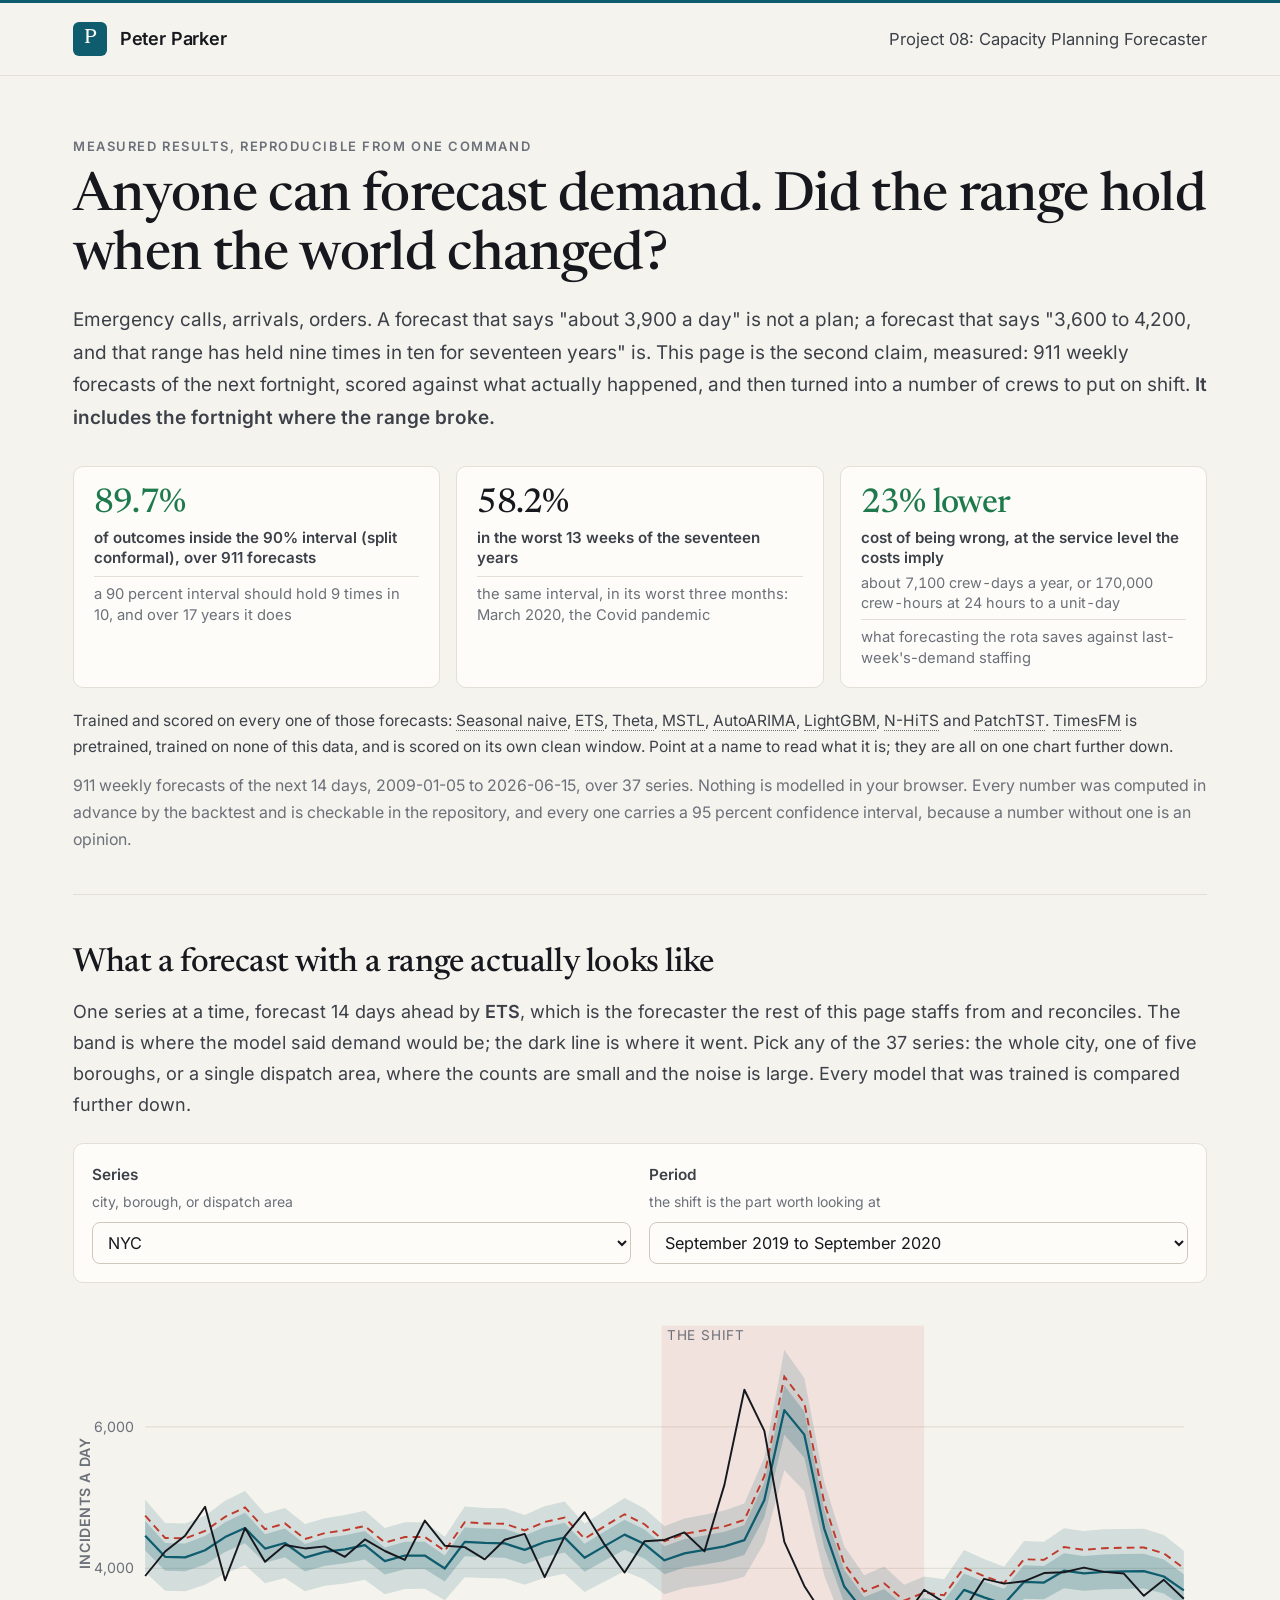
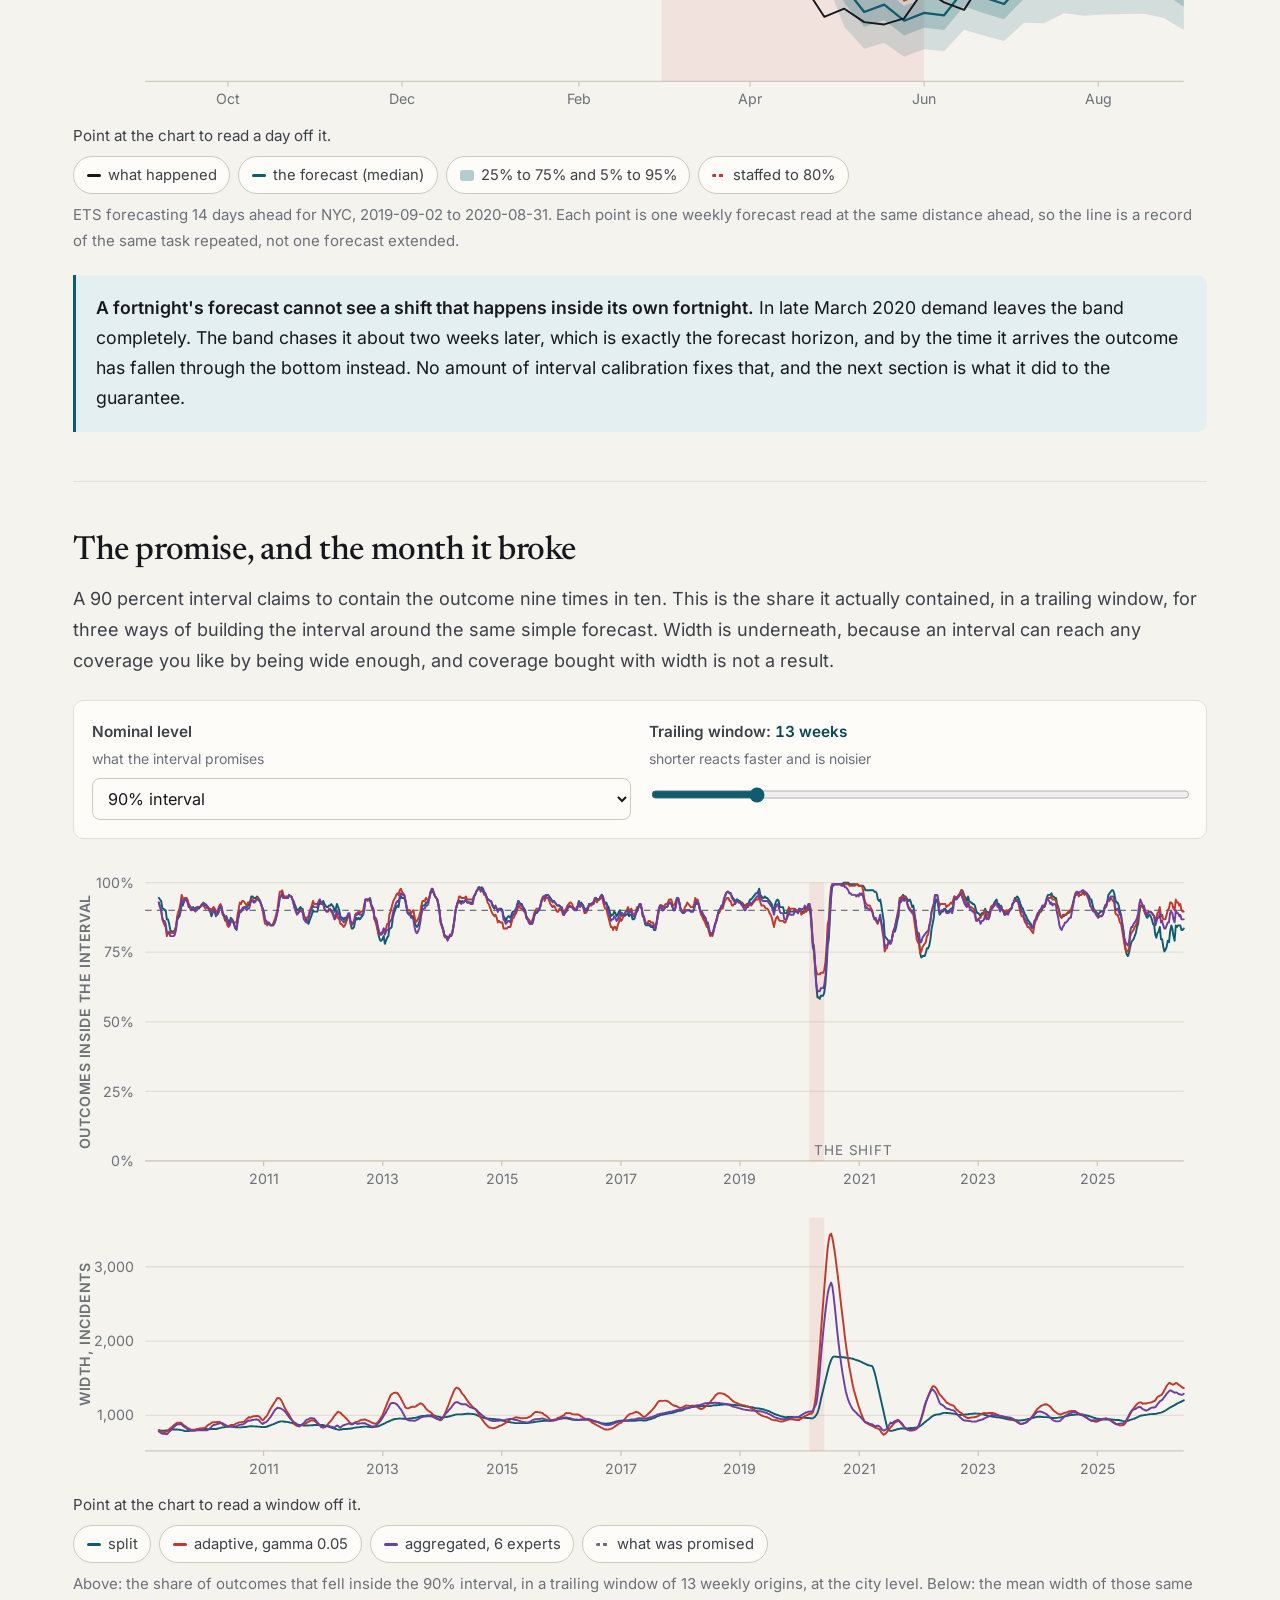
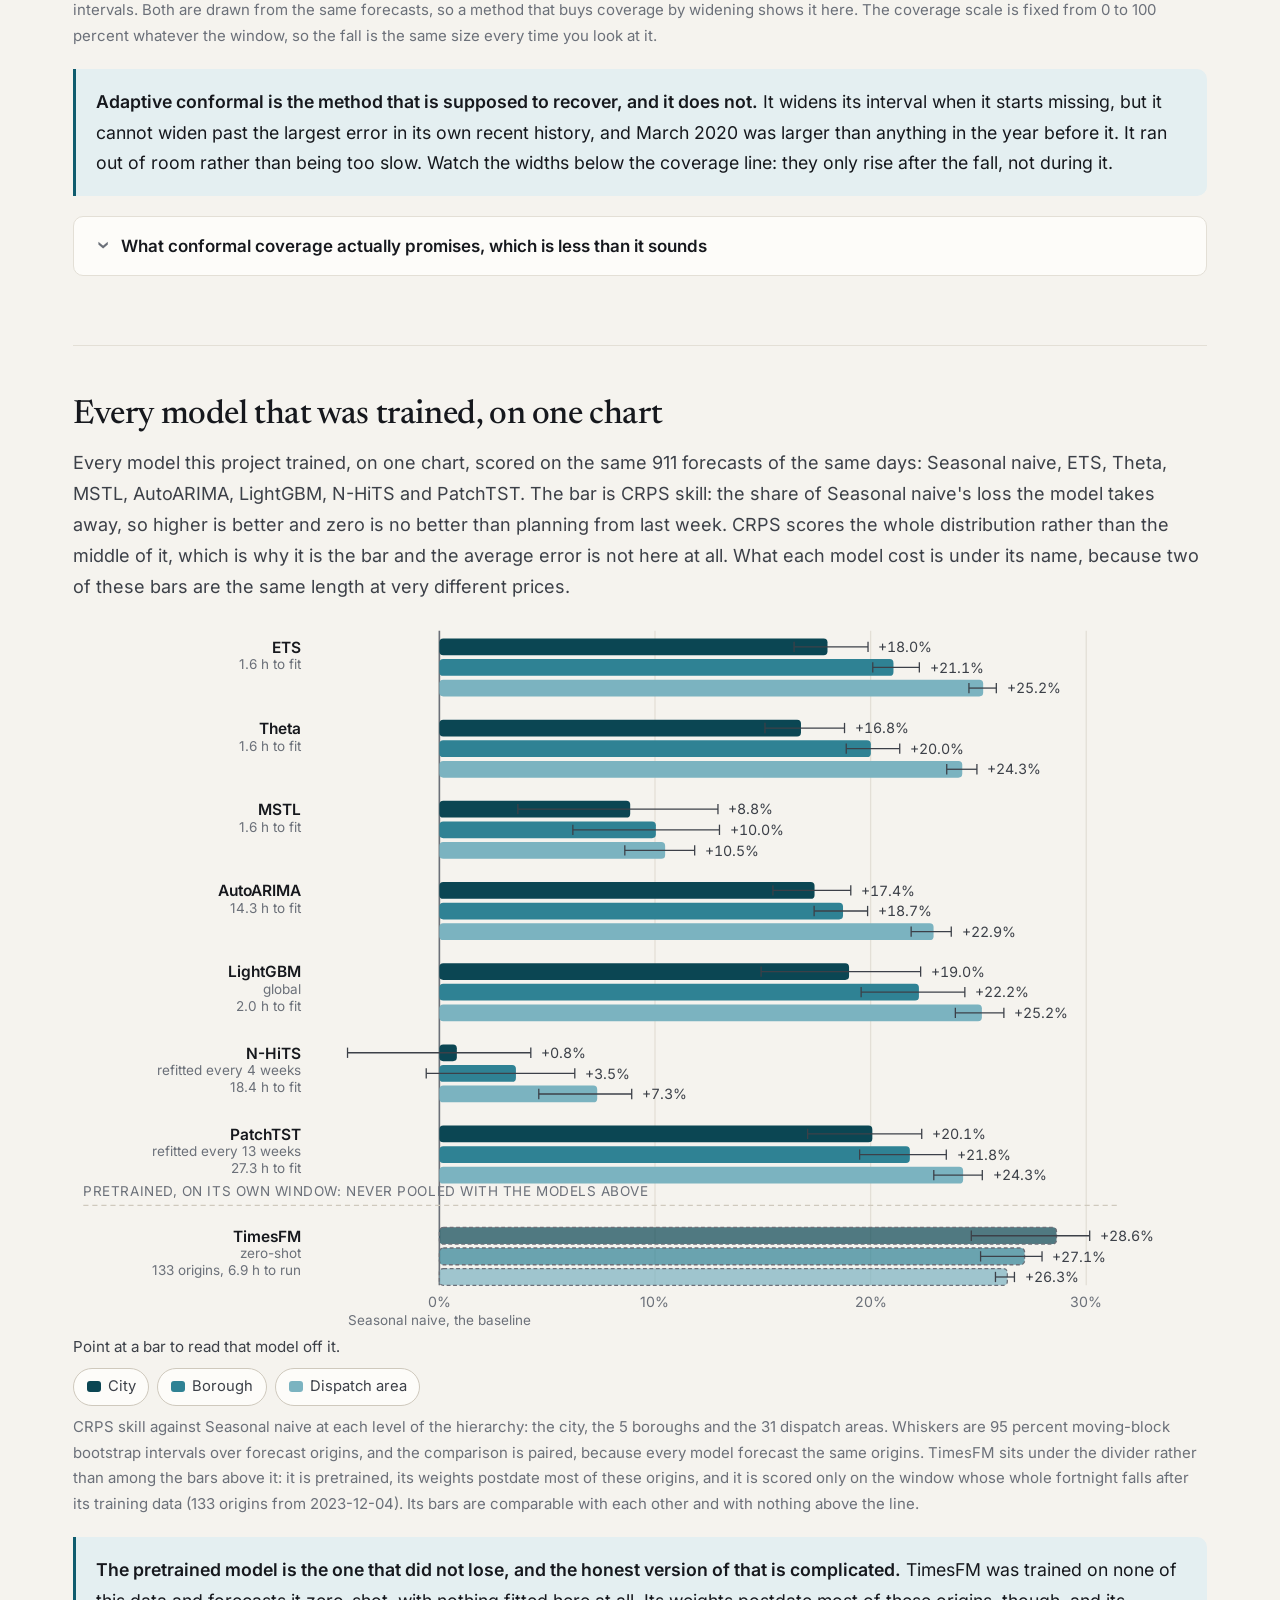
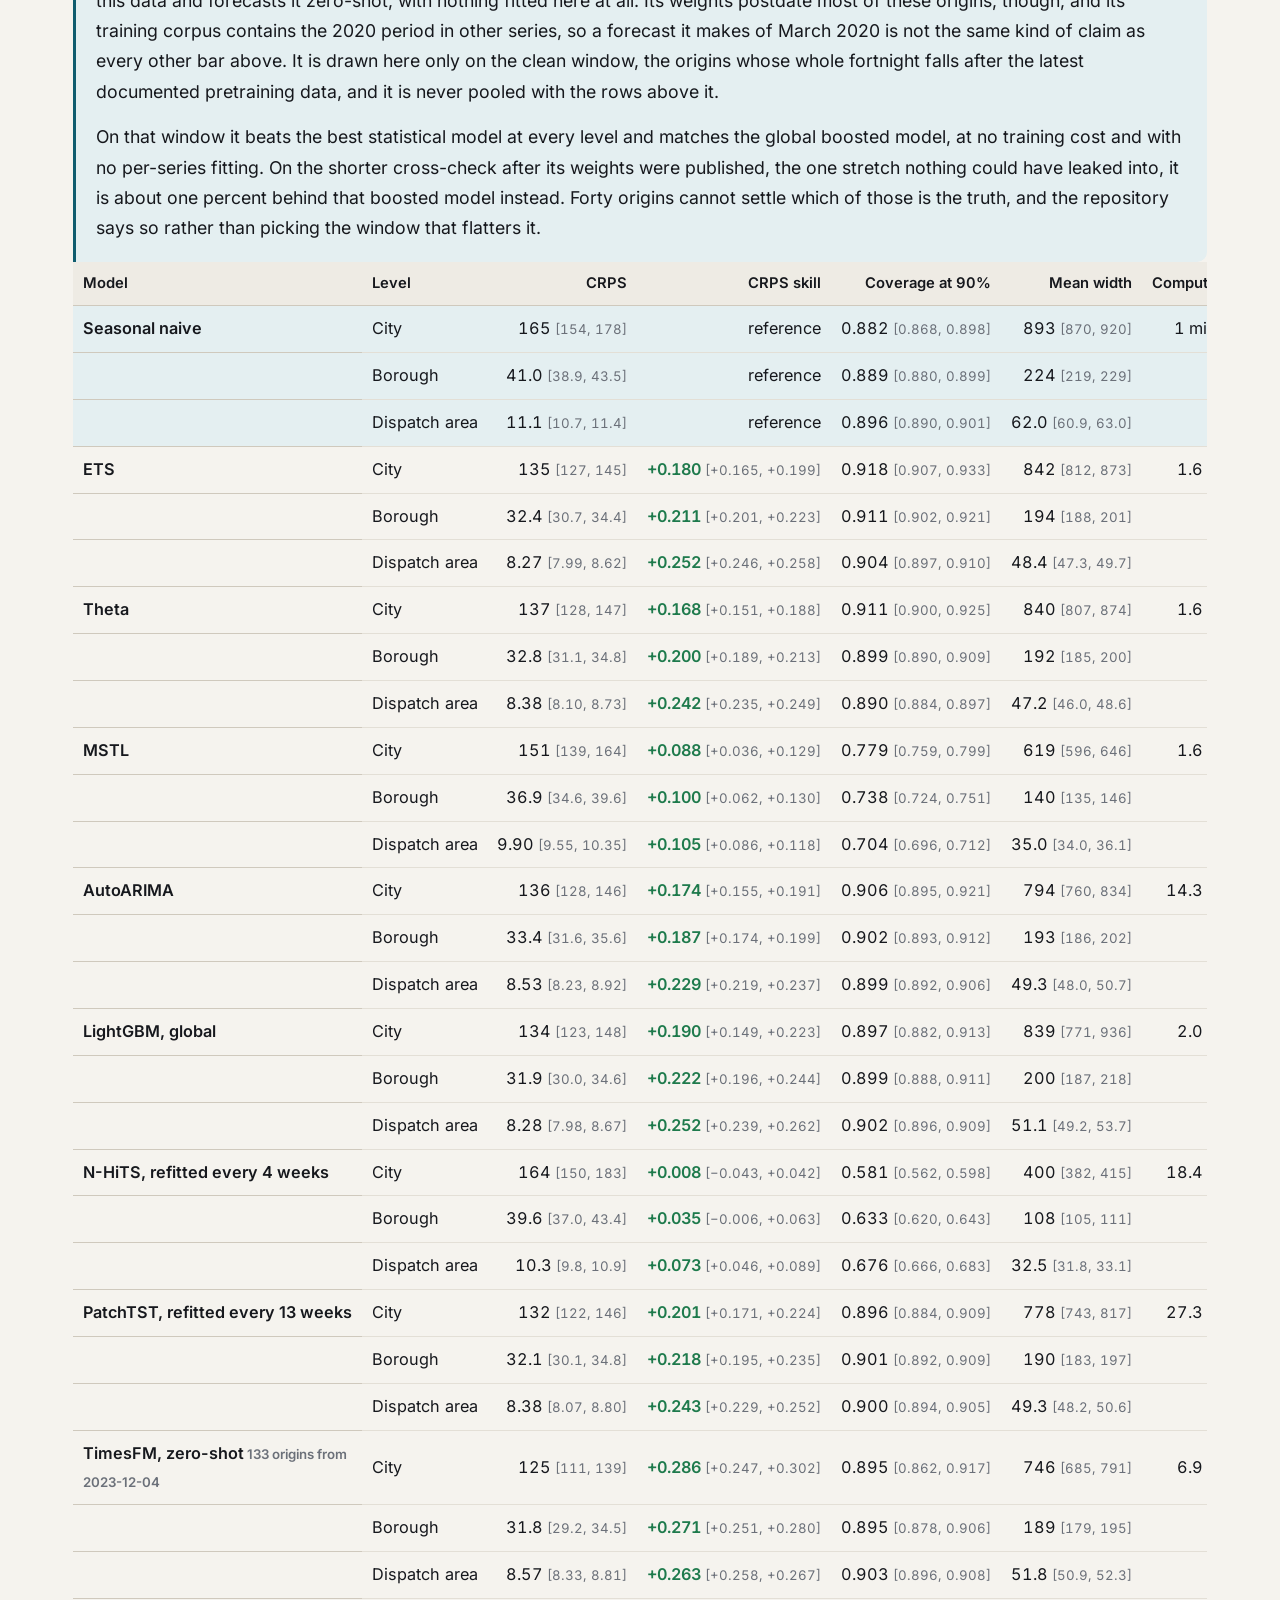
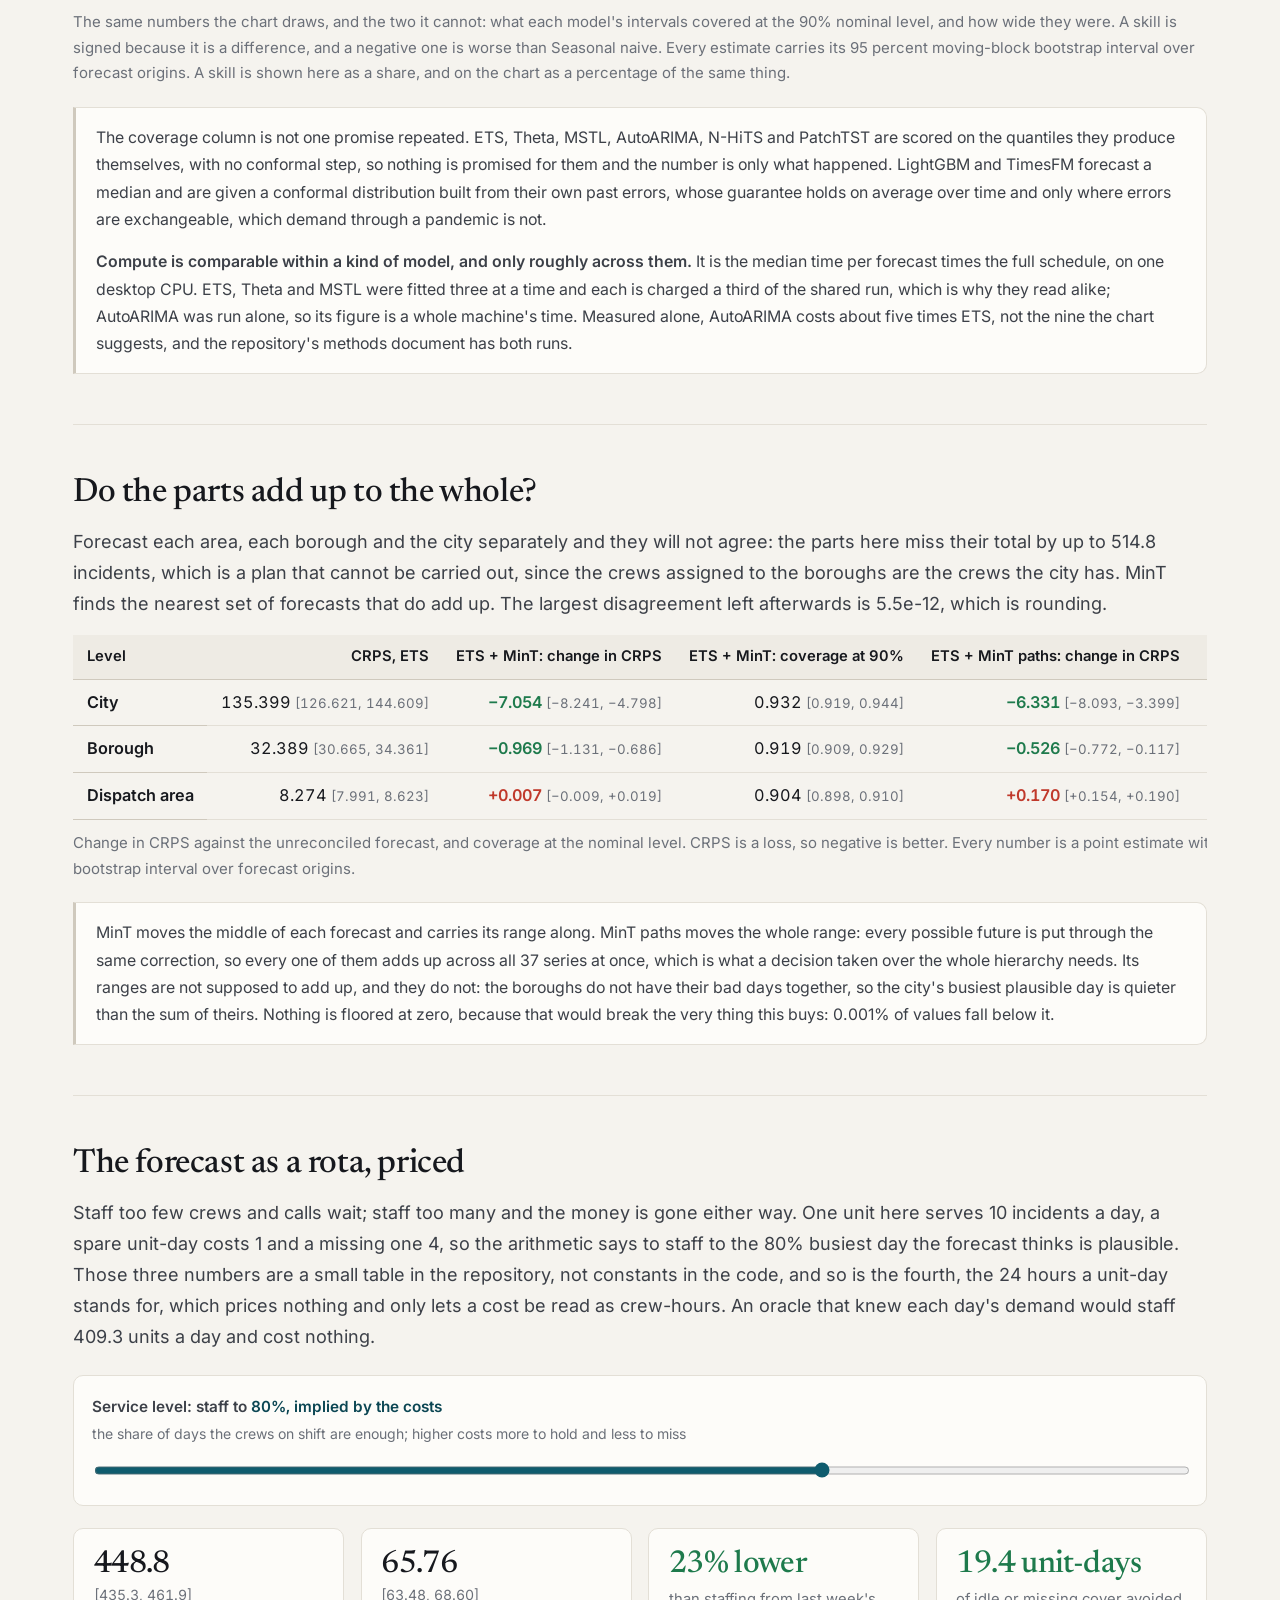
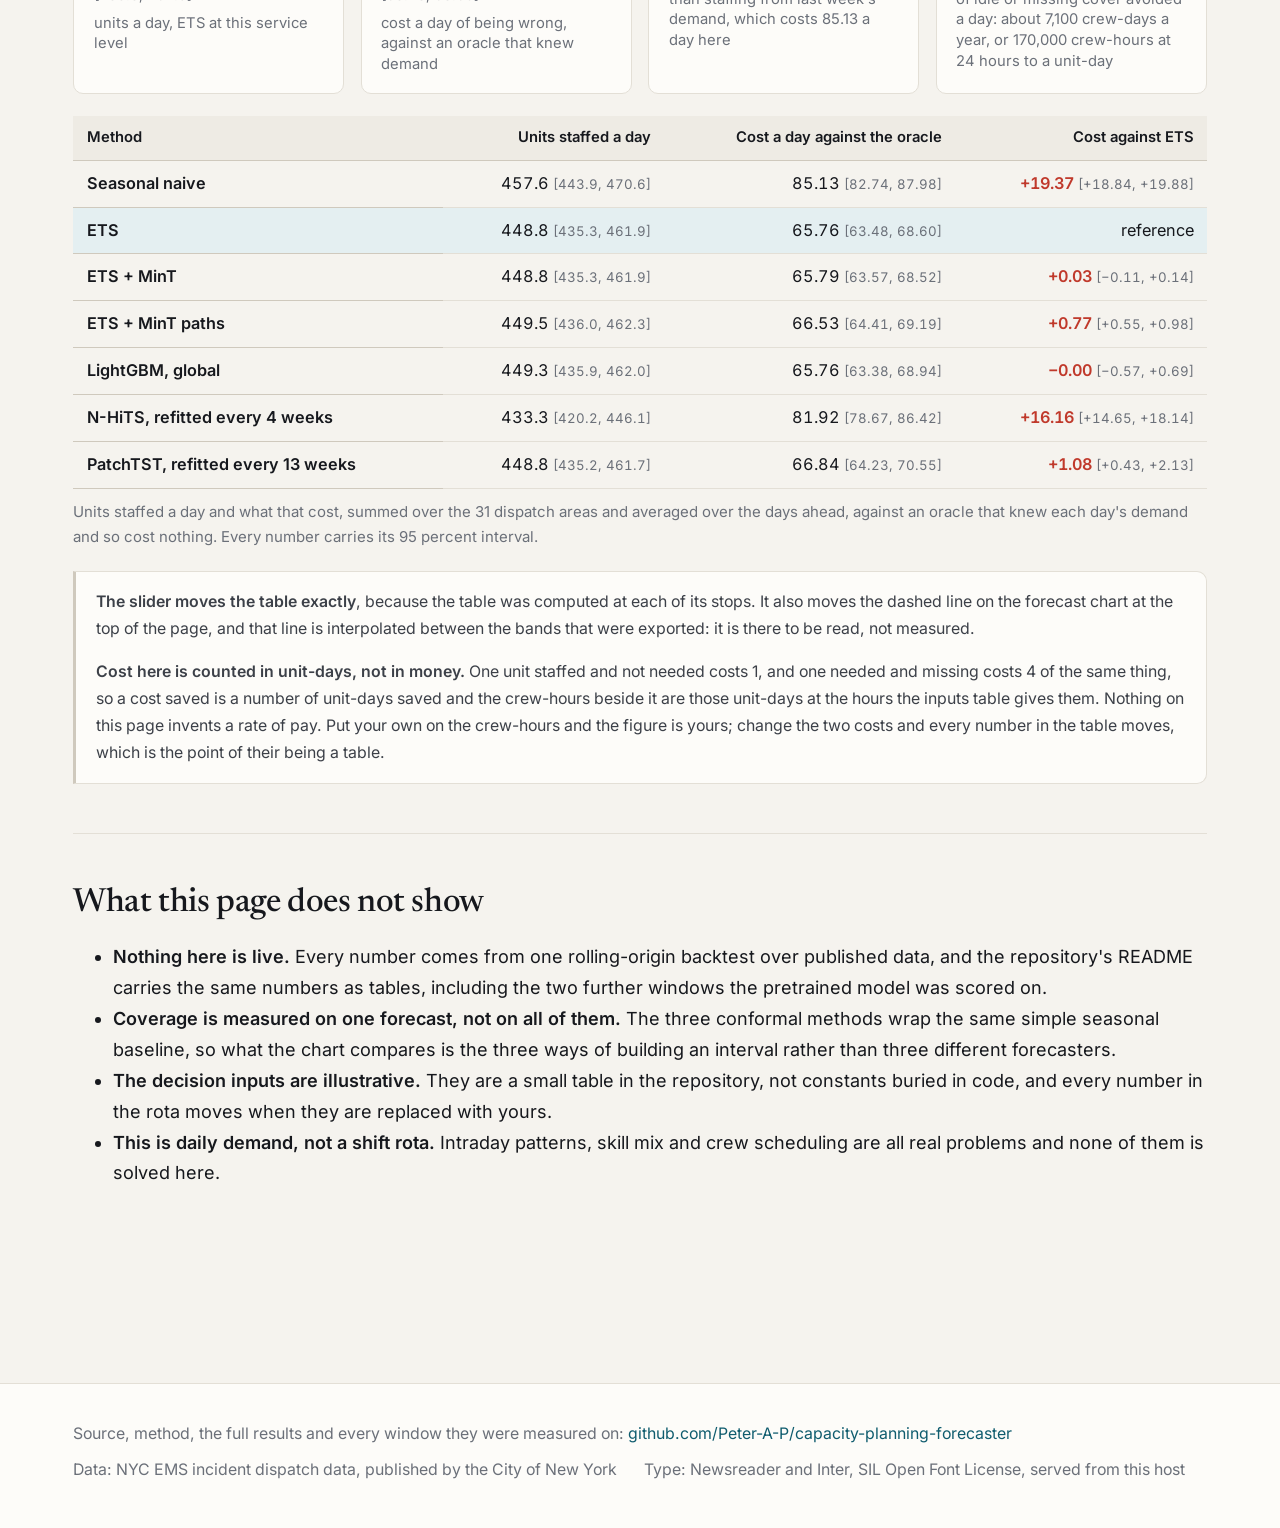
==== dashboard/index.html @ c682c012 "Every statistical model on the chart, and a name you can ask about The models chart drew ETS alone o" ====
<!doctype html>
<html lang="en">
<head>
<meta charset="utf-8">
<meta name="viewport" content="width=device-width, initial-scale=1">
<title>Capacity Planning Forecaster: did the forecast's range hold, and what should the rota be?</title>
<meta name="description" content="Interactive results from a rolling-origin backtest of emergency medical demand in New York City. Watch the prediction intervals fail through March 2020, and turn the forecast into a staffing number at a service level you choose. Every number is precomputed and reproducible.">
<link rel="stylesheet" href="style.css">
</head>
<body>
<header class="top">
  <div class="top-inner">
    <a class="brand" href="https://peterparker.ca"><span class="mono-mark" aria-hidden="true">P</span>Peter Parker</a>
    <p class="top-nav"><a href="https://peterparker.ca/projects/capacity-planning-forecaster/">Project 08: Capacity Planning Forecaster</a></p>
  </div>
</header>
<main>

  <header class="hero">
    <p class="eyebrow">Measured results, reproducible from one command</p>
    <h1>Anyone can forecast demand. Did the range hold when the world changed?</h1>
    <p class="lead">
      Emergency calls, arrivals, orders. A forecast that says "about 3,900 a day" is not a plan;
      a forecast that says "3,600 to 4,200, and that range has held nine times in ten for
      seventeen years" is. This page is the second claim, measured: 911 weekly forecasts of the
      next fortnight, scored against what actually happened, and then turned into a number of
      crews to put on shift. <strong>It includes the fortnight where the range broke.</strong>
    </p>
    <div class="hero-points">
      <div class="point">
        <span class="point-figure up" id="hero-coverage">&mdash;</span>
        <span class="point-unit" id="hero-coverage-unit"></span>
        <span class="point-label">a 90 percent interval should hold 9 times in 10, and over 17 years it does</span>
      </div>
      <div class="point">
        <span class="point-figure" id="hero-worst">&mdash;</span>
        <span class="point-unit" id="hero-worst-unit"></span>
        <span class="point-label">the same interval, in its worst three months: March 2020, the Covid pandemic</span>
      </div>
      <div class="point">
        <span class="point-figure up" id="hero-saving">&mdash;</span>
        <span class="point-unit" id="hero-saving-unit"></span>
        <span class="point-extra" id="hero-saving-worth"></span>
        <span class="point-label">what forecasting the rota saves against last-week's-demand staffing</span>
      </div>
    </div>
    <p class="hero-models" id="hero-models"></p>
    <div class="visually-hidden" id="model-notes"></div>
    <p class="hero-note">
      <span id="hero-context">Nothing is modelled in your browser.</span> Every number was computed
      in advance by the backtest and is checkable in the repository, and every one carries a 95
      percent confidence interval, because a number without one is an opinion.
    </p>
  </header>

  <noscript>
    <p class="warning">
      This page draws its charts from two data files in the browser, so it needs JavaScript. The
      same numbers are in the repository's README, as tables.
    </p>
  </noscript>

  <p class="warning" id="failure" hidden></p>

  <section class="section" id="fan-panel">
    <h2>What a forecast with a range actually looks like</h2>
    <p class="section-lead">
      One series at a time, forecast <span id="fan-step">14</span> days ahead by
      <strong id="fan-model">the statistical model</strong>, which is the forecaster the rest of
      this page staffs from and reconciles. The band is where the model said demand would be;
      the dark line is where it went. Pick any of the 37 series: the whole city, one of five
      boroughs, or a single dispatch area, where the counts are small and the noise is large.
      Every model that was trained is compared further down.
    </p>

    <div class="controls">
      <div class="control">
        <label for="fan-node">Series
          <span class="hint">city, borough, or dispatch area</span>
        </label>
        <select id="fan-node"></select>
      </div>
      <div class="control">
        <label for="fan-range">Period
          <span class="hint">the shift is the part worth looking at</span>
        </label>
        <select id="fan-range">
          <option value="shift">September 2019 to September 2020</option>
          <option value="recent">The last year</option>
          <option value="all">Every origin, 2009 to 2026</option>
        </select>
      </div>
    </div>

    <figure class="chart-figure">
      <div id="fan-chart" class="chart"></div>
      <p class="readout" id="fan-readout"></p>
      <div class="legend" id="fan-legend"></div>
      <figcaption id="fan-caption"></figcaption>
    </figure>

    <div class="verdict">
      <p>
        <strong>A fortnight's forecast cannot see a shift that happens inside its own fortnight.</strong>
        In late March 2020 demand leaves the band completely. The band chases it about two weeks
        later, which is exactly the forecast horizon, and by the time it arrives the outcome has
        fallen through the bottom instead. No amount of interval calibration fixes that, and the
        next section is what it did to the guarantee.
      </p>
    </div>
  </section>

  <section class="section" id="coverage-panel">
    <h2>The promise, and the month it broke</h2>
    <p class="section-lead">
      A 90 percent interval claims to contain the outcome nine times in ten. This is the share it
      actually contained, in a trailing window, for three ways of building the interval around the
      same simple forecast. Width is underneath, because an interval can reach any coverage you
      like by being wide enough, and coverage bought with width is not a result.
    </p>

    <div class="controls">
      <div class="control">
        <label for="coverage-nominal">Nominal level
          <span class="hint">what the interval promises</span>
        </label>
        <select id="coverage-nominal"></select>
      </div>
      <div class="control">
        <label for="coverage-window">Trailing window: <output id="coverage-window-out"></output>
          <span class="hint">shorter reacts faster and is noisier</span>
        </label>
        <input type="range" id="coverage-window" min="4" max="52" step="1">
      </div>
    </div>

    <figure class="chart-figure">
      <div id="coverage-chart" class="chart"></div>
      <p class="readout" id="coverage-readout"></p>
      <div class="legend" id="coverage-legend"></div>
      <figcaption id="coverage-caption"></figcaption>
    </figure>

    <div class="verdict">
      <p>
        <strong>Adaptive conformal is the method that is supposed to recover, and it does not.</strong>
        It widens its interval when it starts missing, but it cannot widen past the largest error
        in its own recent history, and March 2020 was larger than anything in the year before it.
        It ran out of room rather than being too slow. Watch the widths below the coverage line:
        they only rise after the fall, not during it.
      </p>
    </div>

    <details class="disclose">
      <summary>What conformal coverage actually promises, which is less than it sounds</summary>
      <p>
        Split, adaptive and aggregated conformal all calibrate an interval on past errors, and
        their guarantee holds <strong>on average over time</strong>, and only if the errors are
        exchangeable: loosely, that tomorrow's mistakes look like a shuffled version of last
        year's. Demand through a pandemic is not exchangeable, so no coverage is promised in any
        one window, and none was delivered.
      </p>
      <p>
        That is not a failure of the implementation, and the chart is the honest way to show it.
        A whole-period average would report 0.90 and say nothing at all about the month that
        mattered. The remedy this project does not attempt is named in the repository's methods
        document rather than quietly tried.
      </p>
    </details>
  </section>

  <section class="section" id="models-panel">
    <h2>Every model that was trained, on one chart</h2>
    <p class="section-lead" id="models-lede"></p>

    <figure class="chart-figure">
      <div id="models-chart" class="chart wide-chart"></div>
      <p class="readout" id="models-readout"></p>
      <div class="legend" id="models-legend"></div>
      <figcaption id="models-caption"></figcaption>
    </figure>

    <div class="verdict">
      <p>
        <strong>The pretrained model is the one that did not lose, and the honest version of
        that is complicated.</strong> TimesFM was trained on none of this data and forecasts it
        zero-shot, with nothing fitted here at all. Its weights postdate most of these origins,
        though, and its training corpus contains the 2020 period in other series, so a forecast
        it makes of March 2020 is not the same kind of claim as every other bar above. It is
        drawn here only on the clean window, the origins whose whole fortnight falls after the
        latest documented pretraining data, and it is never pooled with the rows above it.
      </p>
      <p>
        On that window it beats the best statistical model at every level and matches the global
        boosted model, at no training cost and with no per-series fitting. On the shorter
        cross-check after its weights were published, the one stretch nothing could have leaked
        into, it is about one percent behind that boosted model instead. Forty origins cannot
        settle which of those is the truth, and the repository says so rather than picking the
        window that flatters it.
      </p>
    </div>

    <div class="table-wrap">
      <table id="models-table" class="tight">
        <caption id="models-table-caption"></caption>
      </table>
    </div>

    <div class="assumption">
      <p id="models-note"></p>
      <p>
        <strong>Compute is comparable within a kind of model, and only roughly across them.</strong>
        It is the median time per forecast times the full schedule, on one desktop CPU. ETS,
        Theta and MSTL were fitted three at a time and each is charged a third of the shared
        run, which is why they read alike; AutoARIMA was run alone, so its figure is a whole
        machine's time. Measured alone, AutoARIMA costs about five times ETS, not the nine the
        chart suggests, and the repository's methods document has both runs.
      </p>
    </div>
  </section>

  <section class="section" id="reconciliation-panel">
    <h2>Do the parts add up to the whole?</h2>
    <p class="section-lead" id="reconciliation-lede"></p>

    <div class="table-wrap">
      <table id="reconciliation-table">
        <caption>
          Change in CRPS against the unreconciled forecast, and coverage at the nominal level.
          CRPS is a loss, so negative is better. Every number is a point estimate with a 95
          percent moving-block bootstrap interval over forecast origins.
        </caption>
      </table>
    </div>

    <div class="assumption" id="reconciliation-note"></div>
  </section>

  <section class="section" id="staffing-panel">
    <h2>The forecast as a rota, priced</h2>
    <p class="section-lead" id="staffing-lede"></p>

    <div class="controls">
      <div class="control wide">
        <label for="service-level">Service level: staff to <output id="service-level-out"></output>
          <span class="hint">the share of days the crews on shift are enough; higher costs more to hold and less to miss</span>
        </label>
        <input type="range" id="service-level" min="0" max="1" step="1">
      </div>
    </div>

    <section class="headline" id="staffing-headline" aria-live="polite"></section>

    <div class="table-wrap">
      <table id="staffing-table">
        <caption>
          Units staffed a day and what that cost, summed over the 31 dispatch areas and averaged
          over the days ahead, against an oracle that knew each day's demand and so cost nothing.
          Every number carries its 95 percent interval.
        </caption>
      </table>
    </div>

    <div class="assumption">
      <p>
        <strong>The slider moves the table exactly</strong>, because the table was computed at each
        of its stops. It also moves the dashed line on the forecast chart at the top of the page,
        and that line is interpolated between the bands that were exported: it is there to be
        read, not measured.
      </p>
      <p>
        <strong>Cost here is counted in unit-days, not in money.</strong> One unit staffed and not
        needed costs 1, and one needed and missing costs 4 of the same thing, so a cost saved is a
        number of unit-days saved and the crew-hours beside it are those unit-days at the hours
        the inputs table gives them. Nothing on this page invents a rate of pay. Put your own on
        the crew-hours and the figure is yours; change the two costs and every number in the table
        moves, which is the point of their being a table.
      </p>
    </div>
  </section>

  <section class="section" id="honesty">
    <h2>What this page does not show</h2>
    <ul>
      <li>
        <strong>Nothing here is live.</strong> Every number comes from one rolling-origin backtest
        over published data, and the repository's README carries the same numbers as tables,
        including the two further windows the pretrained model was scored on.
      </li>
      <li>
        <strong>Coverage is measured on one forecast, not on all of them.</strong> The three
        conformal methods wrap the same simple seasonal baseline, so what the chart compares is
        the three ways of building an interval rather than three different forecasters.
      </li>
      <li>
        <strong>The decision inputs are illustrative.</strong> They are a small table in the
        repository, not constants buried in code, and every number in the rota moves when they are
        replaced with yours.
      </li>
      <li>
        <strong>This is daily demand, not a shift rota.</strong> Intraday patterns, skill mix and
        crew scheduling are all real problems and none of them is solved here.
      </li>
    </ul>
  </section>

</main>

<footer class="foot">
  <div class="foot-inner">
    <p>
      Source, method, the full results and every window they were measured on:
      <a href="https://github.com/Peter-A-P/capacity-planning-forecaster">github.com/Peter-A-P/capacity-planning-forecaster</a>
    </p>
    <ul>
      <li>Data: NYC EMS incident dispatch data, published by the City of New York</li>
      <li>Type: Newsreader and Inter, SIL Open Font License, served from this host</li>
    </ul>
  </div>
</footer>
<script src="app.js"></script>
</body>
</html>
---- dashboard/style.css ----
/* One stylesheet, no framework, no build step. The page is a static file a stranger can read,
   and its stylesheet should be too.

   The palette, the type and the 3px rule over the page are peterparker.ca's, because this page
   is part of that site even though a separate host serves it. The two fonts are copied into
   this folder rather than linked from there: the page makes no off-origin request, and a font
   is a request. Both are SIL Open Font License; fonts/LICENSE.txt says where they came from.

   The chart colours are the ones src/headroom/report/charts.py draws the PNGs with, so the
   figures in the README and the figures here are the same figures. */

@font-face {
  font-family: "Newsreader";
  font-style: normal;
  font-weight: 200 800;
  font-display: swap;
  src: url(fonts/newsreader-latin.woff2) format("woff2");
}

@font-face {
  font-family: "Inter";
  font-style: normal;
  font-weight: 400 600;
  font-display: swap;
  src: url(fonts/inter-latin.woff2) format("woff2");
}

:root {
  color-scheme: light dark;
  --paper: #f5f3ee;
  --paper-soft: #fdfcf9;
  --ink: #16181d;
  --ink-soft: #3c4048;
  --ink-faint: #6b7079;
  --line: #e3dfd6;
  --line-2: #cfc9bd;
  --line-soft: #eeebe4;
  --accent: #0f5c6e;
  --accent-ink: #0b4653;
  --accent-soft: #e4eff1;
  --warn: #c0392b;
  --good: #1e7a4c;
  --alt: #6d3f9e;
  --shift: rgba(192, 57, 43, 0.09);
  /* The three levels of the hierarchy are an ordered set, so they are one hue in three
     steps rather than three colours: darkest is the city, lightest the dispatch areas. */
  --lv0: #0b4653;
  --lv1: #2f8294;
  --lv2: #7bb3c0;
  --serif: "Newsreader", Georgia, "Times New Roman", serif;
  --sans: "Inter", ui-sans-serif, system-ui, -apple-system, "Segoe UI", Roboto, sans-serif;
  --mono: ui-monospace, "Cascadia Mono", Consolas, "SF Mono", Menlo, monospace;
  --radius: 10px;
  --shadow: 0 6px 24px -18px rgba(0, 0, 0, 0.35);
  --column: 66rem;
}

@media (prefers-color-scheme: dark) {
  :root {
    --paper: #0e1013;
    --paper-soft: #15181d;
    --ink: #ece9e2;
    --ink-soft: #c9c6bf;
    --ink-faint: #969ba5;
    --line: #262a31;
    --line-2: #363b44;
    --line-soft: #1c2026;
    --accent: #7cc7d6;
    --accent-ink: #a9dde7;
    --accent-soft: #14262b;
    --warn: #f0736a;
    --good: #58c286;
    --alt: #b191e0;
    --shift: rgba(240, 115, 106, 0.13);
    --lv0: #cbeaf2;
    --lv1: #7cc7d6;
    --lv2: #3d8ea1;
    --shadow: 0 6px 24px -14px rgba(0, 0, 0, 0.6);
  }
}

* { box-sizing: border-box; }

html { font-size: 18px; -webkit-text-size-adjust: 100%; }

body {
  margin: 0;
  background: var(--paper);
  color: var(--ink);
  font-family: var(--sans);
  font-size: 1rem;
  line-height: 1.72;
  border-top: 3px solid var(--accent);
  font-feature-settings: "cv11", "ss01";
}

main {
  max-width: var(--column);
  margin: 0 auto;
  padding: 0 1.5rem 5rem;
}

h1, h2, h3 {
  font-family: var(--serif);
  font-weight: 500;
  letter-spacing: -0.012em;
}

h1 { font-size: clamp(2.1rem, 4.6vw, 3rem); line-height: 1.1; margin: 0 0 1rem; }
h2 { font-size: clamp(1.55rem, 2.6vw, 2rem); line-height: 1.2; margin: 0 0 0.7rem; }
h3 { font-size: 1.2rem; line-height: 1.25; margin: 0 0 0.45rem; }
p { margin: 0 0 0.85rem; }

a { color: var(--accent); text-decoration: none; text-underline-offset: 0.15em; }
a:hover, a:focus-visible { text-decoration: underline; }
:focus-visible { outline: 2px solid var(--accent); outline-offset: 2px; }

code { font-family: var(--mono); font-size: 0.9em; }

strong { font-weight: 600; }

/* ---------------------------------------------------------------- the way back */

.top { border-bottom: 1px solid var(--line); background: var(--paper); }

.top-inner {
  max-width: var(--column);
  margin: 0 auto;
  padding: 0 1.5rem;
  height: 4rem;
  display: flex;
  align-items: center;
  justify-content: space-between;
  gap: 1rem;
}

.brand {
  display: inline-flex;
  align-items: center;
  gap: 0.7rem;
  color: var(--ink);
  font-weight: 600;
  letter-spacing: -0.01em;
}

.brand:hover { text-decoration: none; color: var(--accent-ink); }

.mono-mark {
  width: 1.9rem;
  height: 1.9rem;
  border-radius: 6px;
  background: var(--accent);
  color: #fdfcf9;
  font-family: var(--serif);
  font-weight: 500;
  font-size: 1.15rem;
  display: inline-flex;
  align-items: center;
  justify-content: center;
}

@media (prefers-color-scheme: dark) { .mono-mark { color: #0e1013; } }

.top-nav { font-size: 0.92rem; color: var(--ink-soft); text-align: right; margin: 0; }
.top-nav a { color: var(--ink-soft); }
.top-nav a:hover { color: var(--accent-ink); }

/* ---------------------------------------------------------------- hero */

.hero { padding: 3.25rem 0 2.25rem; border-bottom: 1px solid var(--line); }

.eyebrow {
  text-transform: uppercase;
  letter-spacing: 0.12em;
  font-size: 0.72rem;
  font-weight: 600;
  color: var(--ink-faint);
  margin: 0 0 0.6rem;
}

.lead { font-size: 1.05rem; color: var(--ink-soft); }

.hero-points {
  display: grid;
  grid-template-columns: repeat(auto-fit, minmax(12rem, 1fr));
  gap: 0.9rem;
  margin: 1.75rem 0 1.1rem;
}

.point {
  background: var(--paper-soft);
  border: 1px solid var(--line);
  border-radius: var(--radius);
  padding: 1rem 1.1rem;
}

.point-figure {
  display: block;
  font-family: var(--serif);
  font-size: 1.9rem;
  font-weight: 500;
  font-variant-numeric: tabular-nums;
  letter-spacing: -0.02em;
  line-height: 1.15;
  color: var(--ink);
}

.point-figure.up { color: var(--good); }
.point-figure.down { color: var(--warn); }

.point-unit {
  display: block;
  margin-top: 0.2rem;
  font-size: 0.84rem;
  font-weight: 600;
  color: var(--ink-soft);
  line-height: 1.35;
}

.point-label {
  display: block;
  margin-top: 0.4rem;
  padding-top: 0.4rem;
  border-top: 1px solid var(--line);
  font-size: 0.82rem;
  color: var(--ink-faint);
  line-height: 1.4;
}

.point-extra {
  display: block;
  margin-top: 0.25rem;
  font-size: 0.8rem;
  color: var(--ink-faint);
  line-height: 1.35;
  font-variant-numeric: tabular-nums;
}

.hero-models {
  position: relative;
  font-size: 0.86rem;
  color: var(--ink-soft);
  margin: 0 0 0.6rem;
}

/* A model's name that explains itself. The bubble hangs from the paragraph rather than
   from the word, because the paragraph is the one box that is always inside the page: a
   bubble anchored to a name at the end of a line would run off the right edge. It opens on
   focus as well as hover, so a keyboard reaches it and a tap on a phone opens it. */
.term {
  border-bottom: 1px dotted var(--ink-faint);
  cursor: help;
}

.term:hover, .term:focus { color: var(--accent-ink); border-bottom-color: var(--accent); }

.term::after {
  content: attr(data-note);
  position: absolute;
  left: 0;
  top: calc(100% + 0.4rem);
  width: min(32rem, 100%);
  padding: 0.7rem 0.85rem;
  background: var(--paper-soft);
  color: var(--ink-soft);
  border: 1px solid var(--line-2);
  border-radius: var(--radius);
  box-shadow: var(--shadow);
  font-size: 0.84rem;
  font-weight: 400;
  line-height: 1.5;
  z-index: 10;
  pointer-events: none;
  opacity: 0;
  visibility: hidden;
  transition: opacity 0.12s ease;
}

.term:hover::after, .term:focus::after { opacity: 1; visibility: visible; }

/* Read by a screen reader, drawn for nobody: the notes the bubbles show, as descriptions. */
.visually-hidden {
  position: absolute;
  width: 1px;
  height: 1px;
  overflow: hidden;
  clip-path: inset(50%);
  white-space: nowrap;
}

.hero-note { font-size: 0.88rem; color: var(--ink-faint); margin: 0; }

/* ---------------------------------------------------------------- sections */

.section { padding: 2.75rem 0; border-bottom: 1px solid var(--line); }
.section:last-of-type { border-bottom: 0; }
.section-lead { color: var(--ink-soft); }
.note { font-size: 0.86rem; color: var(--ink-faint); }

.warning {
  max-width: var(--column);
  margin: 1.25rem auto;
  padding: 0.9rem 1.1rem;
  border-left: 3px solid var(--warn);
  border-radius: 0 var(--radius) var(--radius) 0;
  background: color-mix(in srgb, var(--warn) 9%, transparent);
}

/* The callout a section's finding goes in, and the one an assumption goes in. Same shape,
   different weight: a finding is the point of the section, an assumption is the fine print
   that stops the finding being overread. */
.verdict {
  margin: 1.1rem 0 0;
  padding: 1rem 1.1rem;
  border-radius: 0 var(--radius) var(--radius) 0;
  background: var(--accent-soft);
  border-left: 3px solid var(--accent);
  font-size: 0.98rem;
}

.verdict p:last-child { margin-bottom: 0; }

.assumption {
  margin: 1.1rem 0 0;
  padding: 0.9rem 1.1rem;
  border: 1px solid var(--line);
  border-left: 3px solid var(--line-2);
  border-radius: 0 var(--radius) var(--radius) 0;
  background: var(--paper-soft);
  font-size: 0.88rem;
  color: var(--ink-soft);
}

.assumption p:last-child { margin-bottom: 0; }

/* ---------------------------------------------------------------- controls */

.controls {
  display: grid;
  grid-template-columns: repeat(auto-fit, minmax(13rem, 1fr));
  gap: 1rem;
  margin: 1.25rem 0;
  padding: 1rem;
  background: var(--paper-soft);
  border: 1px solid var(--line);
  border-radius: var(--radius);
}

.control { display: flex; flex-direction: column; gap: 0.4rem; min-width: 0; }
.control.wide { grid-column: 1 / -1; }

label { font-size: 0.85rem; font-weight: 600; color: var(--ink-soft); }

.hint {
  display: block;
  font-weight: 400;
  font-size: 0.78rem;
  color: var(--ink-faint);
  margin-top: 0.1rem;
}

select, input[type="range"] { width: 100%; font: inherit; accent-color: var(--accent); }

select {
  padding: 0.5rem 0.6rem;
  border: 1px solid var(--line-2);
  border-radius: 8px;
  background: var(--paper-soft);
  color: var(--ink);
  font-size: 0.9rem;
}

input[type="range"] { height: 1.6rem; }

output { font-variant-numeric: tabular-nums; color: var(--accent-ink); font-weight: 600; }

/* ---------------------------------------------------------------- charts */

.chart-figure { margin: 1.1rem 0; }
.chart { width: 100%; }
.chart svg { width: 100%; height: auto; display: block; touch-action: pan-y; }

/* A chart whose labels are words rather than ticks cannot be shrunk to a phone's width and
   still be read, so it keeps its size and scrolls sideways instead. */
.wide-chart { overflow-x: auto; -webkit-overflow-scrolling: touch; }
.wide-chart svg { min-width: 40rem; }

figcaption { font-size: 0.83rem; color: var(--ink-faint); margin-top: 0.5rem; }

.gridline { stroke: var(--line); stroke-width: 1; }
.axis-line { stroke: var(--line-2); stroke-width: 1; }
.tick { fill: var(--ink-faint); font-size: 11px; }
.axis-title { fill: var(--ink-faint); font-size: 11px; font-weight: 600; letter-spacing: 0.04em; text-transform: uppercase; }
.series { fill: none; stroke-linejoin: round; stroke-linecap: round; stroke-width: 1.5; }
.band { fill: var(--accent); stroke: none; }

/* The three conformal methods, and the swatch that names each one. Set here rather than on
   the element so that both follow the palette into dark mode. */
.m0 { stroke: var(--accent); }
.m1 { stroke: var(--warn); }
.m2 { stroke: var(--alt); }
.sw0 { background: var(--accent); }
.sw1 { background: var(--warn); }
.sw2 { background: var(--alt); }
.sw-ink { background: var(--ink); }
.sw-accent { background: var(--accent); }
.sw-band { background: var(--accent); }
.sw-warn { background: var(--warn); color: var(--warn); }
.sw-faint { background: var(--ink-faint); color: var(--ink-faint); }
.nominal { stroke: var(--ink-faint); stroke-width: 1; stroke-dasharray: 5 4; fill: none; }
.actual-line { fill: none; stroke: var(--ink); stroke-width: 1.5; stroke-linejoin: round; }
.median { fill: none; stroke: var(--accent); stroke-width: 1.75; stroke-linejoin: round; }
/* Over 911 origins a 1.5px line is a solid block; these are the same lines, drawn for a
   view that has ten times as many points in the same width. */
.actual-line.thin, .median.thin { stroke-width: 0.8; }

.service { fill: none; stroke: var(--warn); stroke-width: 1.5; stroke-dasharray: 6 4; }
.shift-span { fill: var(--shift); }
.shift-label { fill: var(--ink-faint); font-size: 10.5px; letter-spacing: 0.06em; text-transform: uppercase; }
.cursor { stroke: var(--ink-faint); stroke-width: 1; stroke-dasharray: 3 3; }
.dot { stroke: var(--paper-soft); stroke-width: 1.5; fill: var(--ink); }
.dot.median { fill: var(--accent); }
.dot.m0 { fill: var(--accent); }
.dot.m1 { fill: var(--warn); }
.dot.m2 { fill: var(--alt); }
.catcher { cursor: crosshair; }

/* The models panel. A bar is a length, so it gets a fill and no outline; the interval is
   a hairline through it, in ink rather than in the series colour, because it is not a
   fourth series. */
.bar { stroke: none; }
.bar.lv0 { fill: var(--lv0); }
.bar.lv1 { fill: var(--lv1); }
.bar.lv2 { fill: var(--lv2); }
.bar.own { fill-opacity: 0.7; stroke: var(--ink-faint); stroke-width: 1; stroke-dasharray: 3 2; }
.sw-lv0 { background: var(--lv0); }
.sw-lv1 { background: var(--lv1); }
.sw-lv2 { background: var(--lv2); }
.whisker { stroke: var(--ink-soft); stroke-width: 1; }
.zero { stroke: var(--ink-faint); stroke-width: 1.25; }
.zero-label { fill: var(--ink-faint); font-size: 10.5px; }
.bar-value { fill: var(--ink-soft); font-size: 11px; font-variant-numeric: tabular-nums; }
.row-label { fill: var(--ink); font-size: 12px; font-weight: 600; }
.row-note { fill: var(--ink-faint); font-size: 10.5px; }
.divider { stroke: var(--line-2); stroke-width: 1; stroke-dasharray: 4 3; }
.divider-label { fill: var(--ink-faint); font-size: 10.5px; letter-spacing: 0.04em; text-transform: uppercase; }

.legend { display: flex; flex-wrap: wrap; gap: 0.45rem; margin: 0.25rem 0 0.5rem; }

.legend-item {
  display: inline-flex;
  align-items: center;
  gap: 0.4rem;
  font-size: 0.82rem;
  padding: 0.3rem 0.7rem;
  border: 1px solid var(--line-2);
  border-radius: 999px;
  background: var(--paper-soft);
  color: var(--ink-soft);
}

.swatch { width: 14px; height: 3px; border-radius: 2px; display: inline-block; flex: none; }
.swatch.dashed { background: repeating-linear-gradient(90deg, currentColor 0 4px, transparent 4px 7px); }
.swatch.block { height: 11px; border-radius: 3px; opacity: 0.3; }
/* A bar's swatch is the bar's colour at full strength: it names a series, not a band. */
.swatch.solid { height: 11px; border-radius: 3px; }

/* The hover readout. One row per series, values right-aligned so they line up as a column. */
.readout {
  min-height: 1.6rem;
  margin: 0.3rem 0 0;
  font-size: 0.84rem;
  color: var(--ink-soft);
  font-variant-numeric: tabular-nums;
}

.readout .when { font-weight: 600; color: var(--ink); margin-right: 0.6rem; }
.readout .pair { margin-right: 0.9rem; white-space: nowrap; }
.readout .key { color: var(--ink-faint); }

/* ---------------------------------------------------------------- tables */

.table-wrap { overflow-x: auto; -webkit-overflow-scrolling: touch; }

table { width: 100%; border-collapse: collapse; font-size: 0.9rem; }

th, td {
  text-align: left;
  padding: 0.5rem 0.75rem;
  border-bottom: 1px solid var(--line);
  white-space: nowrap;
}

th {
  font-weight: 600;
  color: var(--ink);
  font-size: 0.82rem;
  background: var(--line-soft);
  border-bottom-color: var(--line-2);
  vertical-align: bottom;
}

tbody th { background: transparent; font-size: 0.9rem; }
/* A row label that carries its window as well as its name is the one cell allowed to wrap,
   so that one long label does not push the whole table out of its column. */
tbody th.wrap { white-space: normal; max-width: 14rem; }

td.num, th.num { text-align: right; font-variant-numeric: tabular-nums; }

/* Seven columns of estimate and interval is a table that only just fits the column this
   page is set in, so it is given narrower gutters rather than a scrollbar it does not
   need. It still scrolls on a narrow screen, like every other table here. */
.tight th, .tight td { padding-left: 0.55rem; padding-right: 0.55rem; }

caption { caption-side: bottom; text-align: left; color: var(--ink-faint); font-size: 0.83rem; padding-top: 0.6rem; }

tbody tr.reference { background: var(--accent-soft); }

.interval { color: var(--ink-faint); font-size: 0.82em; }

.better { color: var(--good); font-weight: 600; }
.worse { color: var(--warn); font-weight: 600; }

/* ---------------------------------------------------------------- headline stats */

.headline {
  display: grid;
  grid-template-columns: repeat(auto-fit, minmax(11rem, 1fr));
  gap: 0.9rem;
  margin: 1.25rem 0;
}

.stat {
  background: var(--paper-soft);
  border: 1px solid var(--line);
  border-radius: var(--radius);
  padding: 1rem 1.1rem;
}

.figure {
  display: block;
  font-family: var(--serif);
  font-size: 1.75rem;
  font-weight: 500;
  font-variant-numeric: tabular-nums;
  letter-spacing: -0.02em;
  line-height: 1.15;
}

.stat.up .figure { color: var(--good); }
.stat.down .figure { color: var(--warn); }

.caption { display: block; margin-top: 0.3rem; font-size: 0.82rem; color: var(--ink-faint); line-height: 1.4; }

.range { display: block; font-size: 0.78rem; color: var(--ink-faint); font-variant-numeric: tabular-nums; }

/* ---------------------------------------------------------------- disclosure */

.disclose {
  border: 1px solid var(--line);
  border-radius: var(--radius);
  padding: 0 1.1rem;
  margin: 1.1rem 0;
  background: var(--paper-soft);
}

.disclose summary {
  display: flex;
  align-items: baseline;
  gap: 0.6rem;
  cursor: pointer;
  padding: 0.8rem 0 0.8rem 0.25rem;
  font-weight: 600;
  font-size: 0.94rem;
  list-style: none;
}

.disclose summary::-webkit-details-marker { display: none; }

.disclose summary::before {
  content: "\203A";
  flex: none;
  width: 0.6em;
  text-align: center;
  font-size: 1.2em;
  line-height: 1;
  color: var(--ink-faint);
  transform: rotate(90deg);
  transition: transform 0.12s ease;
}

.disclose[open] summary::before { transform: rotate(270deg); }
.disclose summary:hover { color: var(--accent-ink); }
.disclose[open] summary { border-bottom: 1px solid var(--line); margin-bottom: 0.75rem; }
.disclose > *:last-child { margin-bottom: 0.85rem; }

@media (prefers-reduced-motion: reduce) {
  .disclose summary::before { transition: none; }
  .term::after { transition: none; }
}

/* ---------------------------------------------------------------- footer */

.foot {
  border-top: 1px solid var(--line);
  background: var(--paper-soft);
  margin-top: 2rem;
}

.foot-inner {
  max-width: var(--column);
  margin: 0 auto;
  padding: 2rem 1.5rem 2.5rem;
  font-size: 0.88rem;
  color: var(--ink-faint);
}

.foot-inner p { margin: 0 0 0.5rem; }

.foot-inner ul { list-style: none; margin: 0; padding: 0; display: flex; flex-wrap: wrap; gap: 0.5rem 1.5rem; }

@media (max-width: 34rem) {
  html { font-size: 17px; }
  main { padding: 0 1rem 3rem; }
  .top-inner { padding: 0 1rem; height: auto; min-height: 4rem; flex-wrap: wrap; gap: 0.25rem 1rem; padding-top: 0.6rem; padding-bottom: 0.6rem; }
  .top-nav { text-align: left; }
  .controls { padding: 0.85rem; }
  .foot-inner { padding: 1.5rem 1rem 2rem; }
}
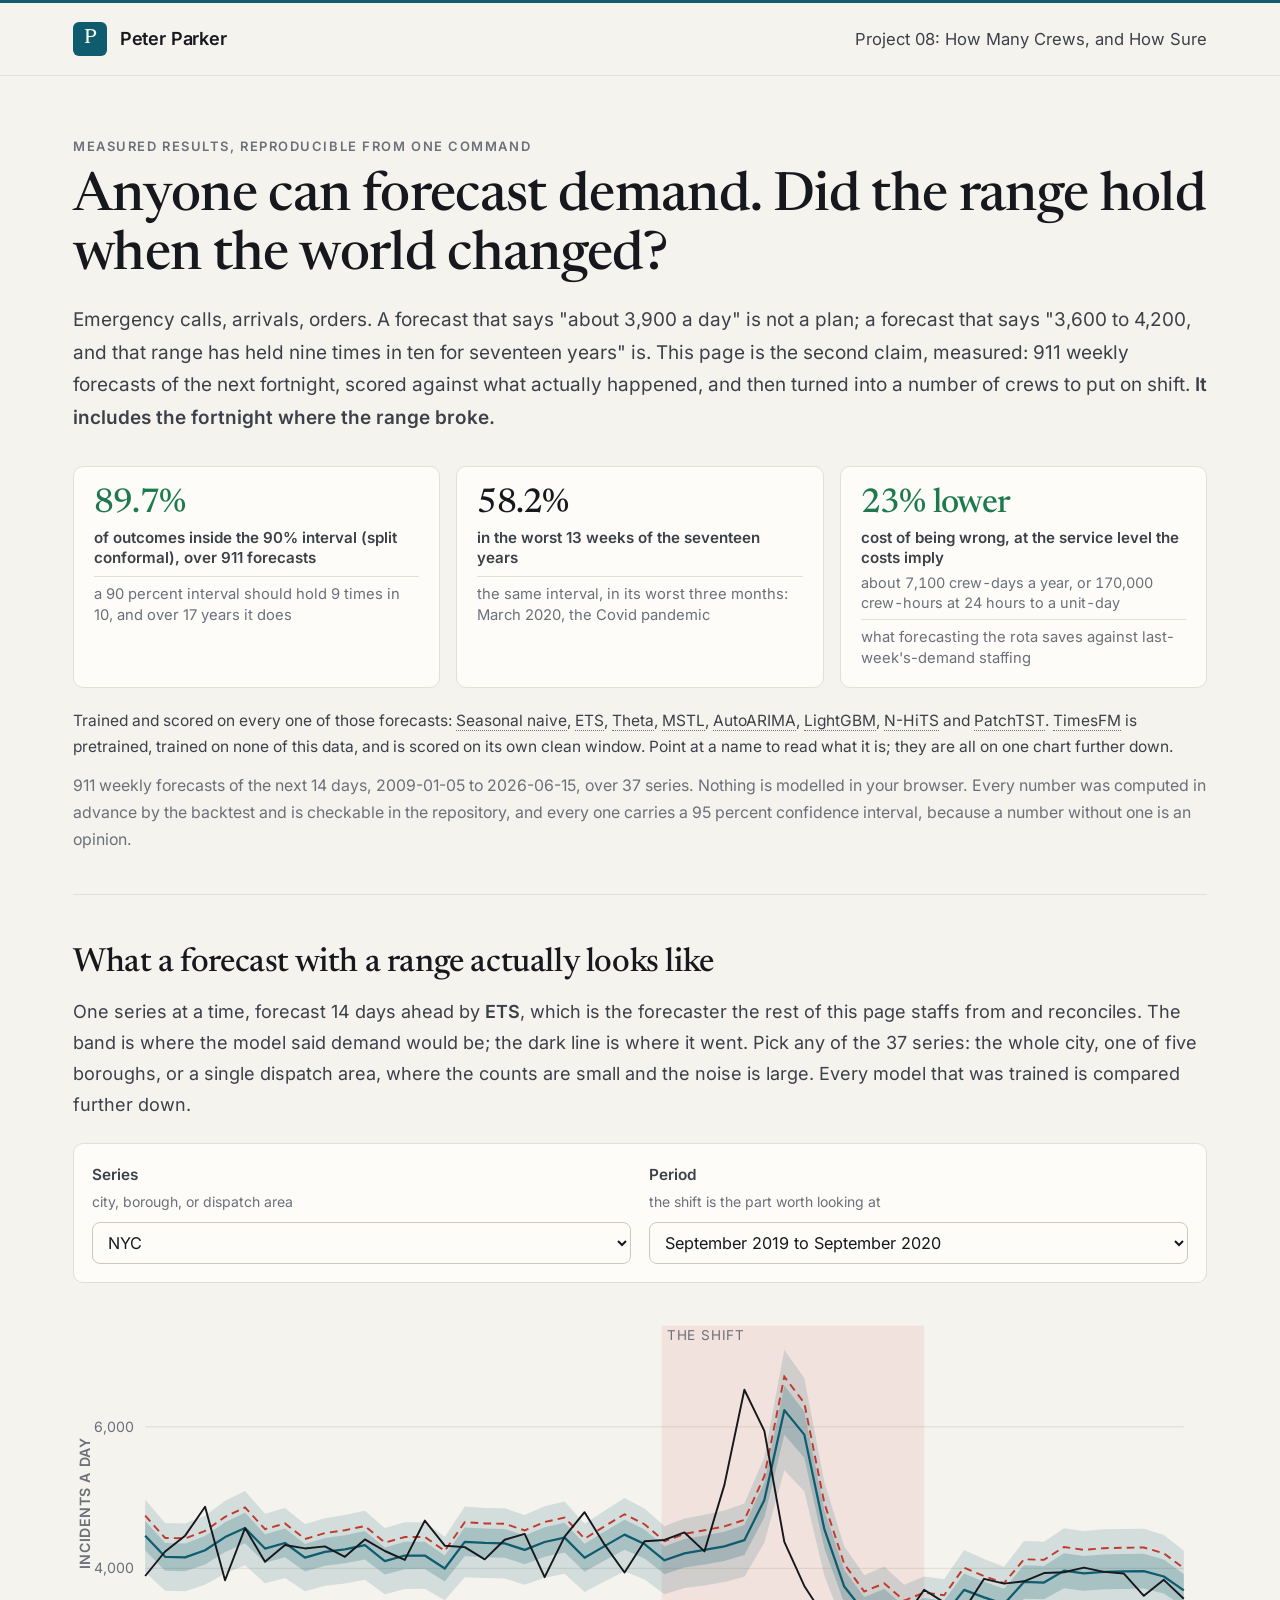
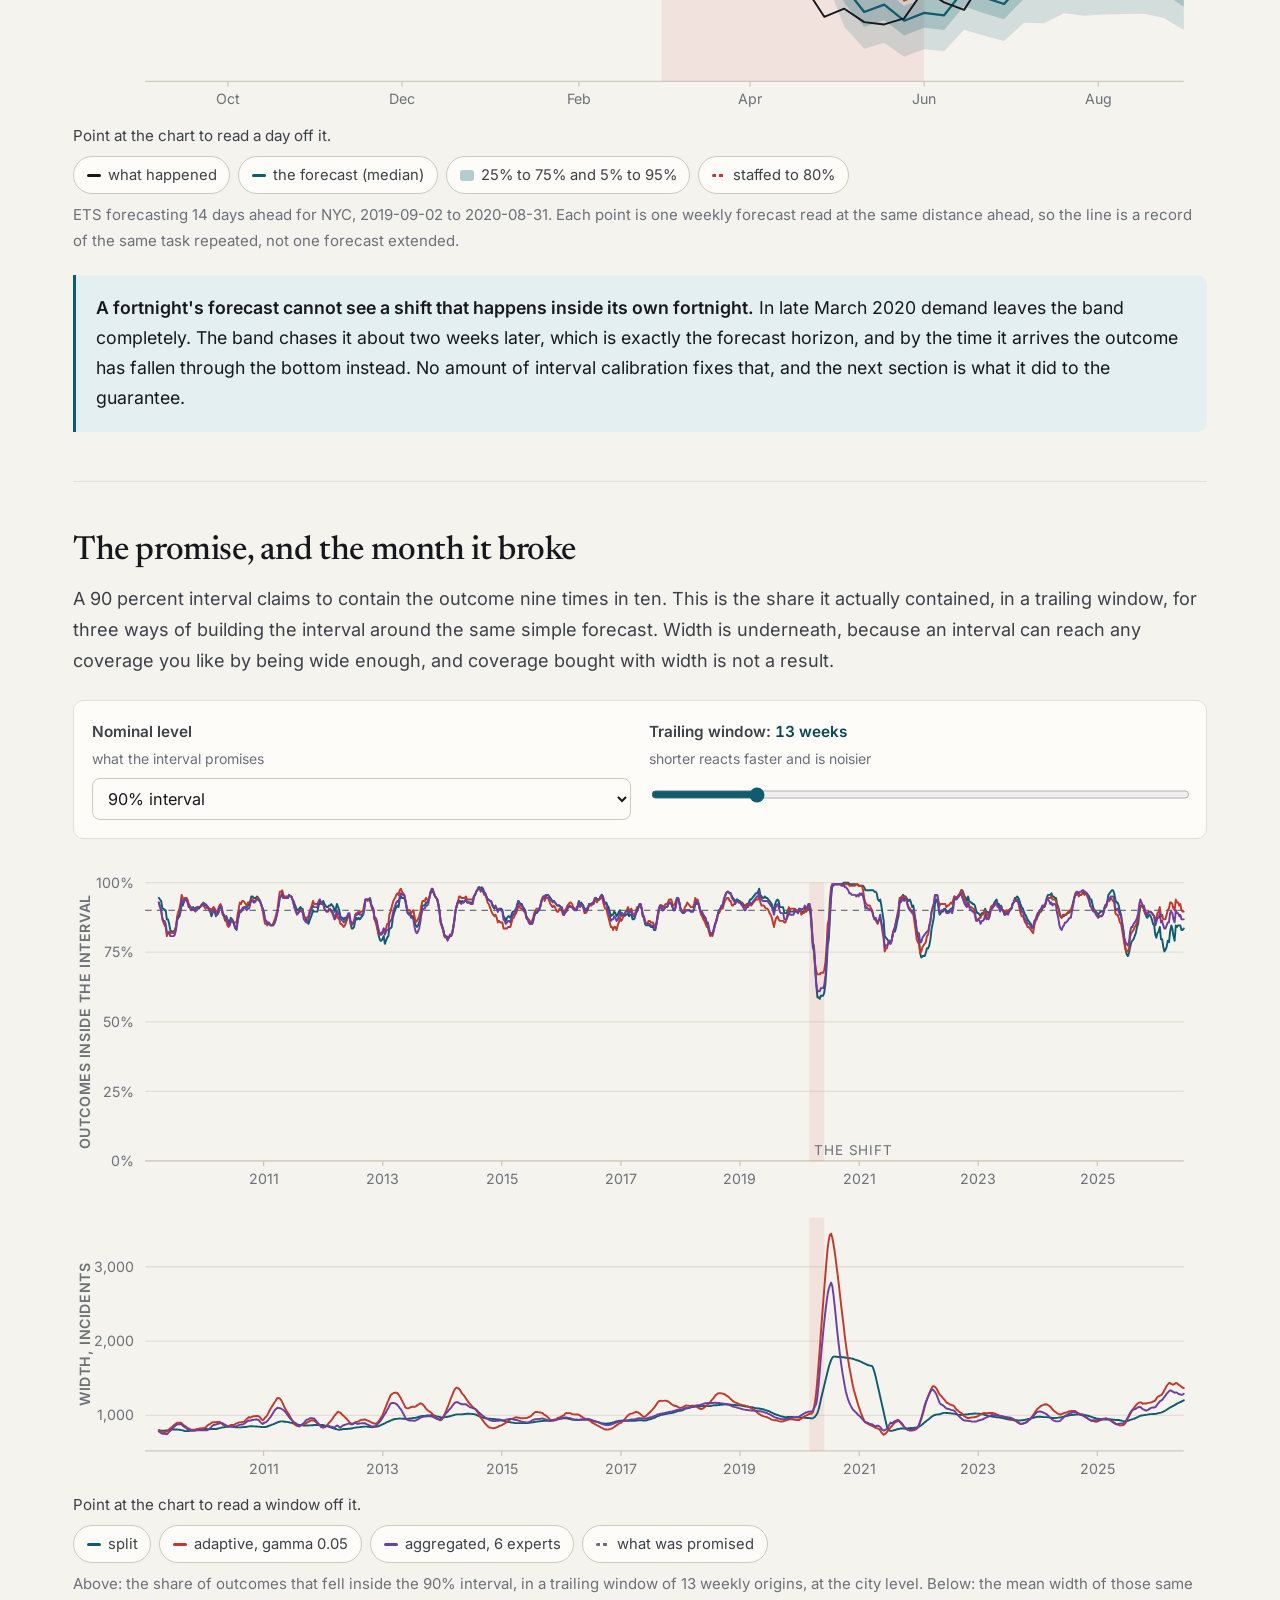
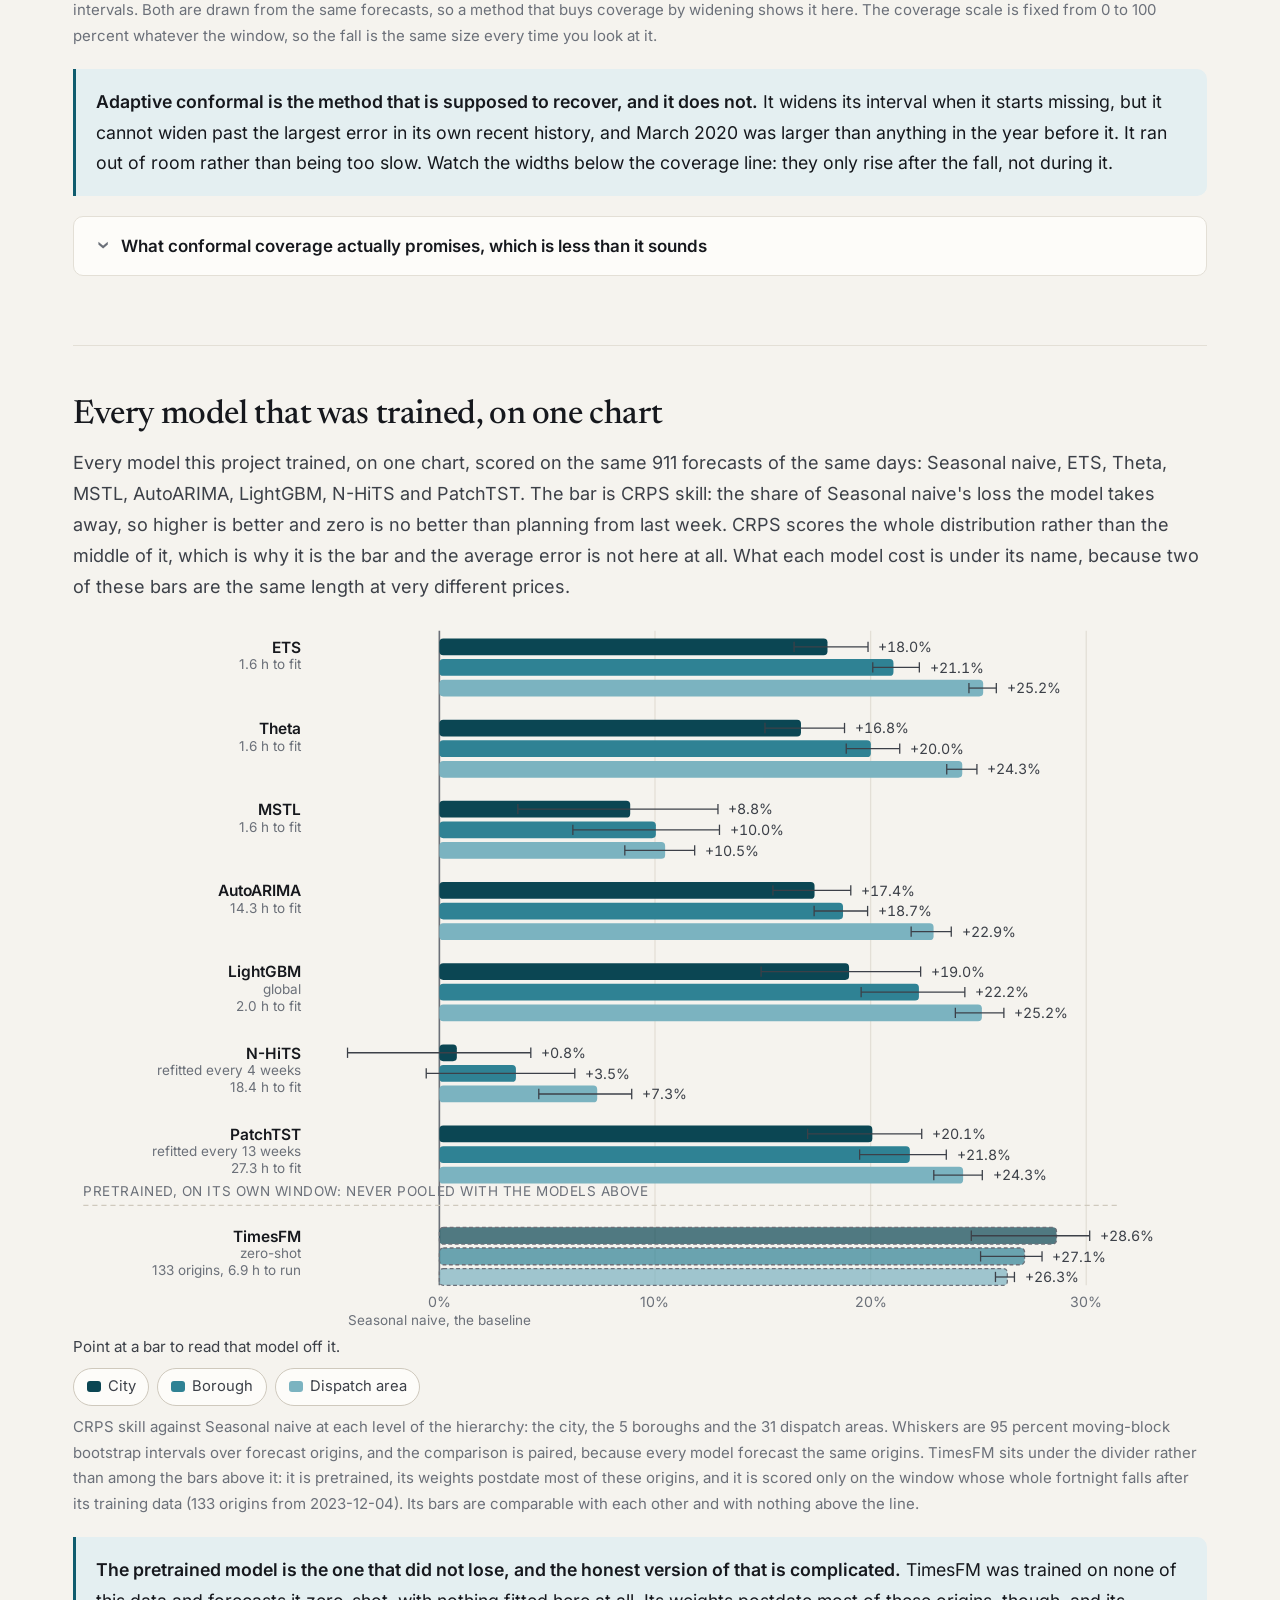
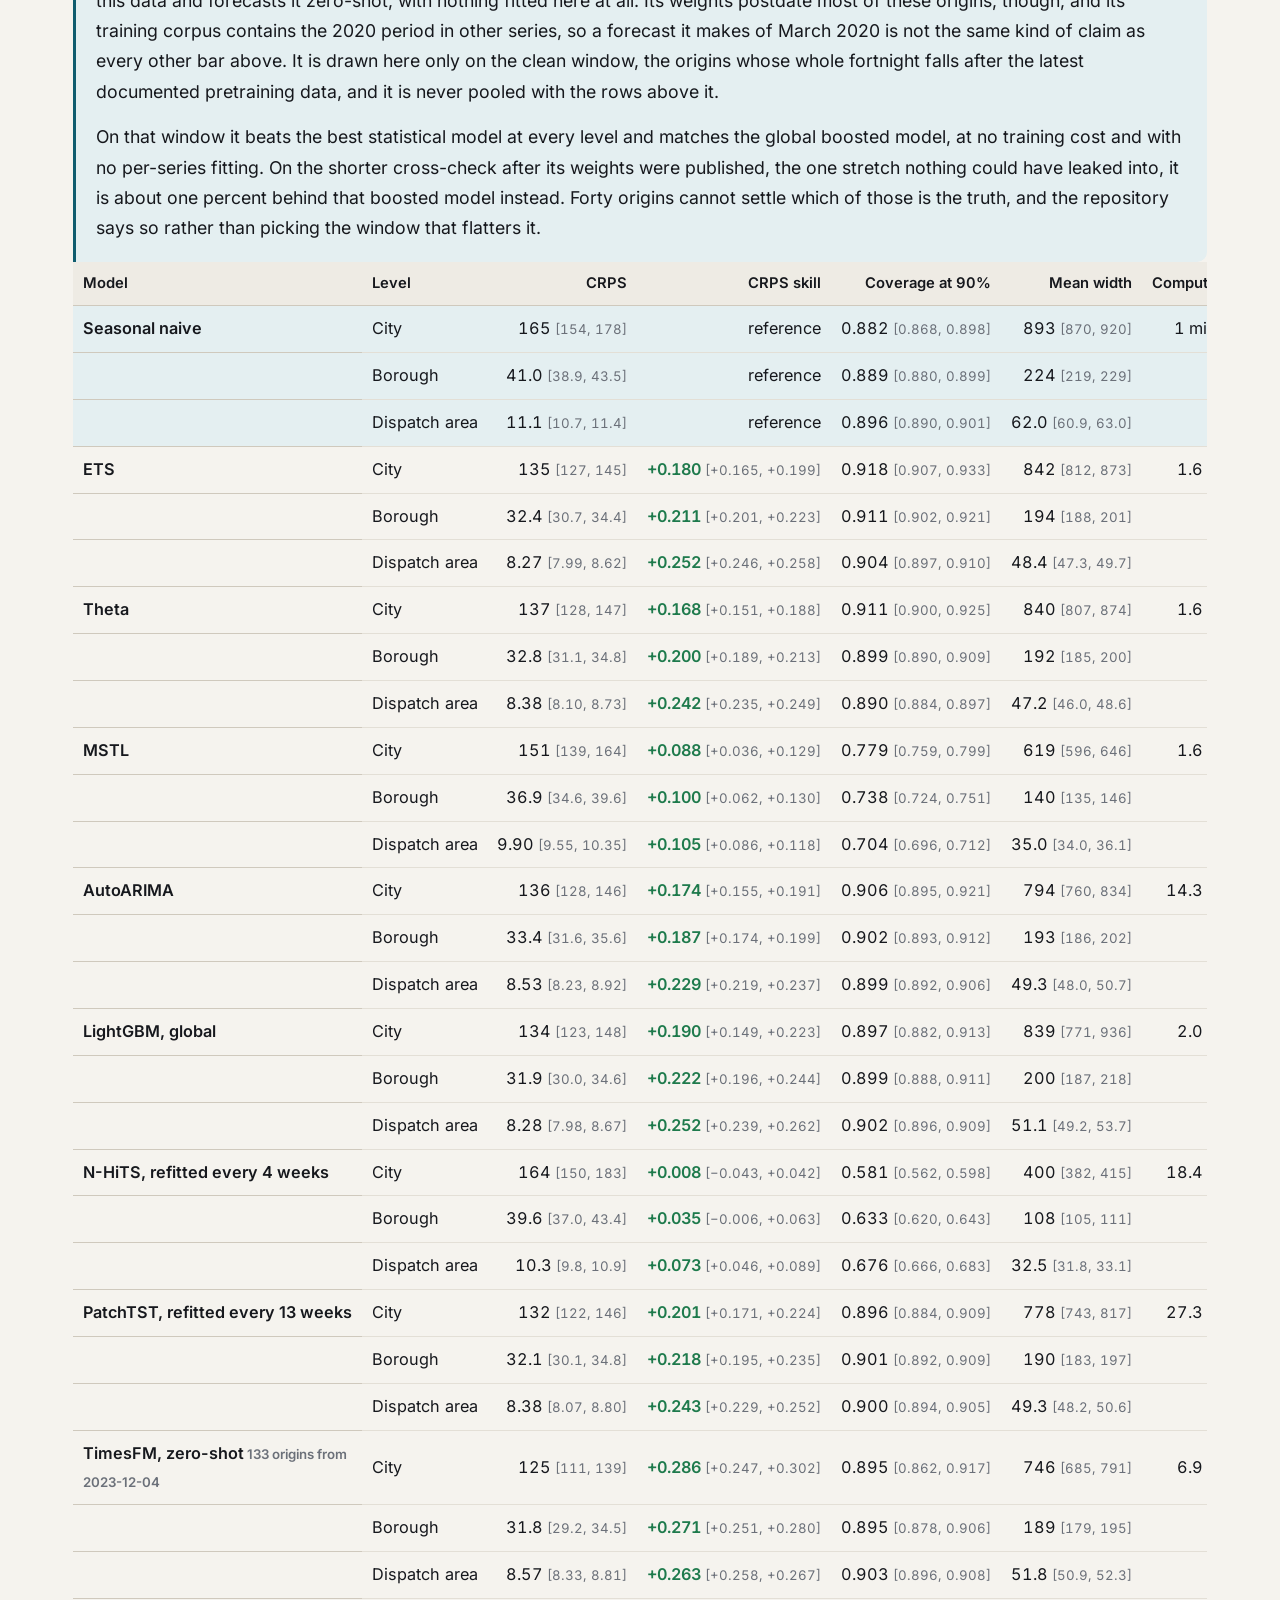
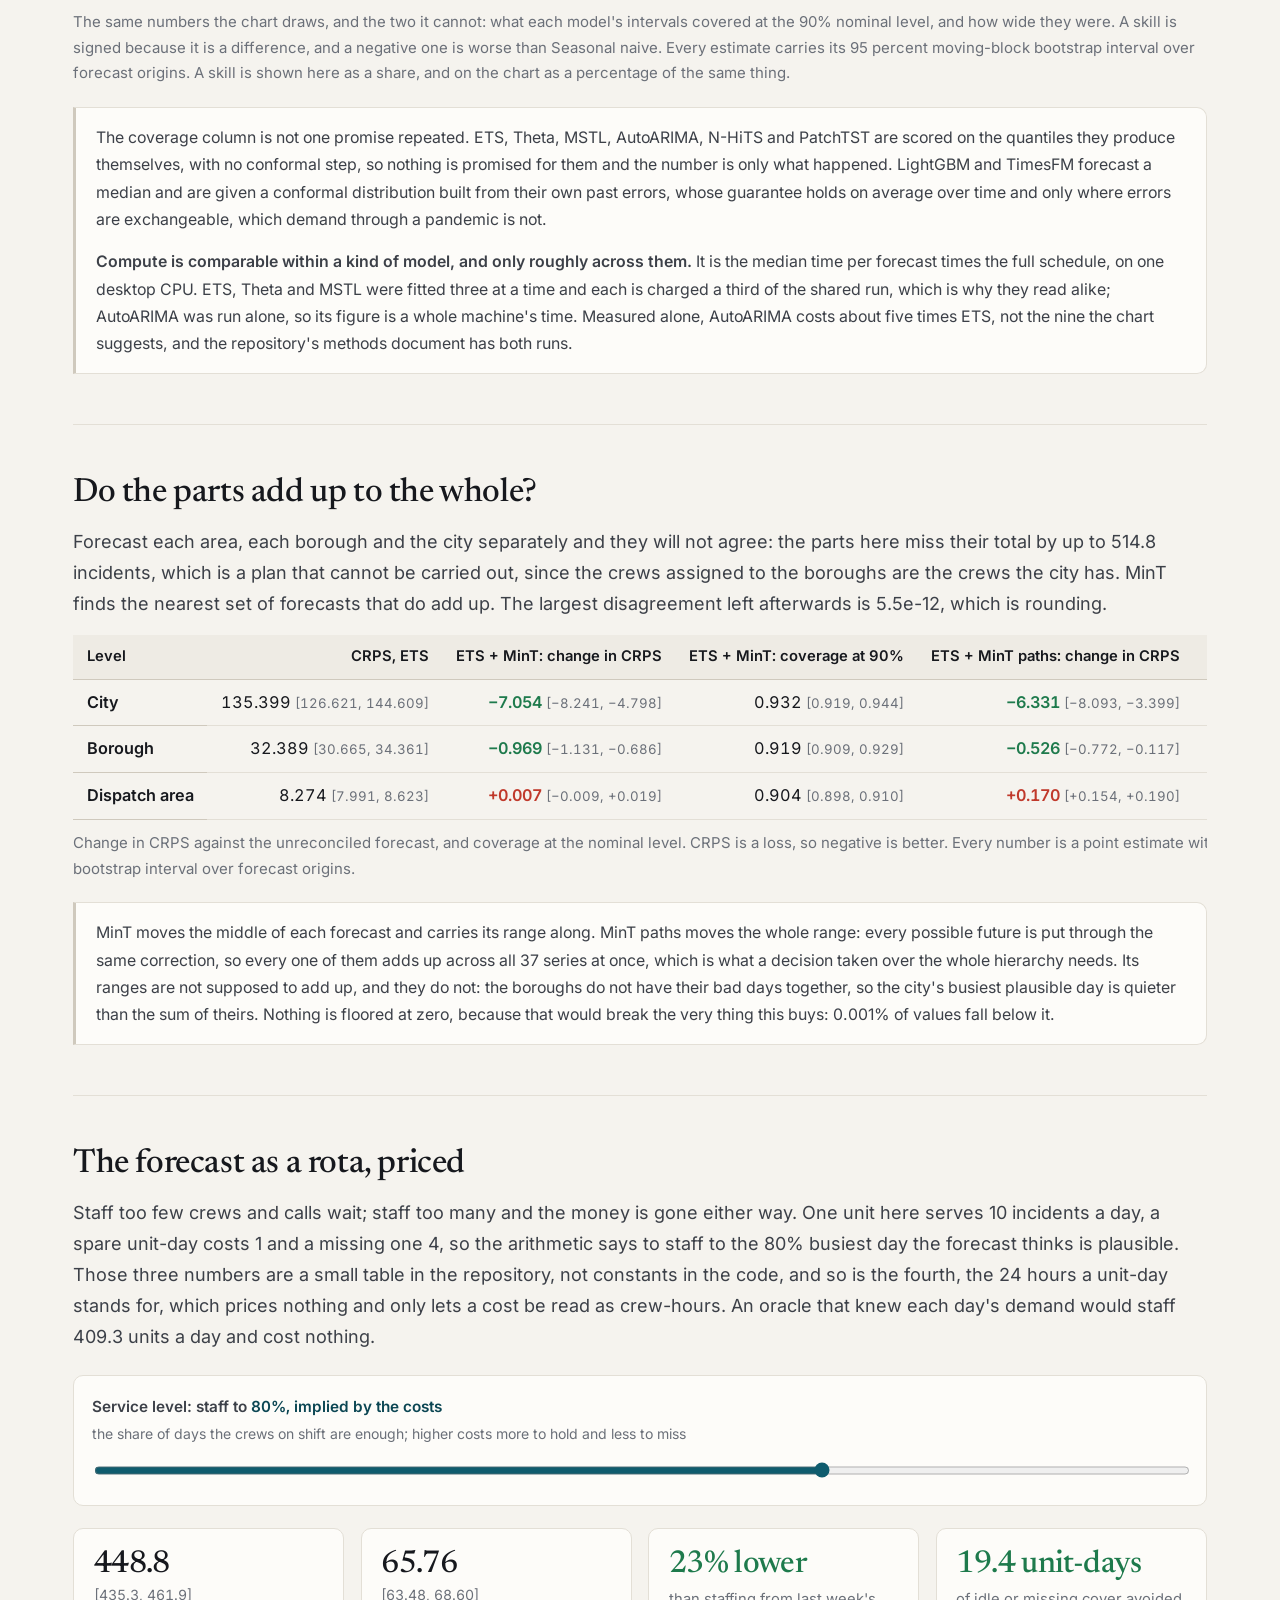
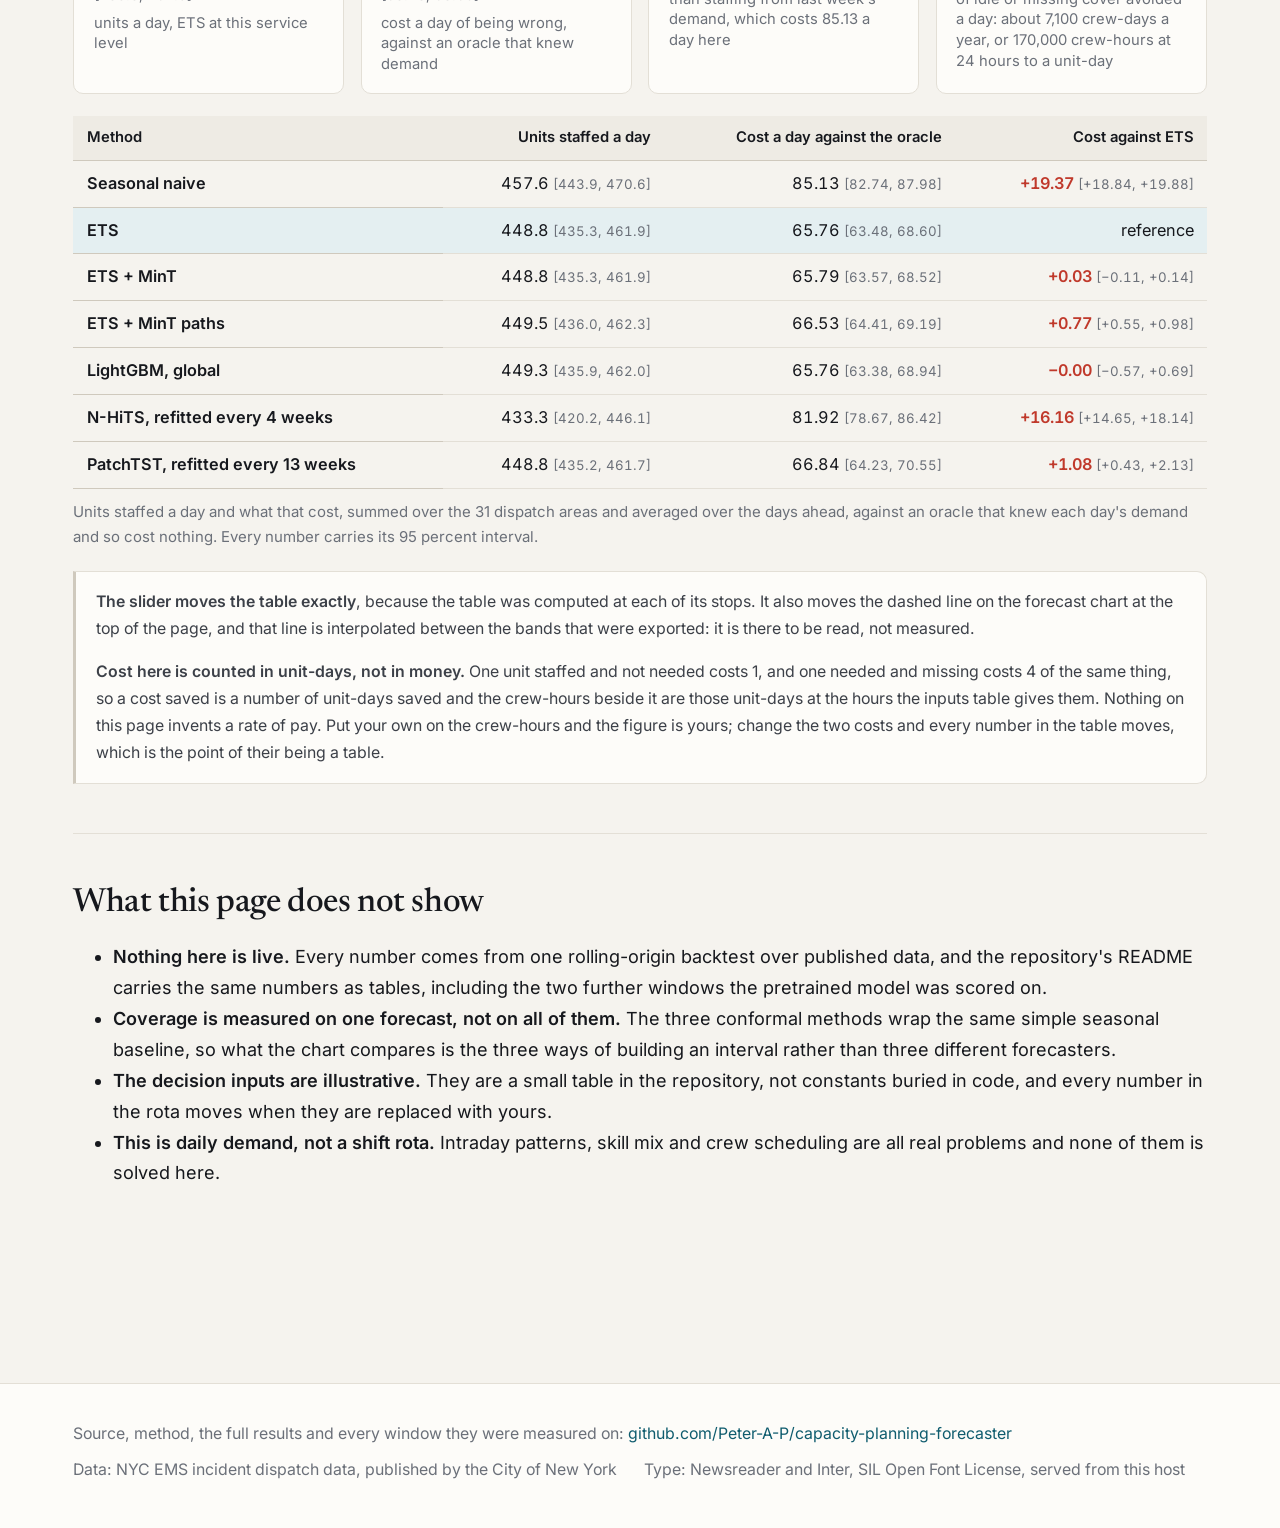
==== commit dd234b0a: "Renamed: How Many Crews, and How Sure A forecaster is an instrument, not an outcome. The earlier ren" ====
--- a/dashboard/index.html
+++ b/dashboard/index.html
@@ -3,7 +3,7 @@
 <head>
 <meta charset="utf-8">
 <meta name="viewport" content="width=device-width, initial-scale=1">
-<title>Capacity Planning Forecaster: did the forecast's range hold, and what should the rota be?</title>
+<title>How Many Crews, and How Sure: did the forecast's range hold, and what should the rota be?</title>
 <meta name="description" content="Interactive results from a rolling-origin backtest of emergency medical demand in New York City. Watch the prediction intervals fail through March 2020, and turn the forecast into a staffing number at a service level you choose. Every number is precomputed and reproducible.">
 <link rel="stylesheet" href="style.css">
 </head>
@@ -11,7 +11,7 @@
 <header class="top">
   <div class="top-inner">
     <a class="brand" href="https://peterparker.ca"><span class="mono-mark" aria-hidden="true">P</span>Peter Parker</a>
-    <p class="top-nav"><a href="https://peterparker.ca/projects/capacity-planning-forecaster/">Project 08: Capacity Planning Forecaster</a></p>
+    <p class="top-nav"><a href="https://peterparker.ca/projects/capacity-planning-forecaster/">Project 08: How Many Crews, and How Sure</a></p>
   </div>
 </header>
 <main>
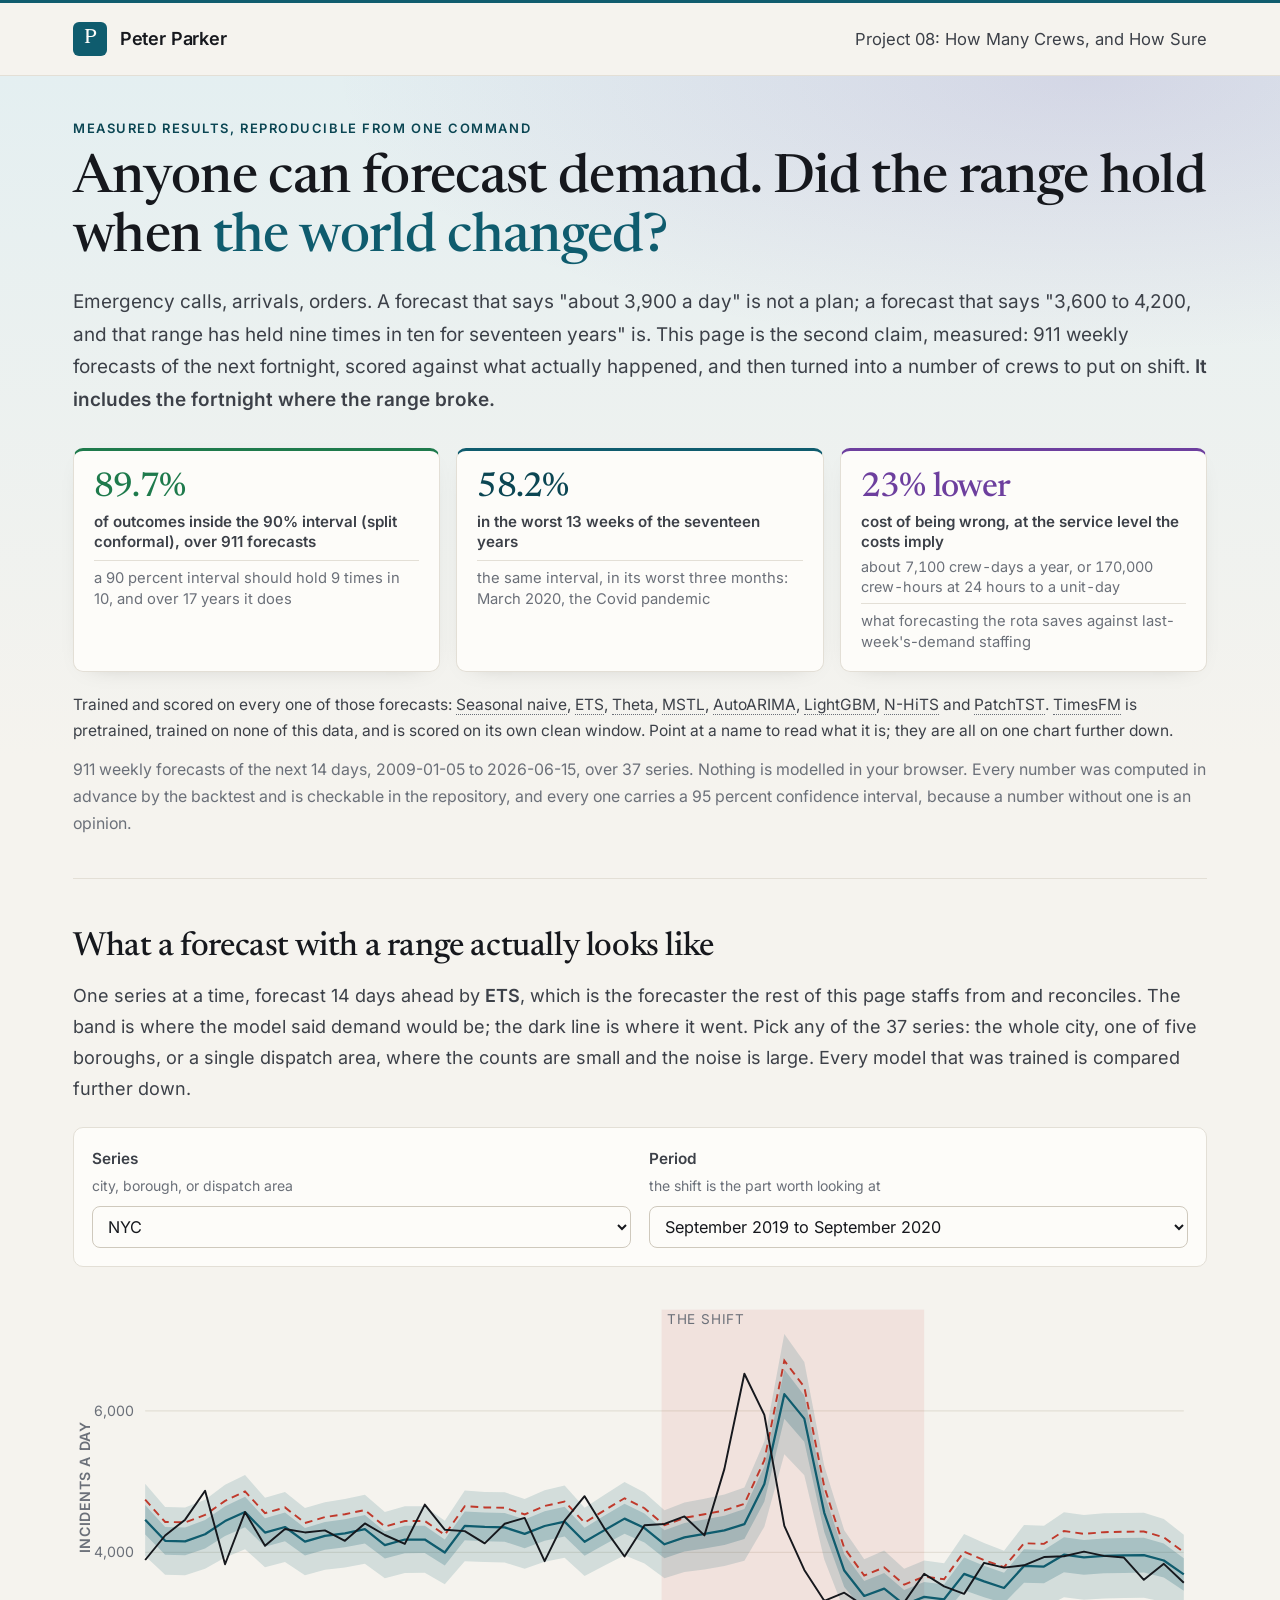
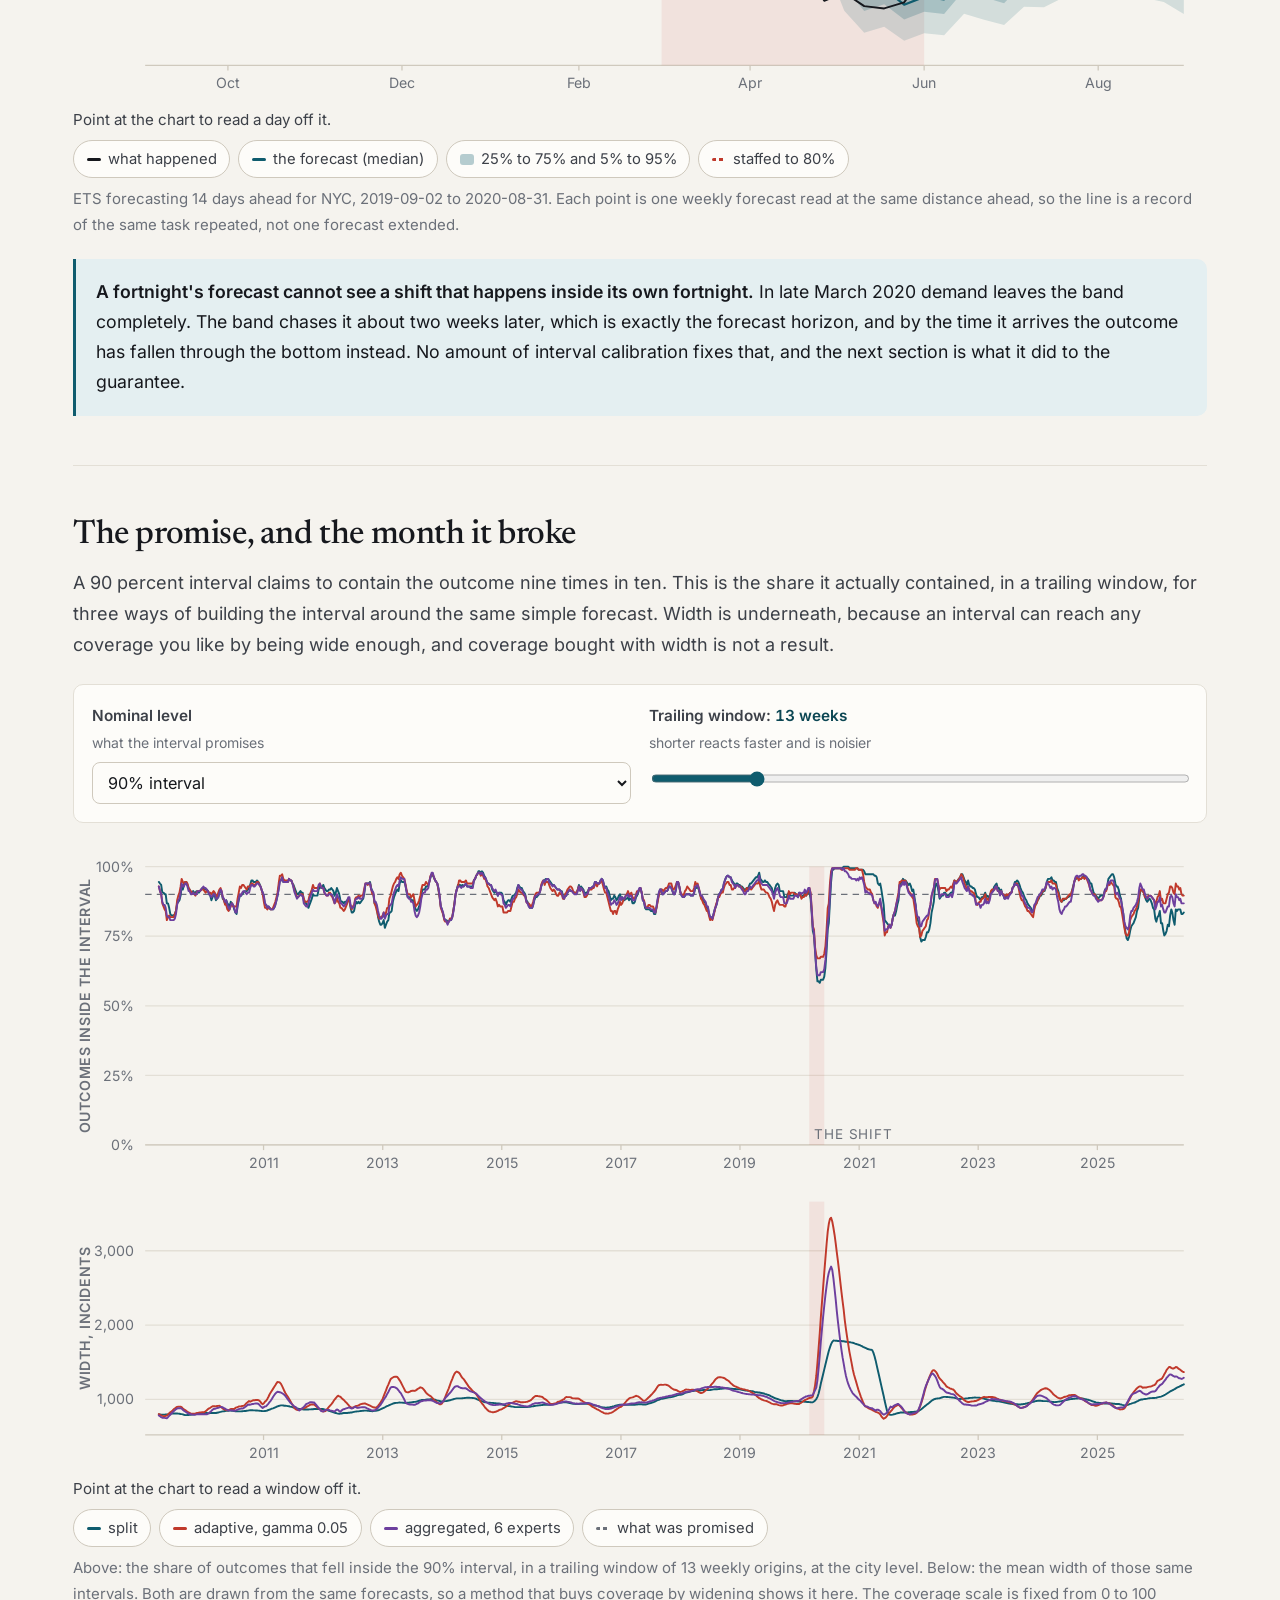
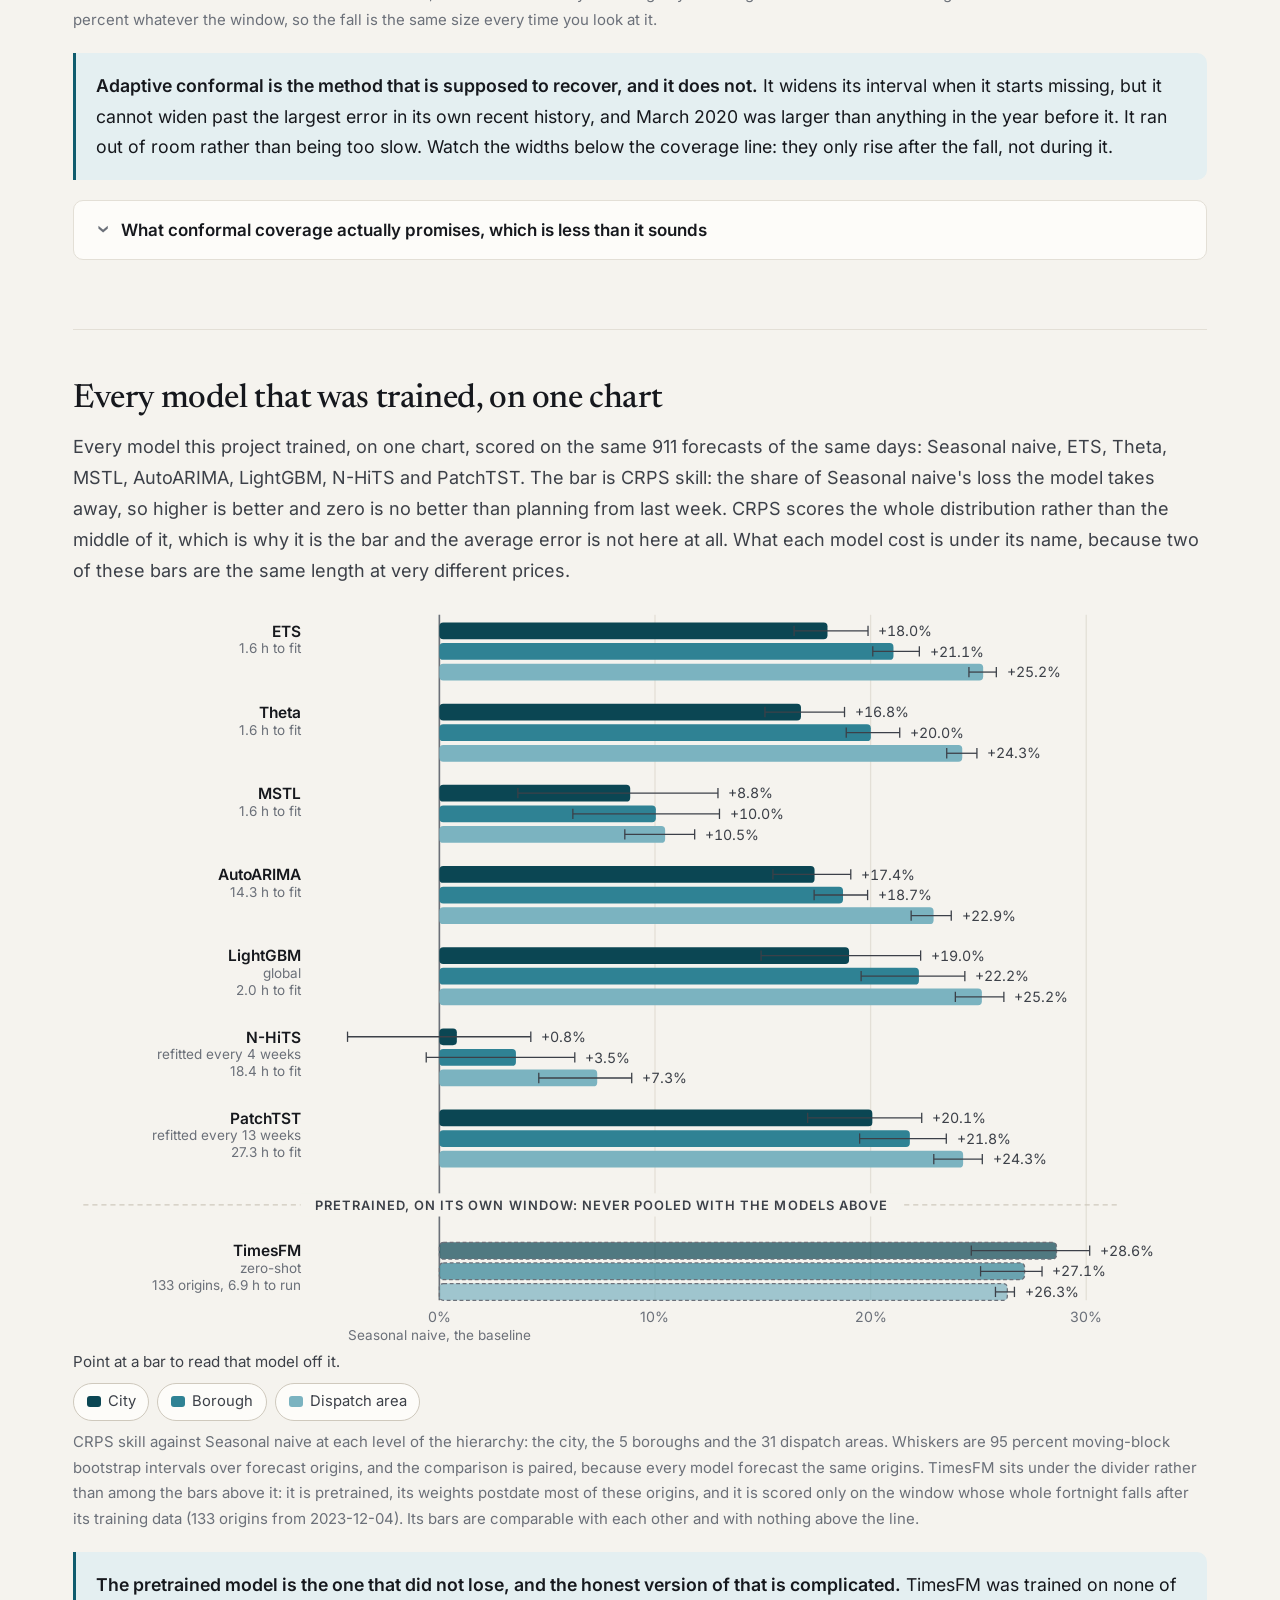
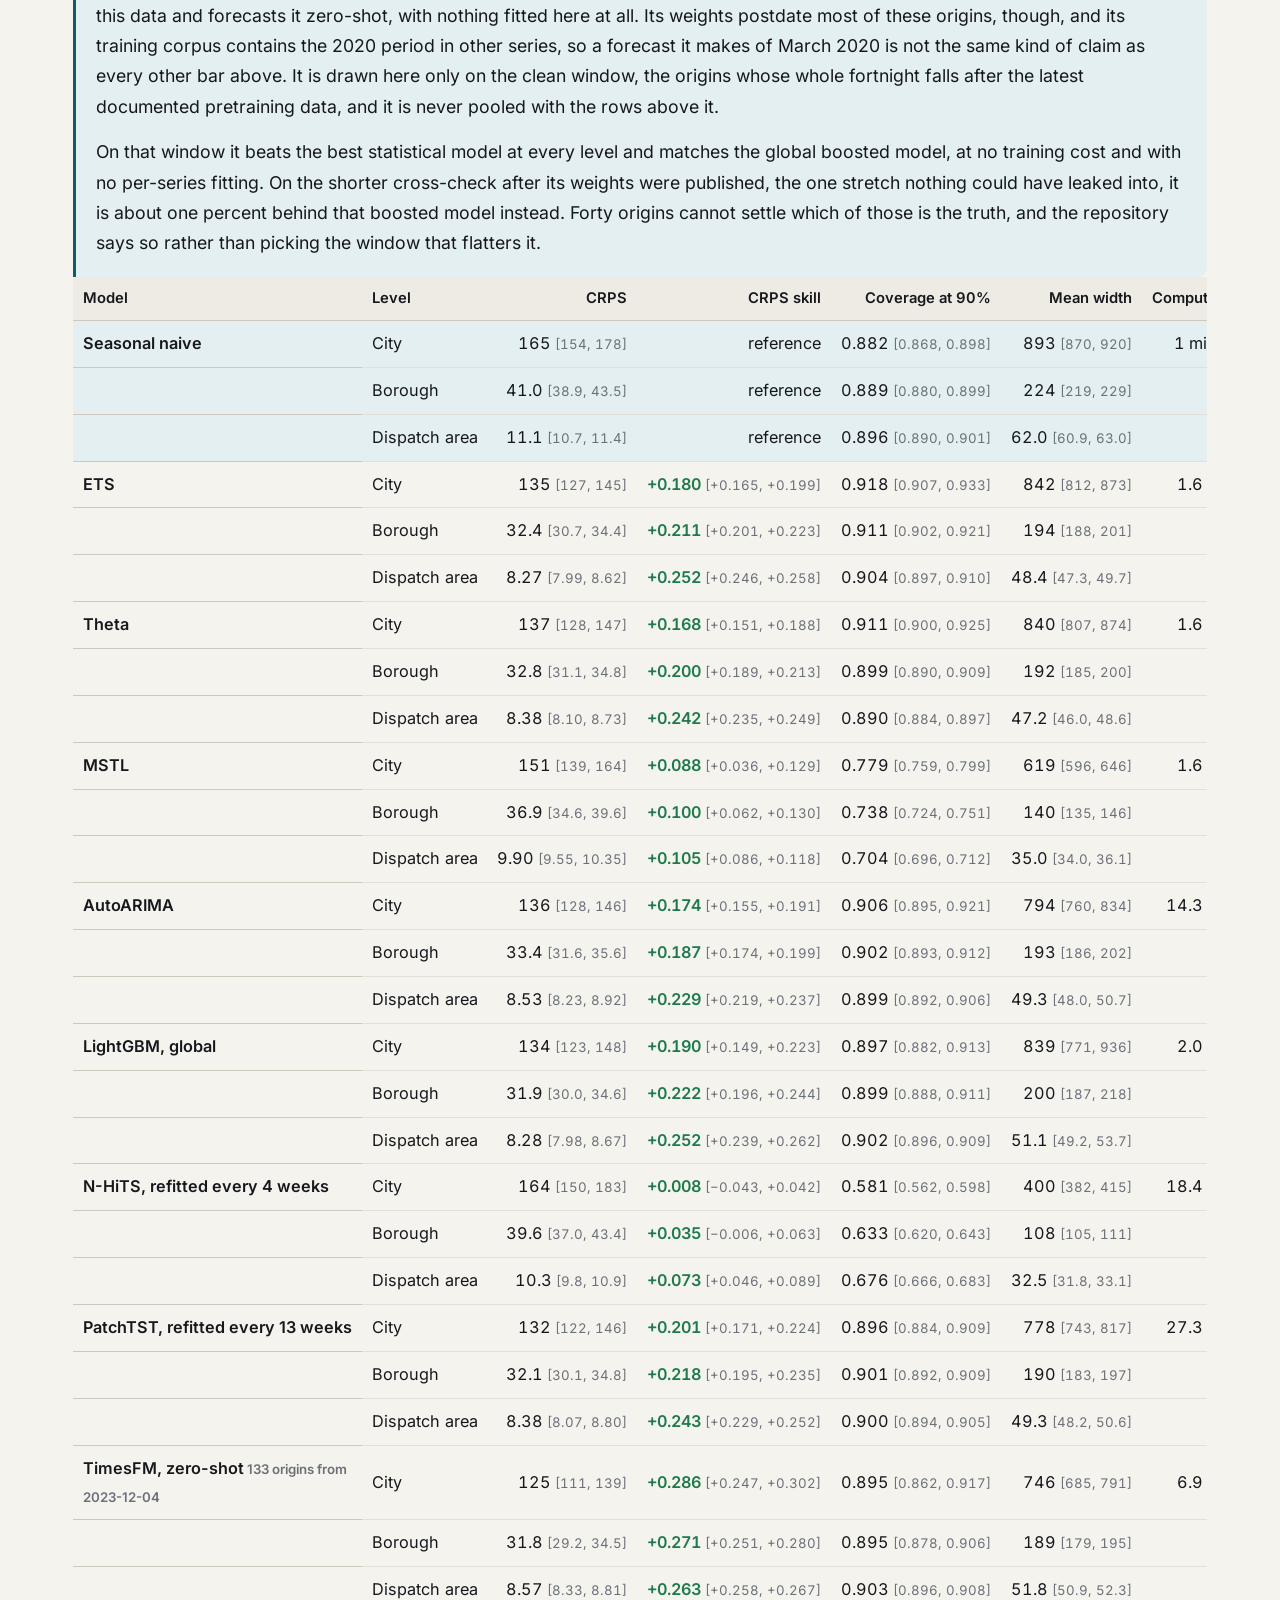
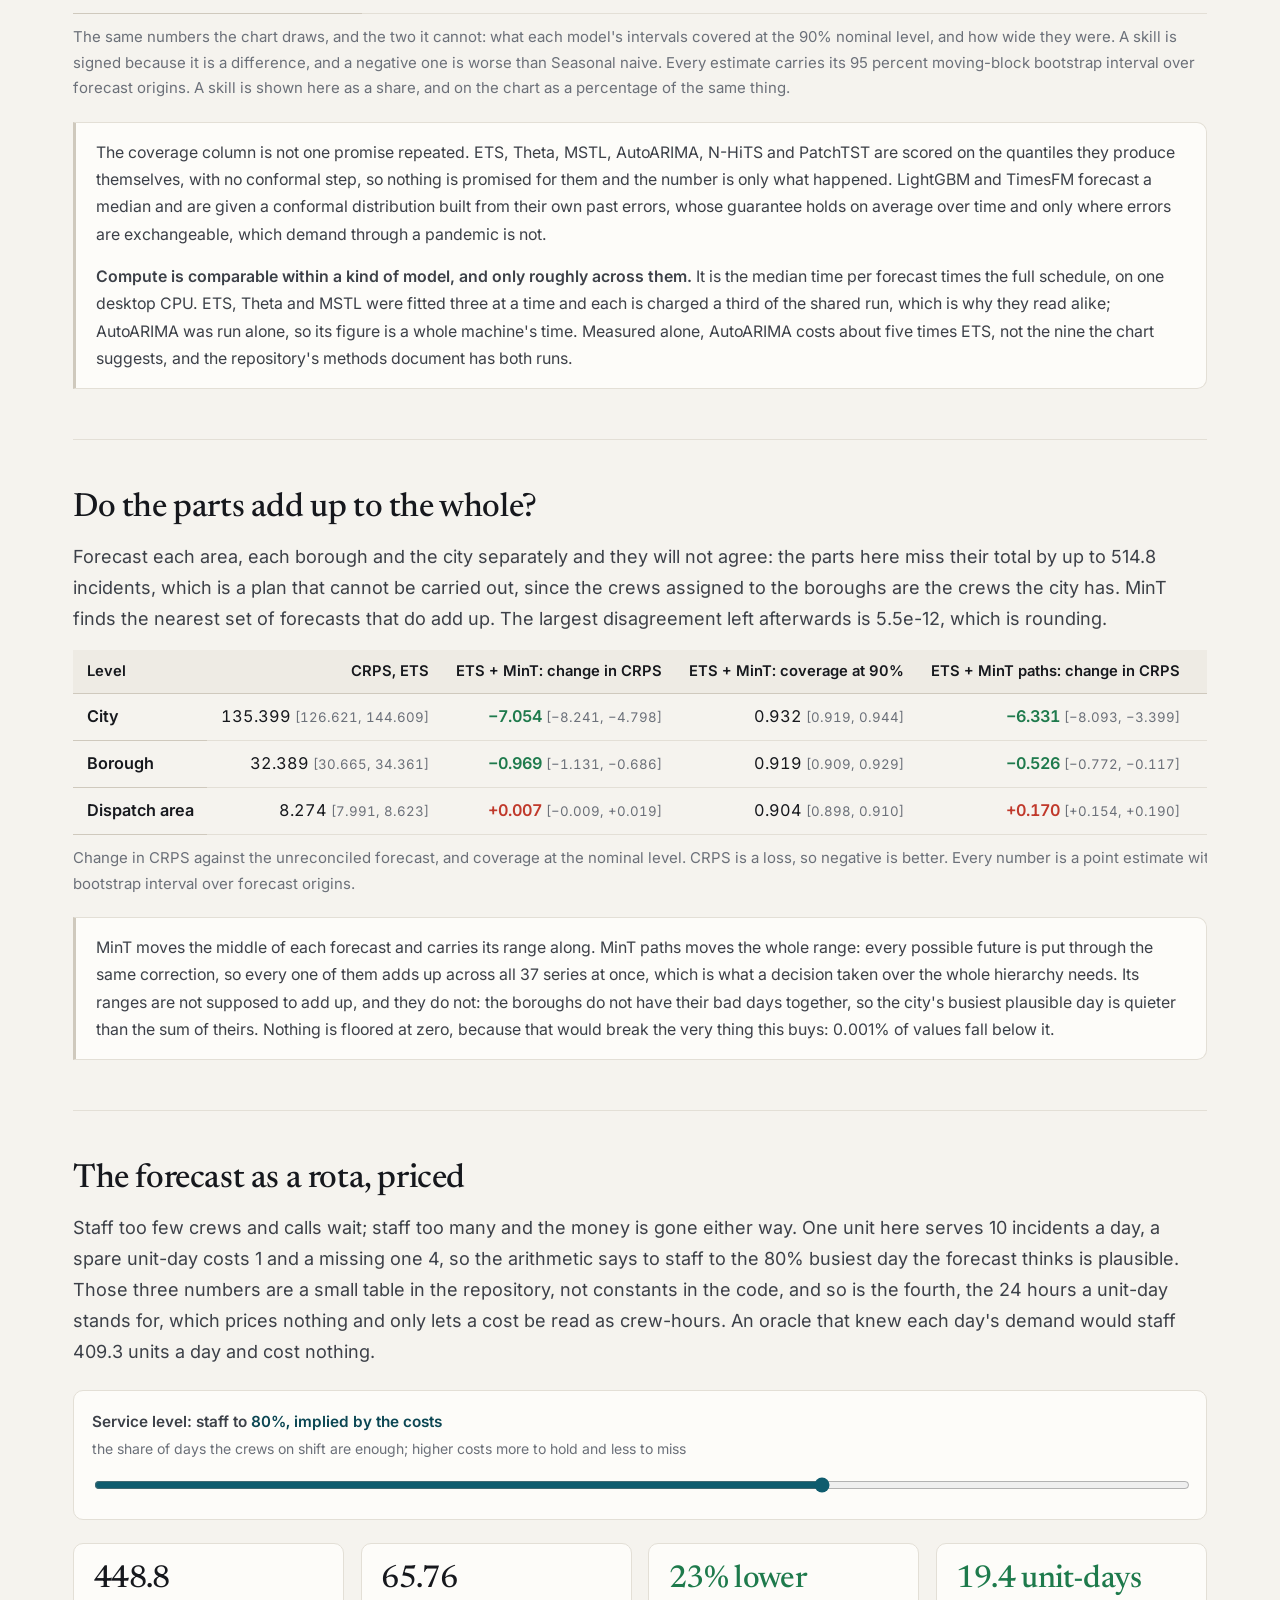
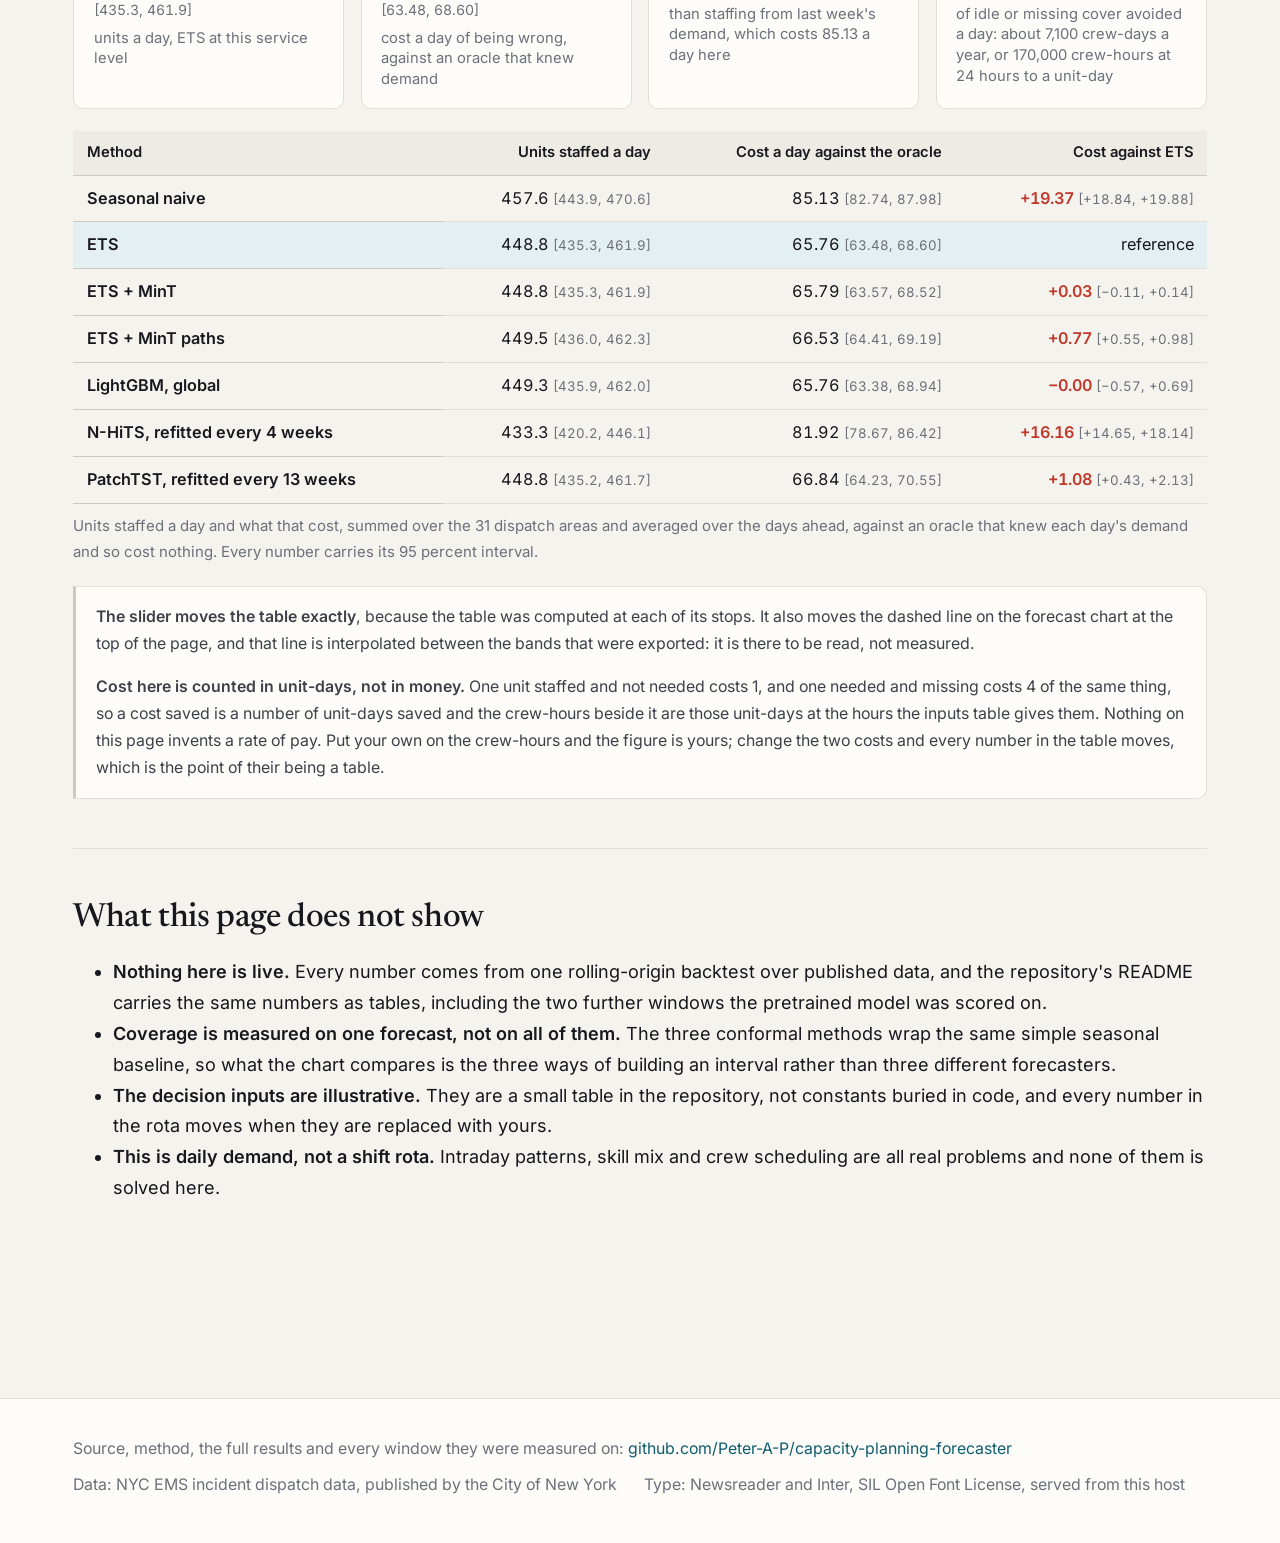
==== commit 9575ec40: "The first screen takes the release gate's look: an accent wash, a highlighted question, and figure c" ====
--- a/dashboard/index.html
+++ b/dashboard/index.html
@@ -18,7 +18,7 @@
 
   <header class="hero">
     <p class="eyebrow">Measured results, reproducible from one command</p>
-    <h1>Anyone can forecast demand. Did the range hold when the world changed?</h1>
+    <h1>Anyone can forecast demand. Did the range hold when <span class="hl">the world changed?</span></h1>
     <p class="lead">
       Emergency calls, arrivals, orders. A forecast that says "about 3,900 a day" is not a plan;
       a forecast that says "3,600 to 4,200, and that range has held nine times in ten for
@@ -27,7 +27,7 @@
       crews to put on shift. <strong>It includes the fortnight where the range broke.</strong>
     </p>
     <div class="hero-points">
-      <div class="point">
+      <div class="point good">
         <span class="point-figure up" id="hero-coverage">&mdash;</span>
         <span class="point-unit" id="hero-coverage-unit"></span>
         <span class="point-label">a 90 percent interval should hold 9 times in 10, and over 17 years it does</span>
@@ -37,7 +37,7 @@
         <span class="point-unit" id="hero-worst-unit"></span>
         <span class="point-label">the same interval, in its worst three months: March 2020, the Covid pandemic</span>
       </div>
-      <div class="point">
+      <div class="point violet">
         <span class="point-figure up" id="hero-saving">&mdash;</span>
         <span class="point-unit" id="hero-saving-unit"></span>
         <span class="point-extra" id="hero-saving-worth"></span>
--- a/dashboard/style.css
+++ b/dashboard/style.css
@@ -90,6 +90,7 @@
   font-family: var(--sans);
   font-size: 1rem;
   line-height: 1.72;
+  overflow-x: clip;
   border-top: 3px solid var(--accent);
   font-feature-settings: "cv11", "ss01";
 }
@@ -167,7 +168,34 @@
 
 /* ---------------------------------------------------------------- hero */
 
-.hero { padding: 3.25rem 0 2.25rem; border-bottom: 1px solid var(--line); }
+.hero { position: relative; padding: 2.25rem 0 2.25rem; border-bottom: 1px solid var(--line); }
+
+
+/* The first screen as on gate.peterparker.ca: a wash of the accent behind it, full width,
+   fading into the page, and figure cards with a coloured rule across the top. */
+.hero::before {
+  content: "";
+  position: absolute;
+  z-index: -1;
+  top: 0;
+  bottom: 0;
+  left: 50%;
+  width: 100vw;
+  margin-left: -50vw;
+  background:
+    radial-gradient(60rem 22rem at 85% 0%, color-mix(in srgb, var(--alt) 14%, transparent), transparent 70%),
+    linear-gradient(180deg, var(--accent-soft), var(--paper) 85%);
+}
+
+.hero h1 .hl { color: var(--accent); }
+.hero .eyebrow { color: var(--accent-ink); }
+.hero .point { border-top: 3px solid var(--accent); box-shadow: var(--shadow); }
+.hero .point.good { border-top-color: var(--good); }
+.hero .point.violet { border-top-color: var(--alt); }
+.hero .point .point-figure { color: var(--accent-ink); }
+.hero .point.good .point-figure { color: var(--good); }
+.hero .point.violet .point-figure { color: var(--alt); }
+.hero .point .point-figure.down { color: var(--warn); }
 
 .eyebrow {
   text-transform: uppercase;
@@ -443,7 +471,19 @@
 .row-label { fill: var(--ink); font-size: 12px; font-weight: 600; }
 .row-note { fill: var(--ink-faint); font-size: 10.5px; }
 .divider { stroke: var(--line-2); stroke-width: 1; stroke-dasharray: 4 3; }
-.divider-label { fill: var(--ink-faint); font-size: 10.5px; letter-spacing: 0.04em; text-transform: uppercase; }
+
+/* The divider's label sits on the line, and the plate is the page's own background painted
+   over the line behind it, so the two never overprint. It is a fill rather than a border:
+   the label is a break in the rule, not a box on top of it. */
+.divider-plate { fill: var(--paper); }
+
+.divider-label {
+  fill: var(--ink-soft);
+  font-size: 10px;
+  font-weight: 600;
+  letter-spacing: 0.08em;
+  text-transform: uppercase;
+}
 
 .legend { display: flex; flex-wrap: wrap; gap: 0.45rem; margin: 0.25rem 0 0.5rem; }
 
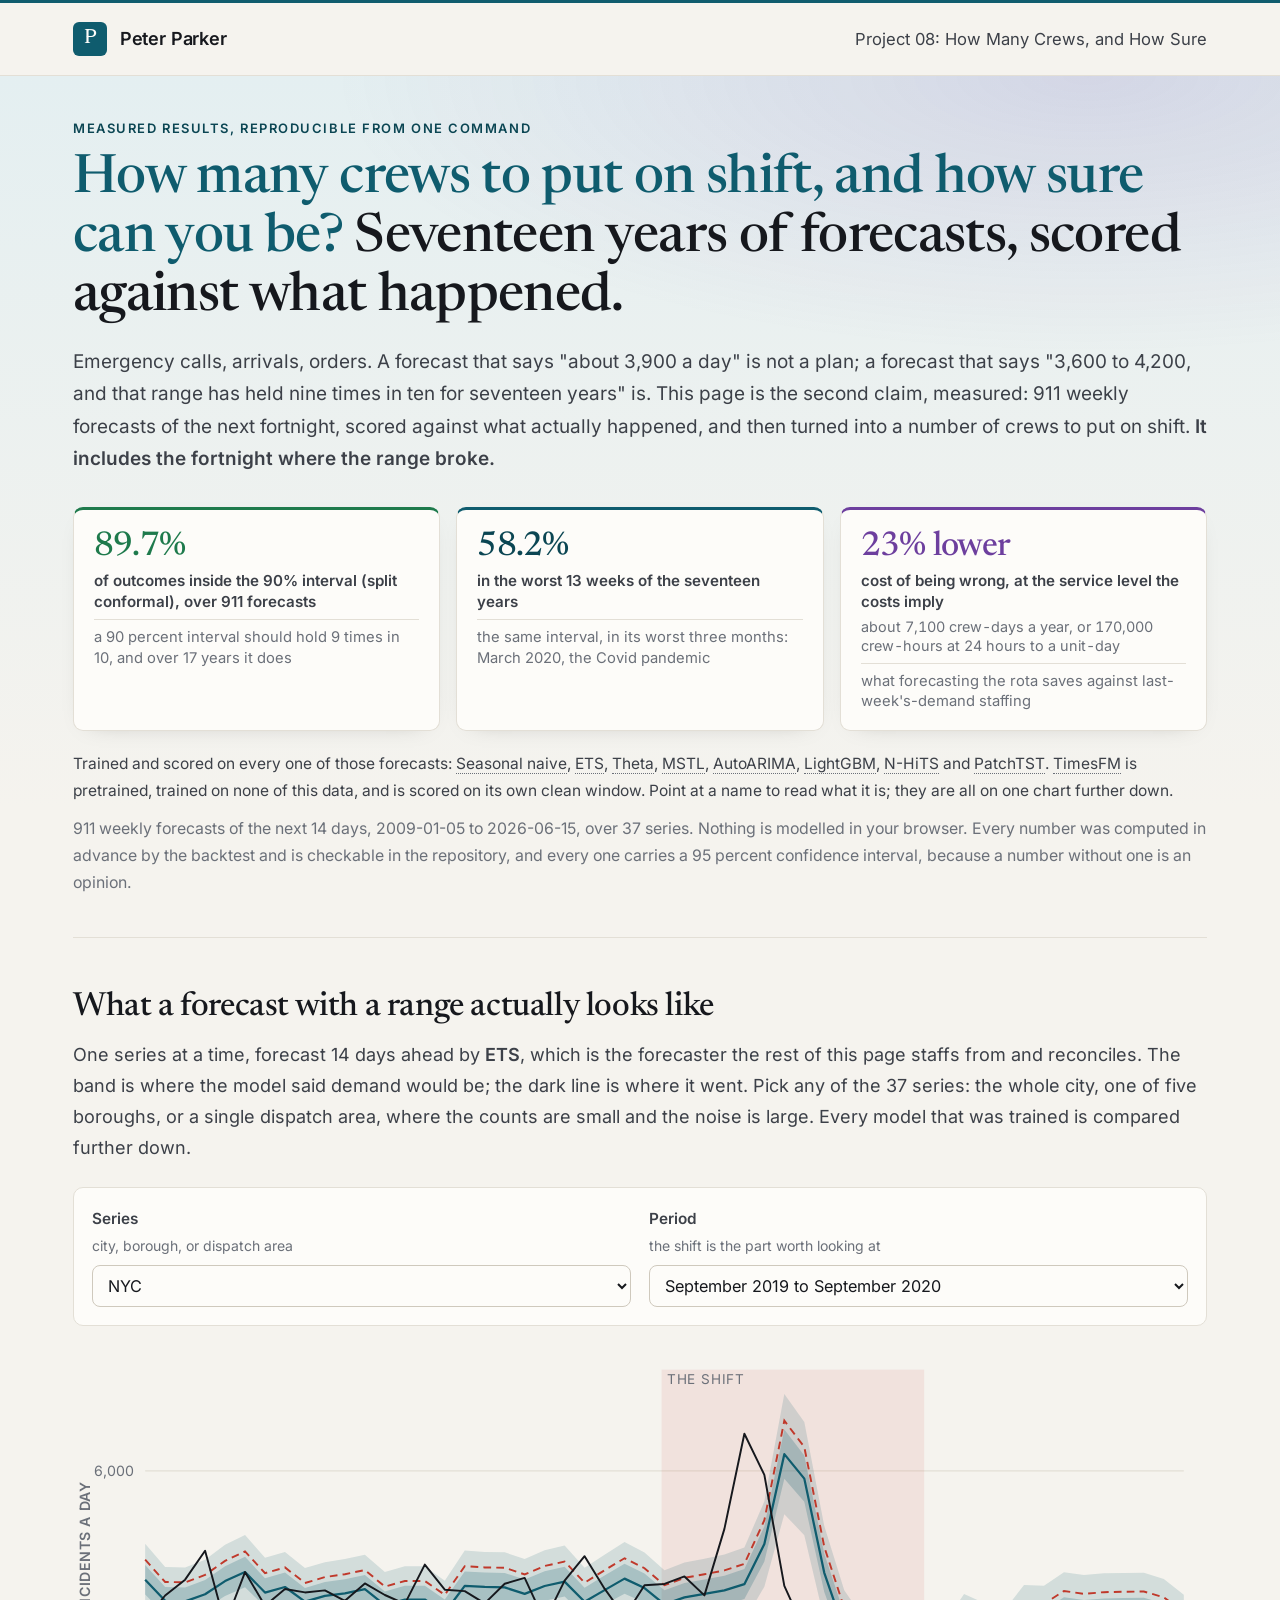
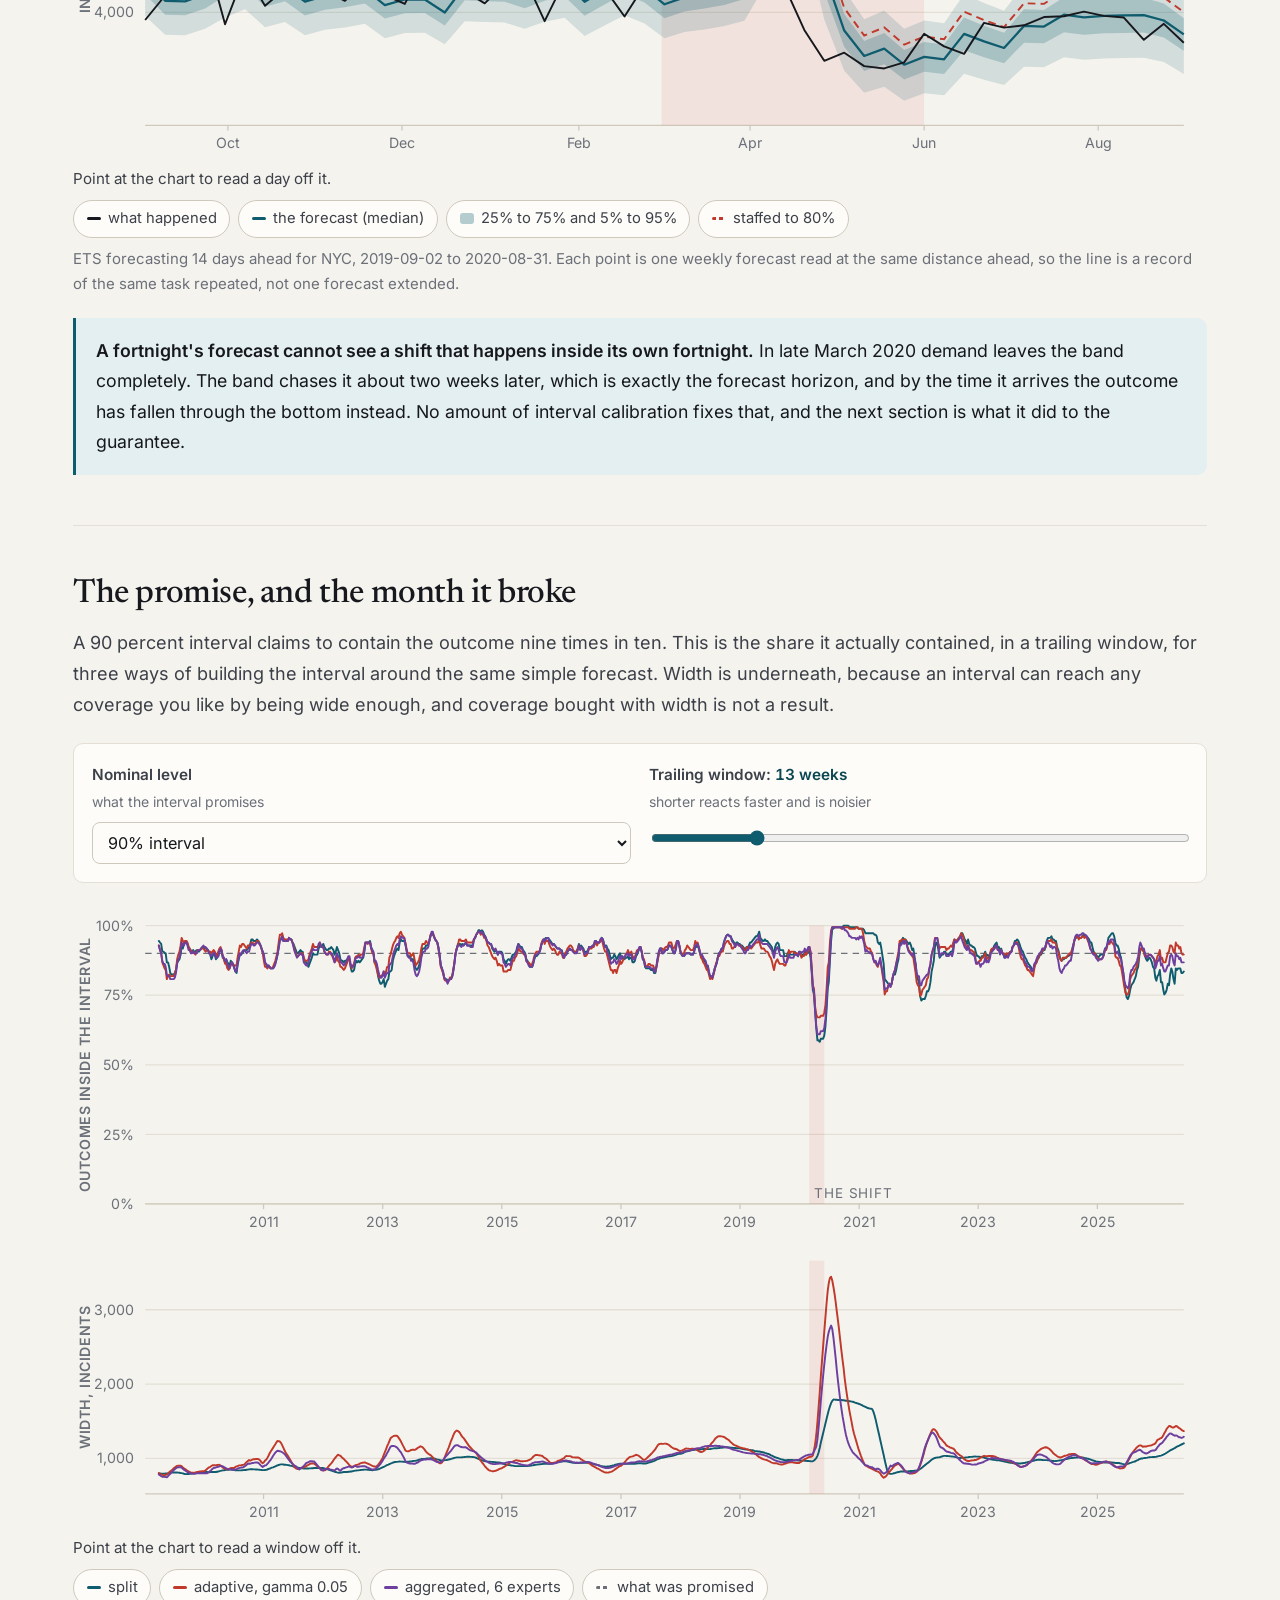
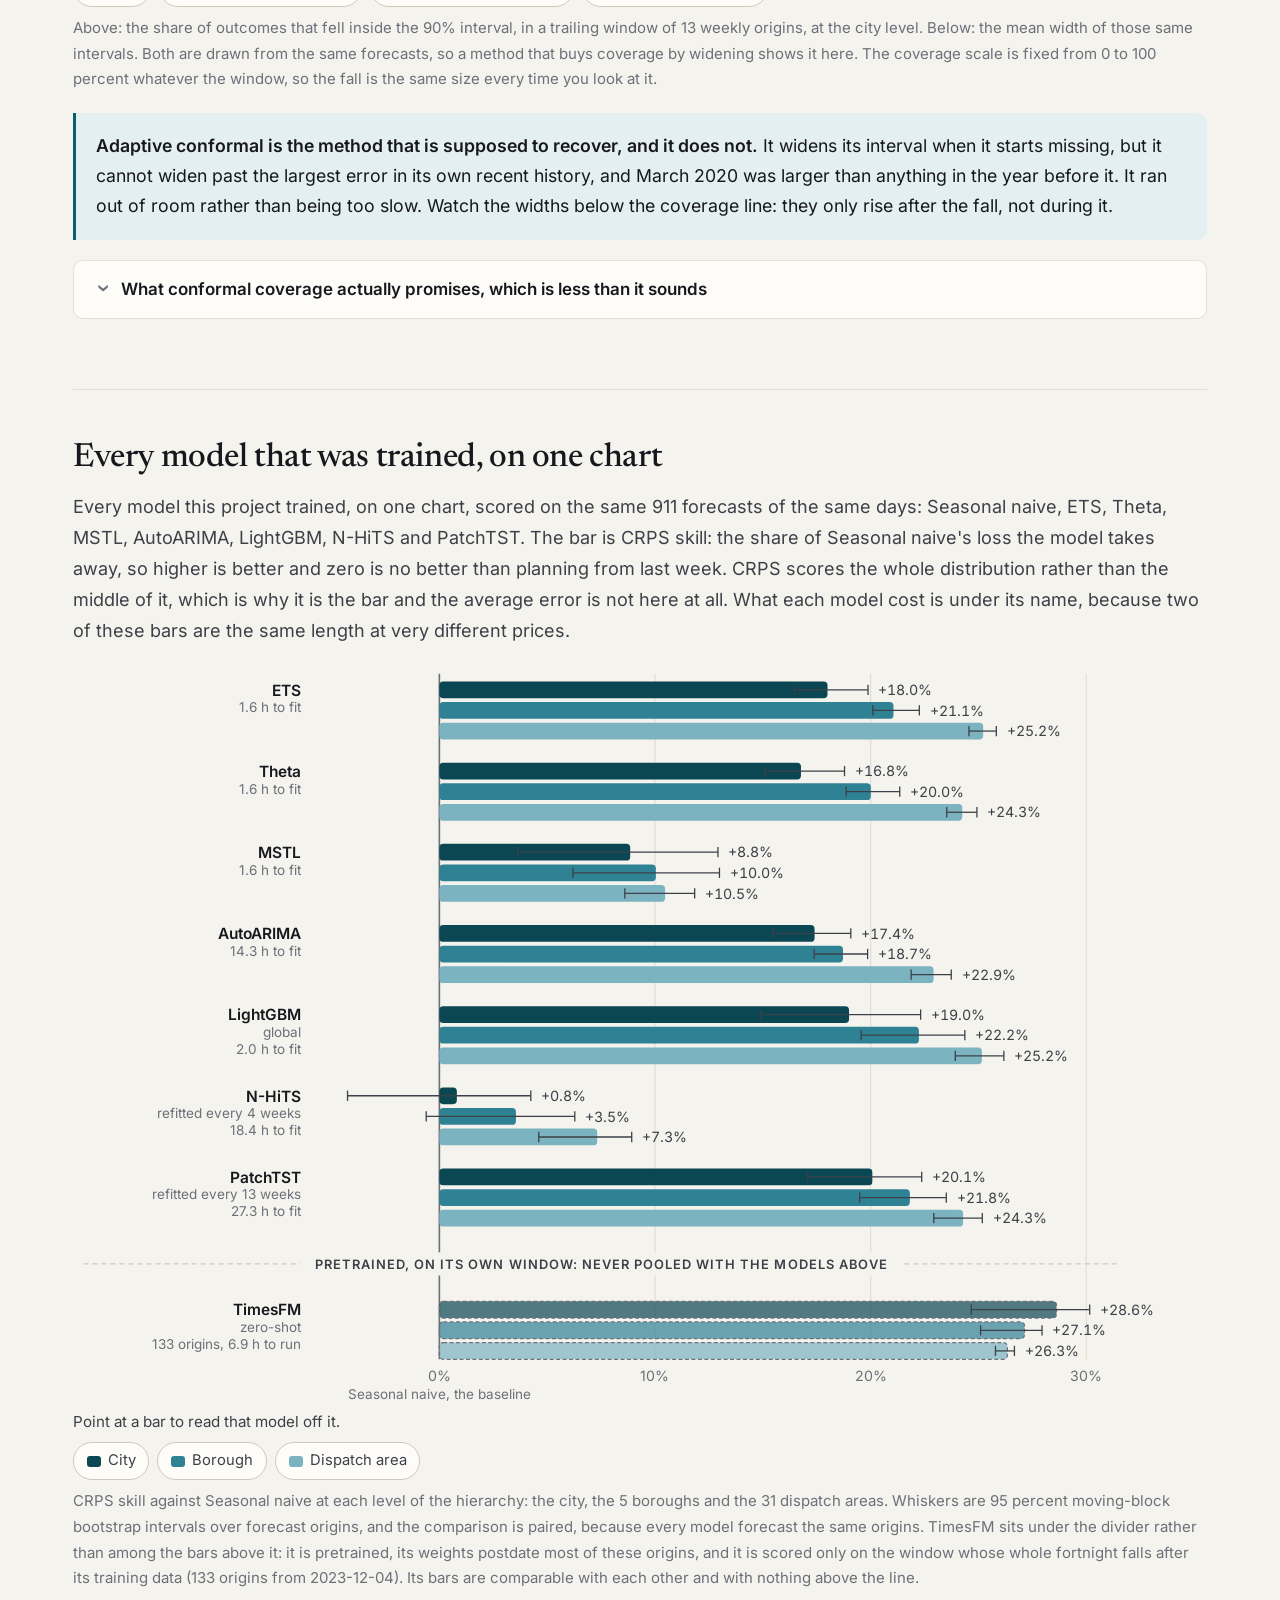
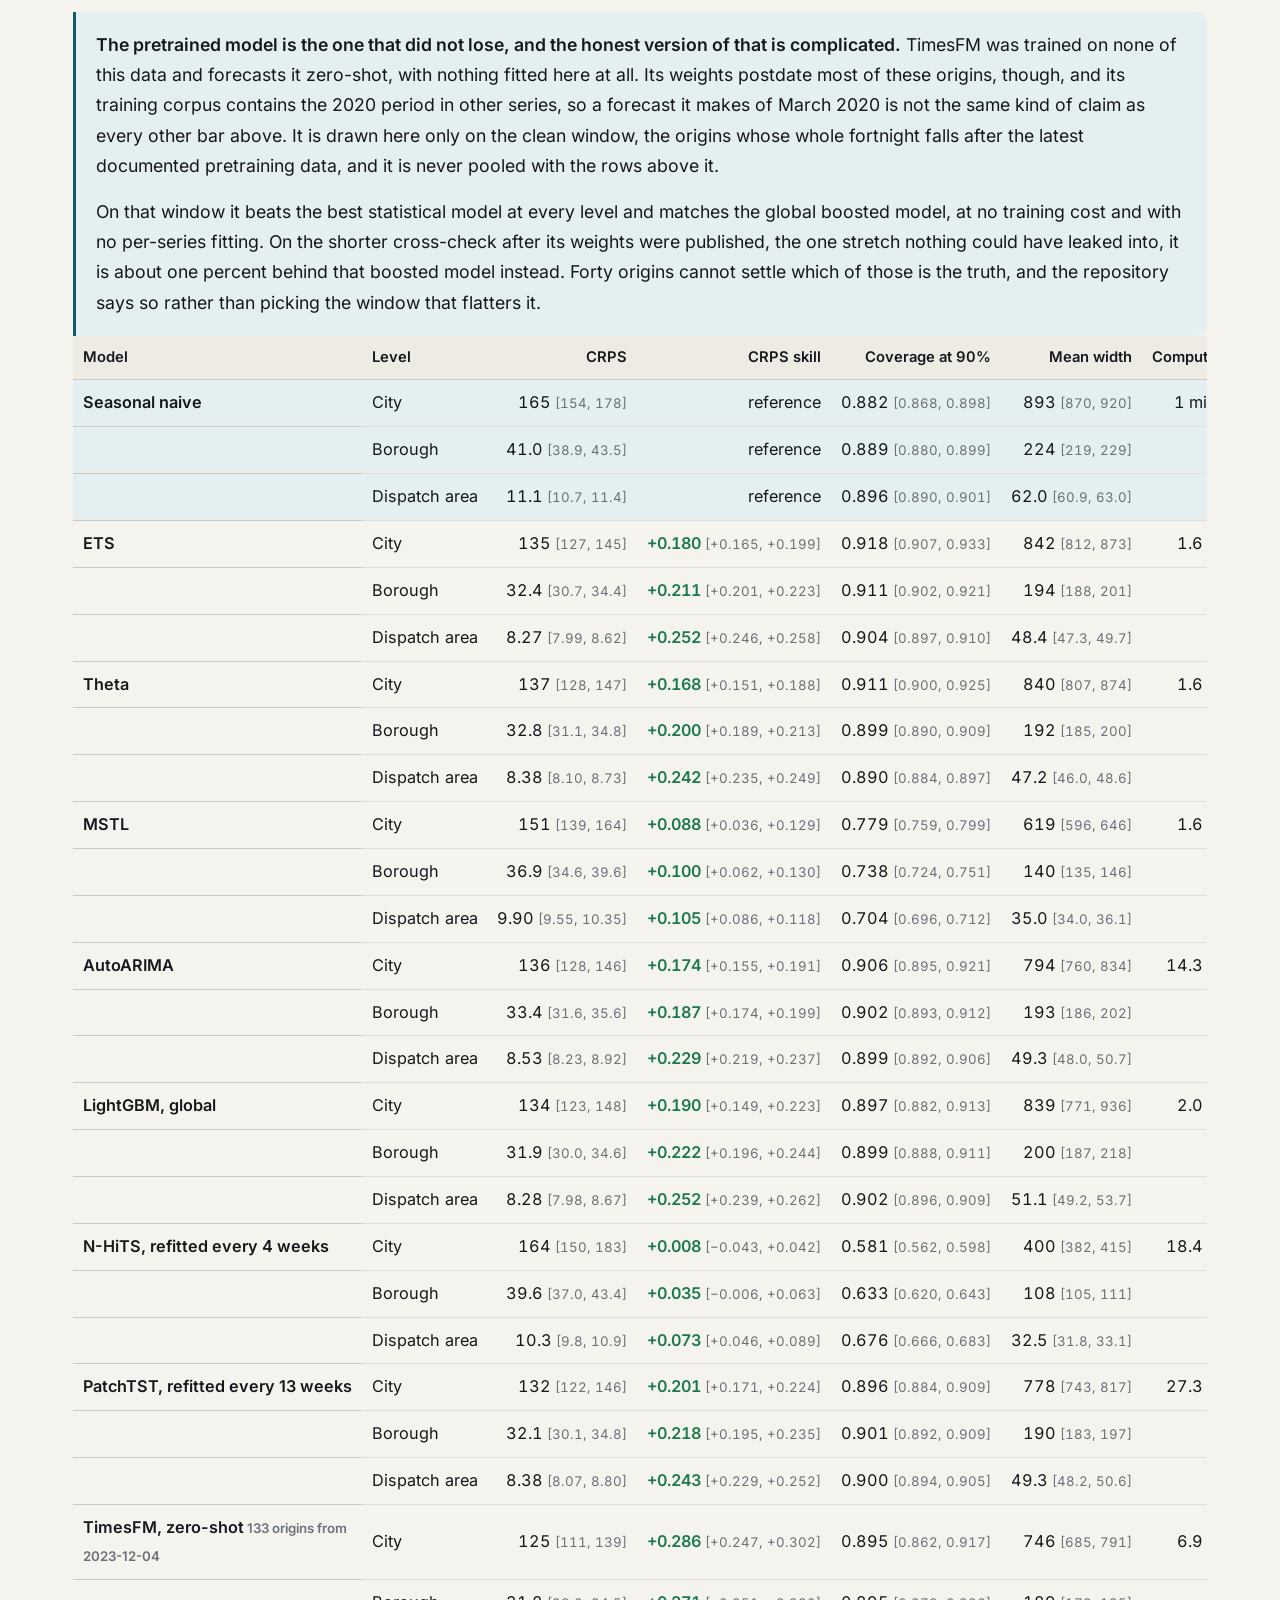
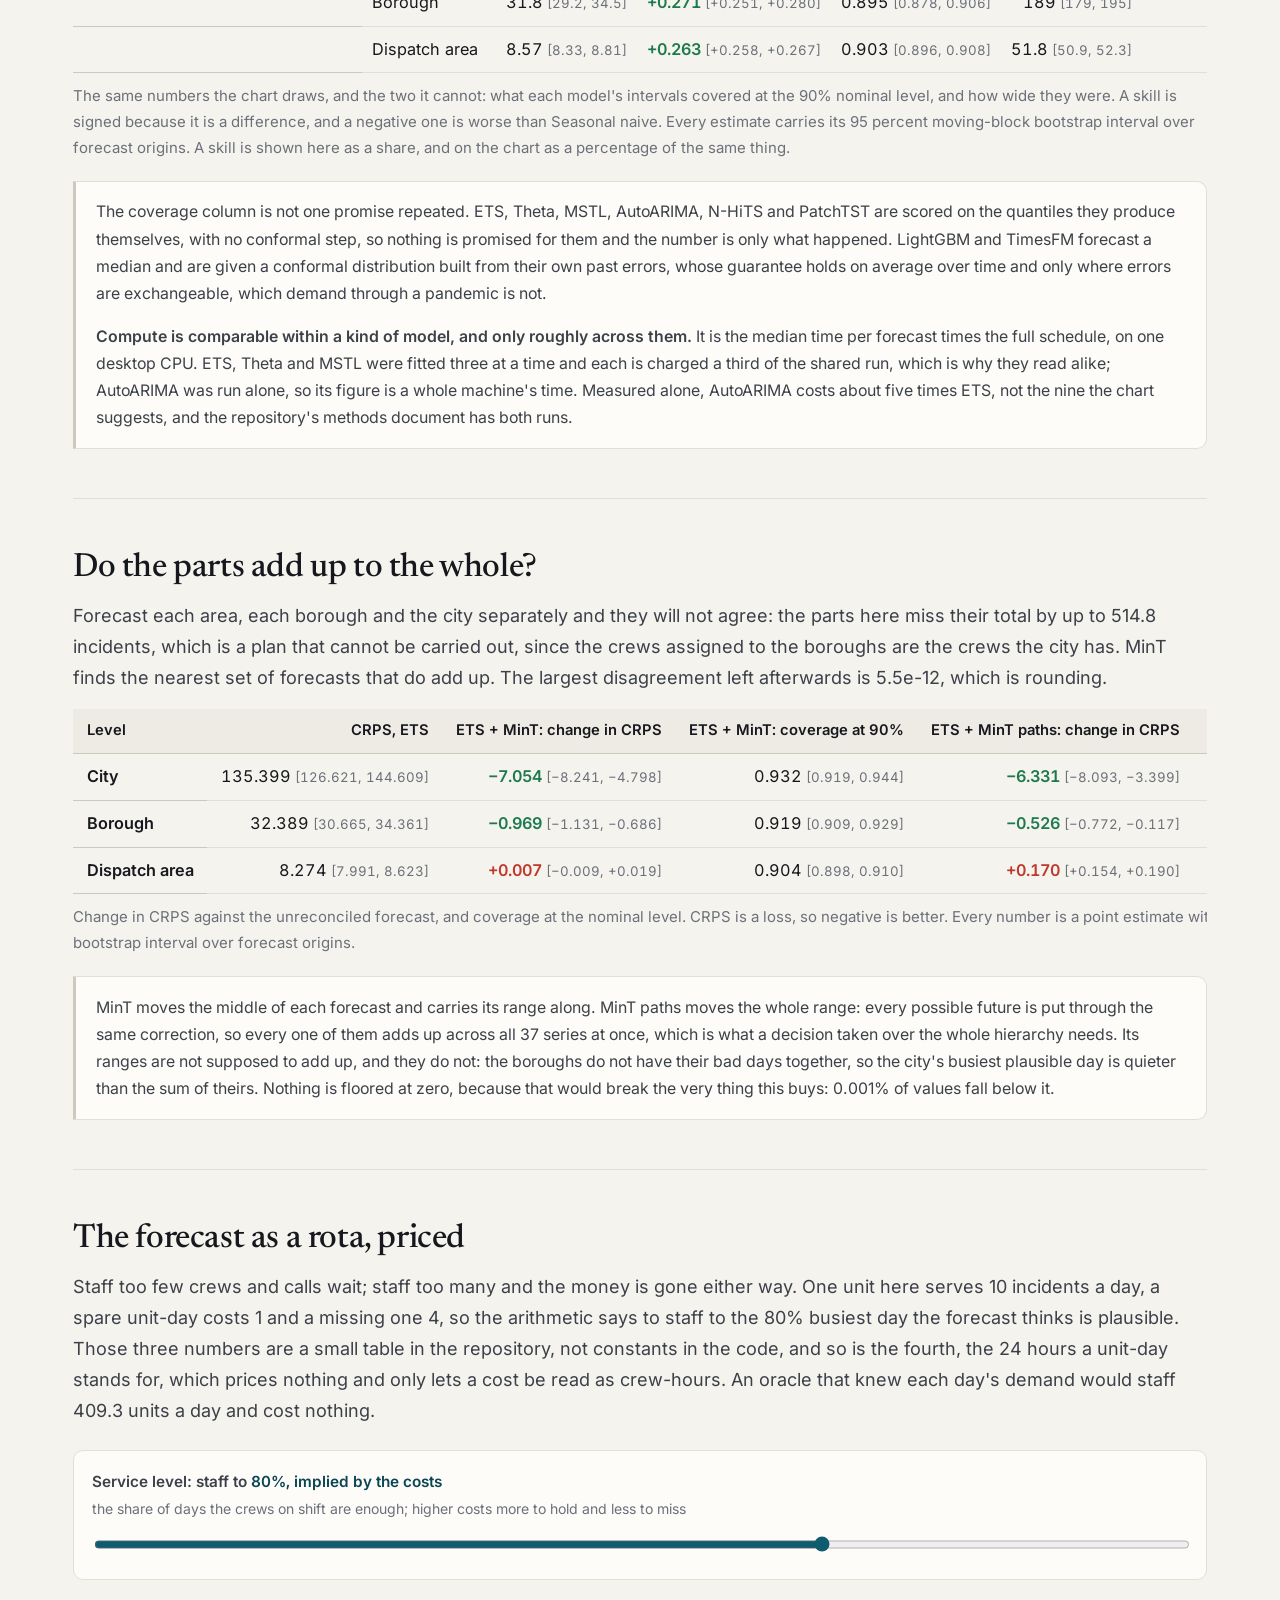
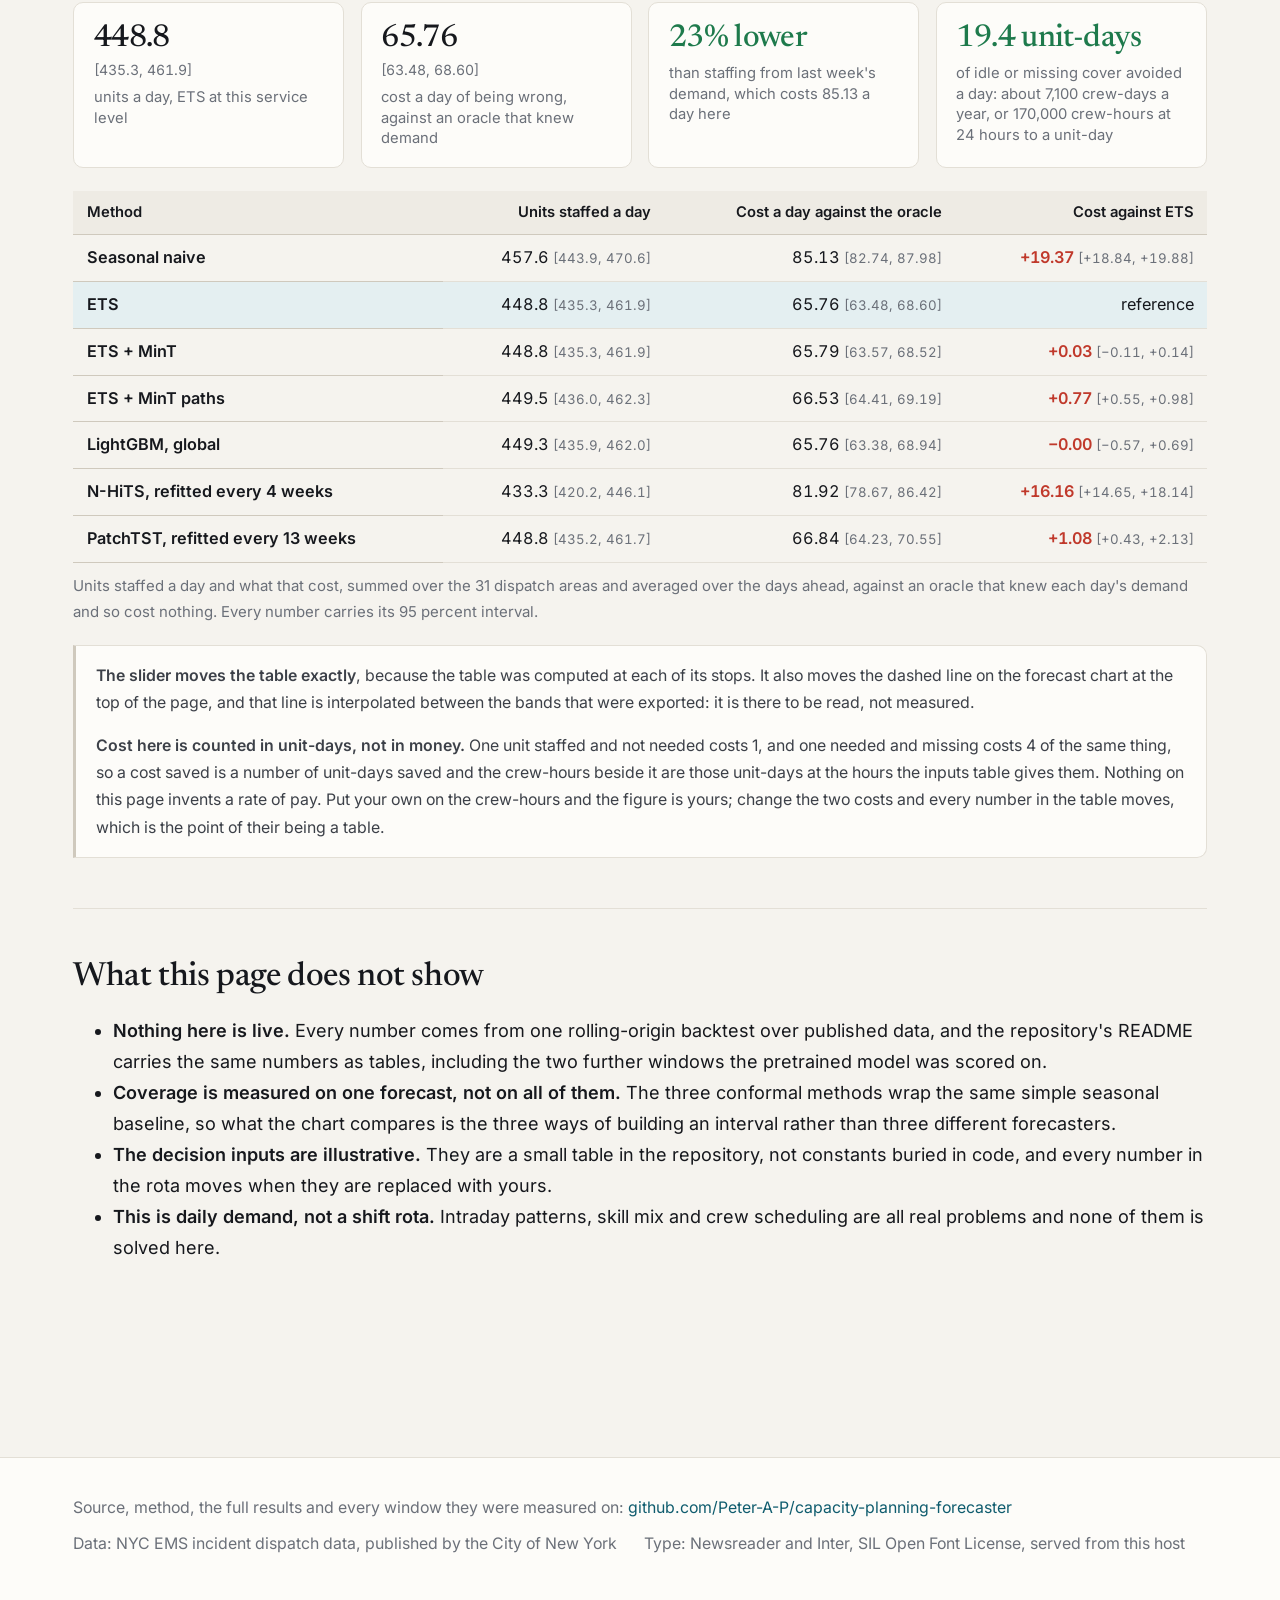
==== commit dc0ab9fb: "The headline asks the staffing question: how many crews, and how sure" ====
--- a/dashboard/index.html
+++ b/dashboard/index.html
@@ -18,7 +18,7 @@
 
   <header class="hero">
     <p class="eyebrow">Measured results, reproducible from one command</p>
-    <h1>Anyone can forecast demand. Did the range hold when <span class="hl">the world changed?</span></h1>
+    <h1><span class="hl">How many crews to put on shift, and how sure can you be?</span> Seventeen years of forecasts, scored against what happened.</h1>
     <p class="lead">
       Emergency calls, arrivals, orders. A forecast that says "about 3,900 a day" is not a plan;
       a forecast that says "3,600 to 4,200, and that range has held nine times in ten for
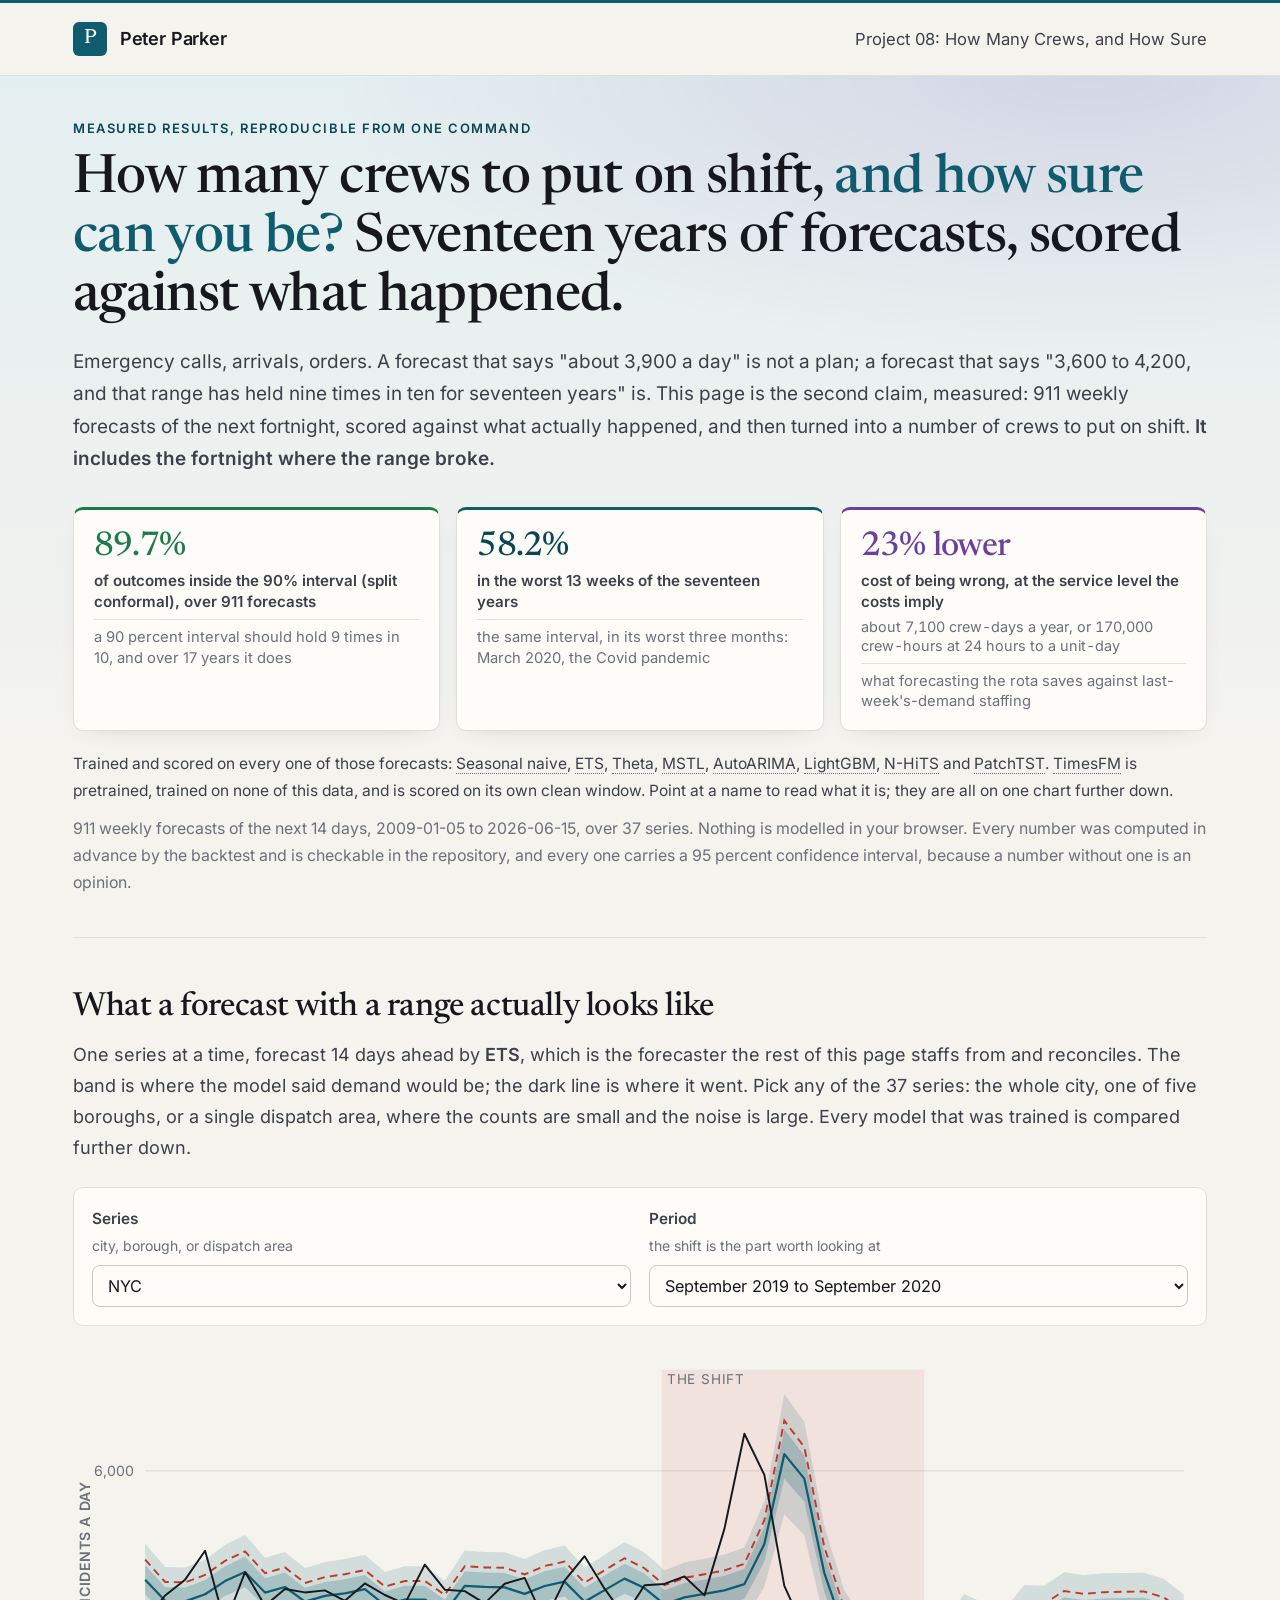
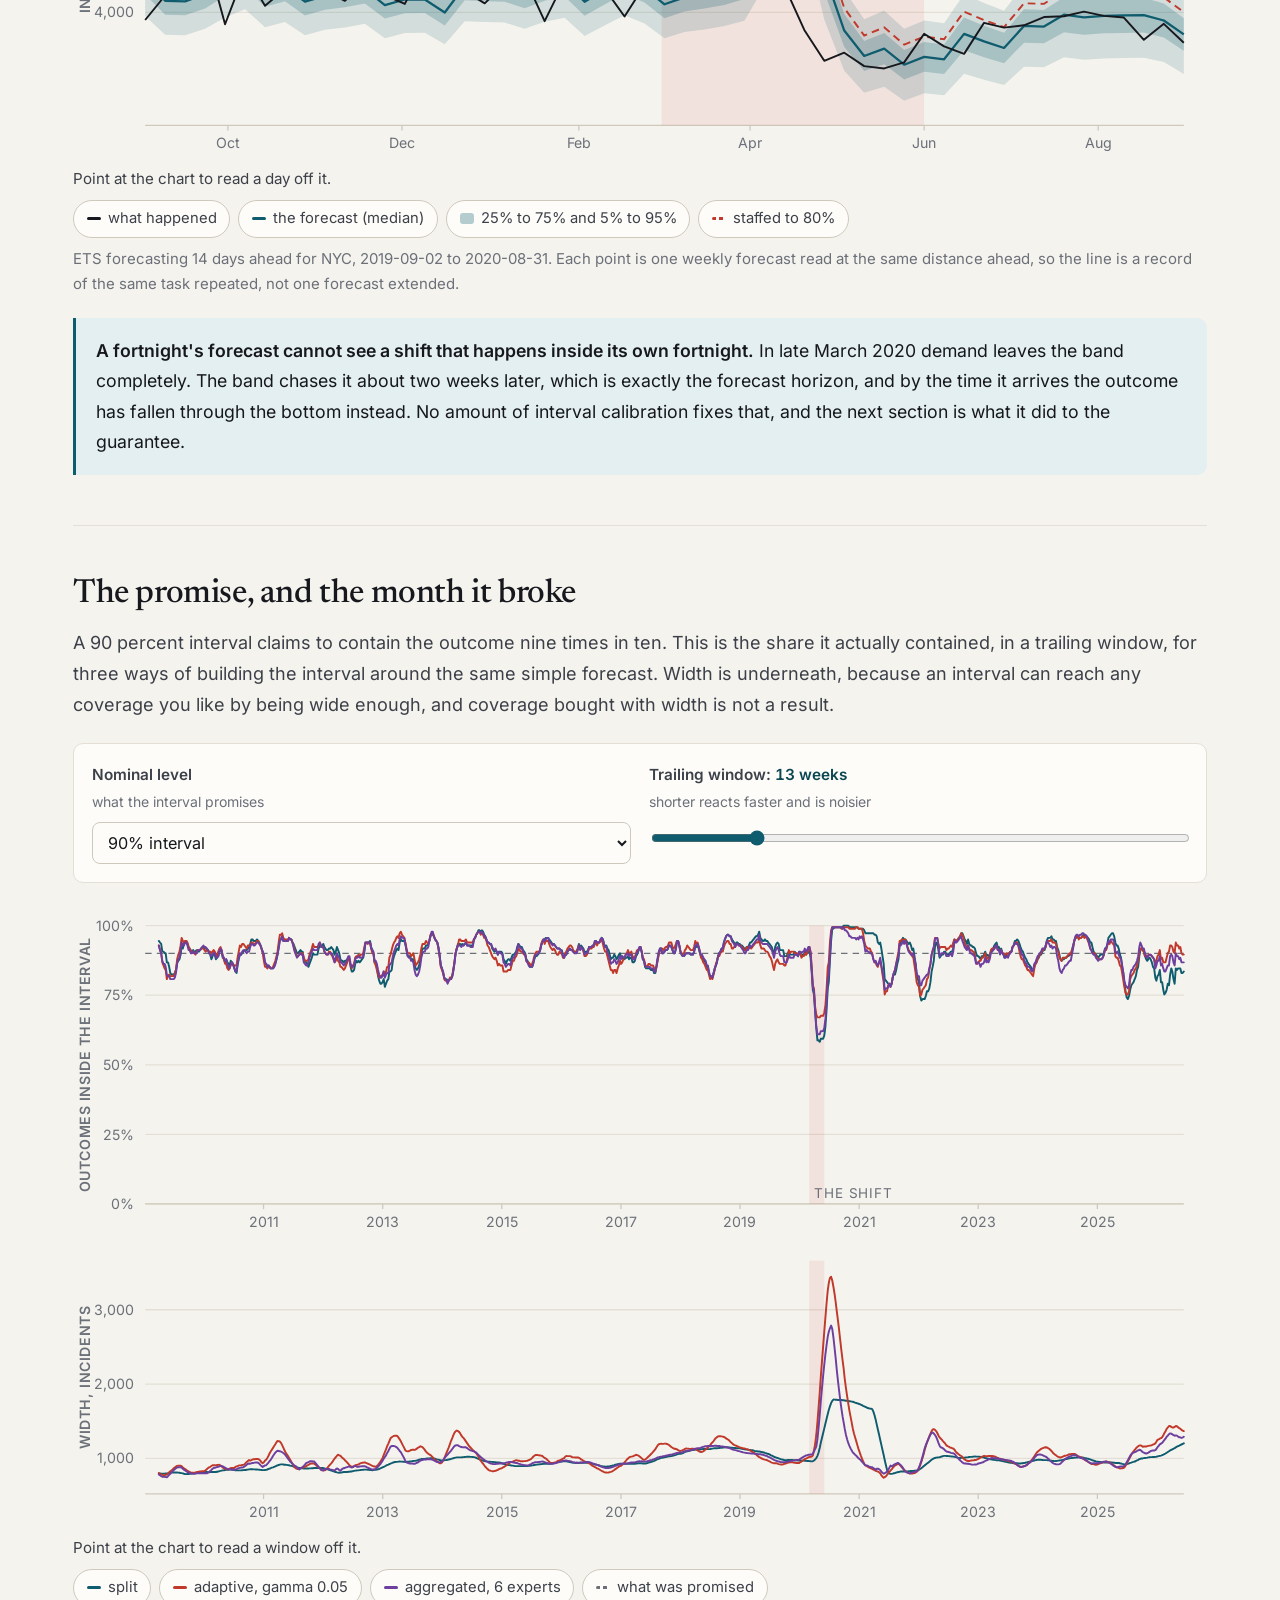
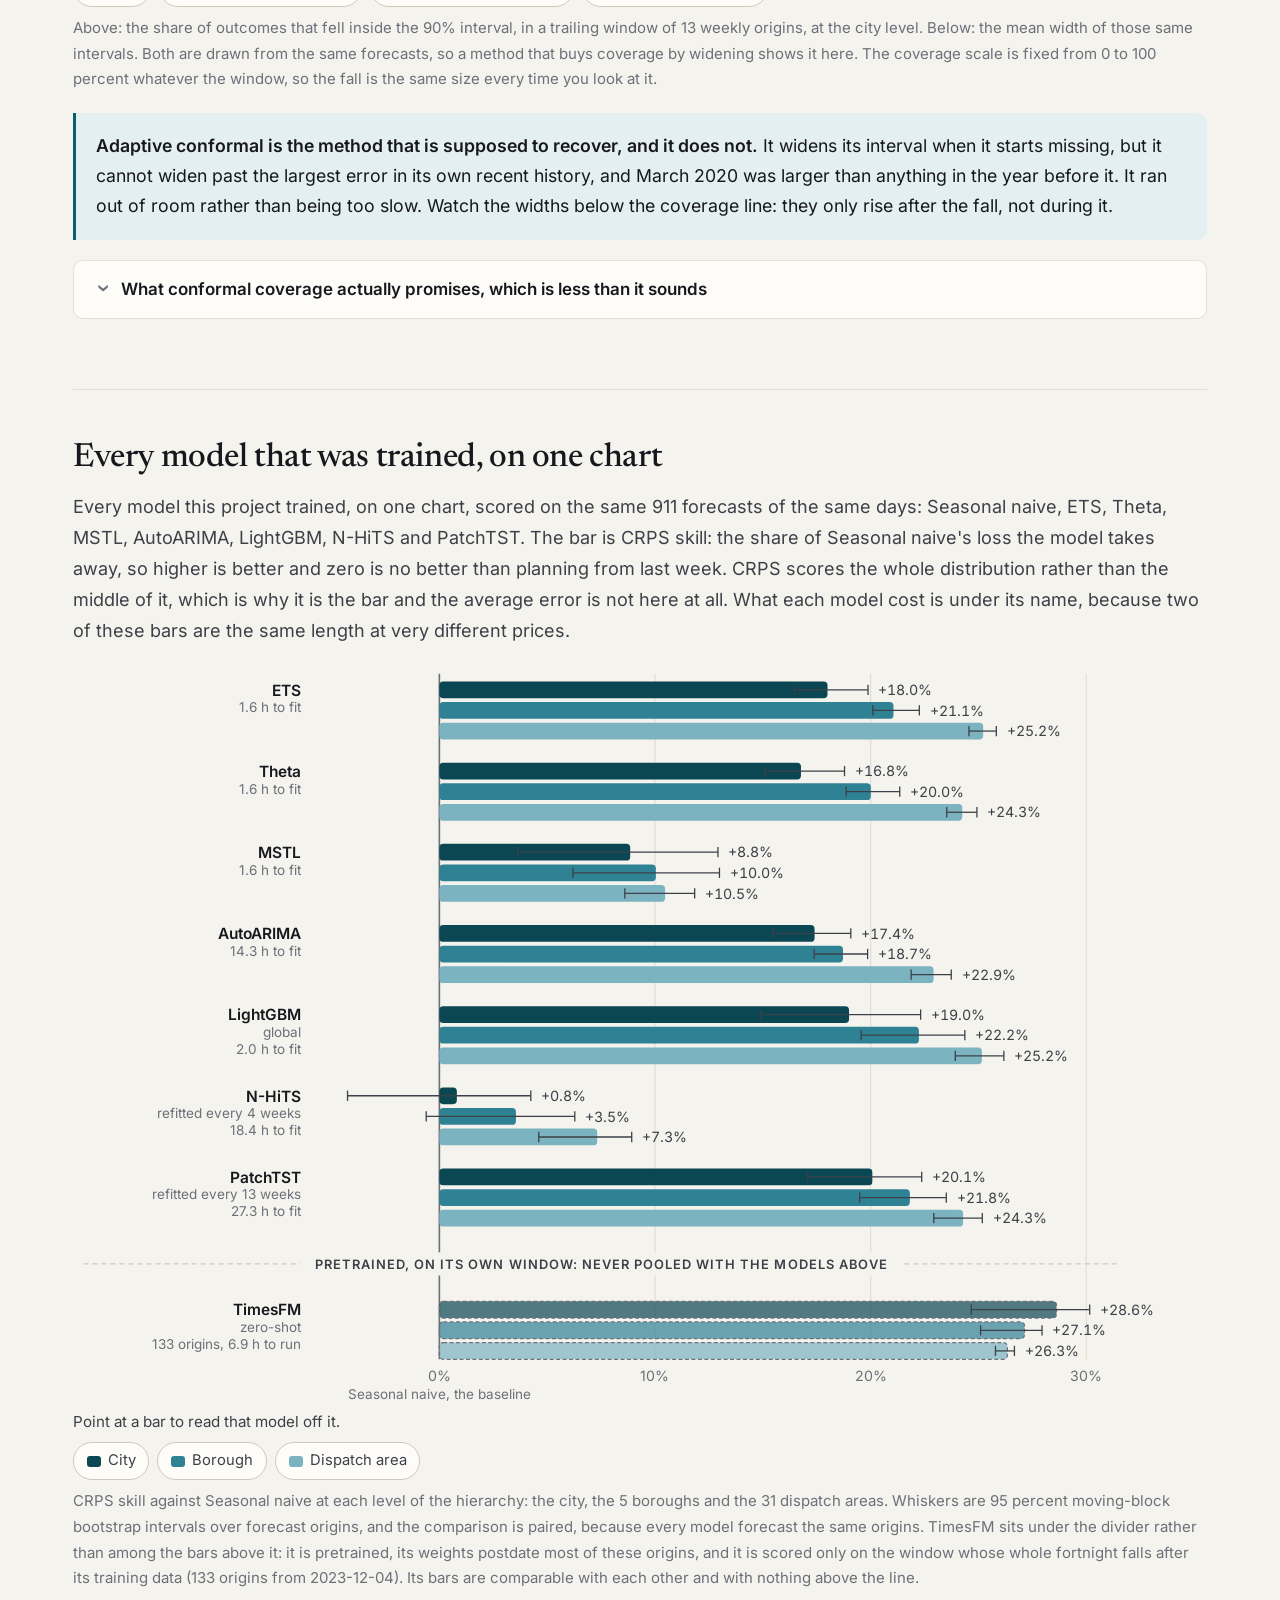
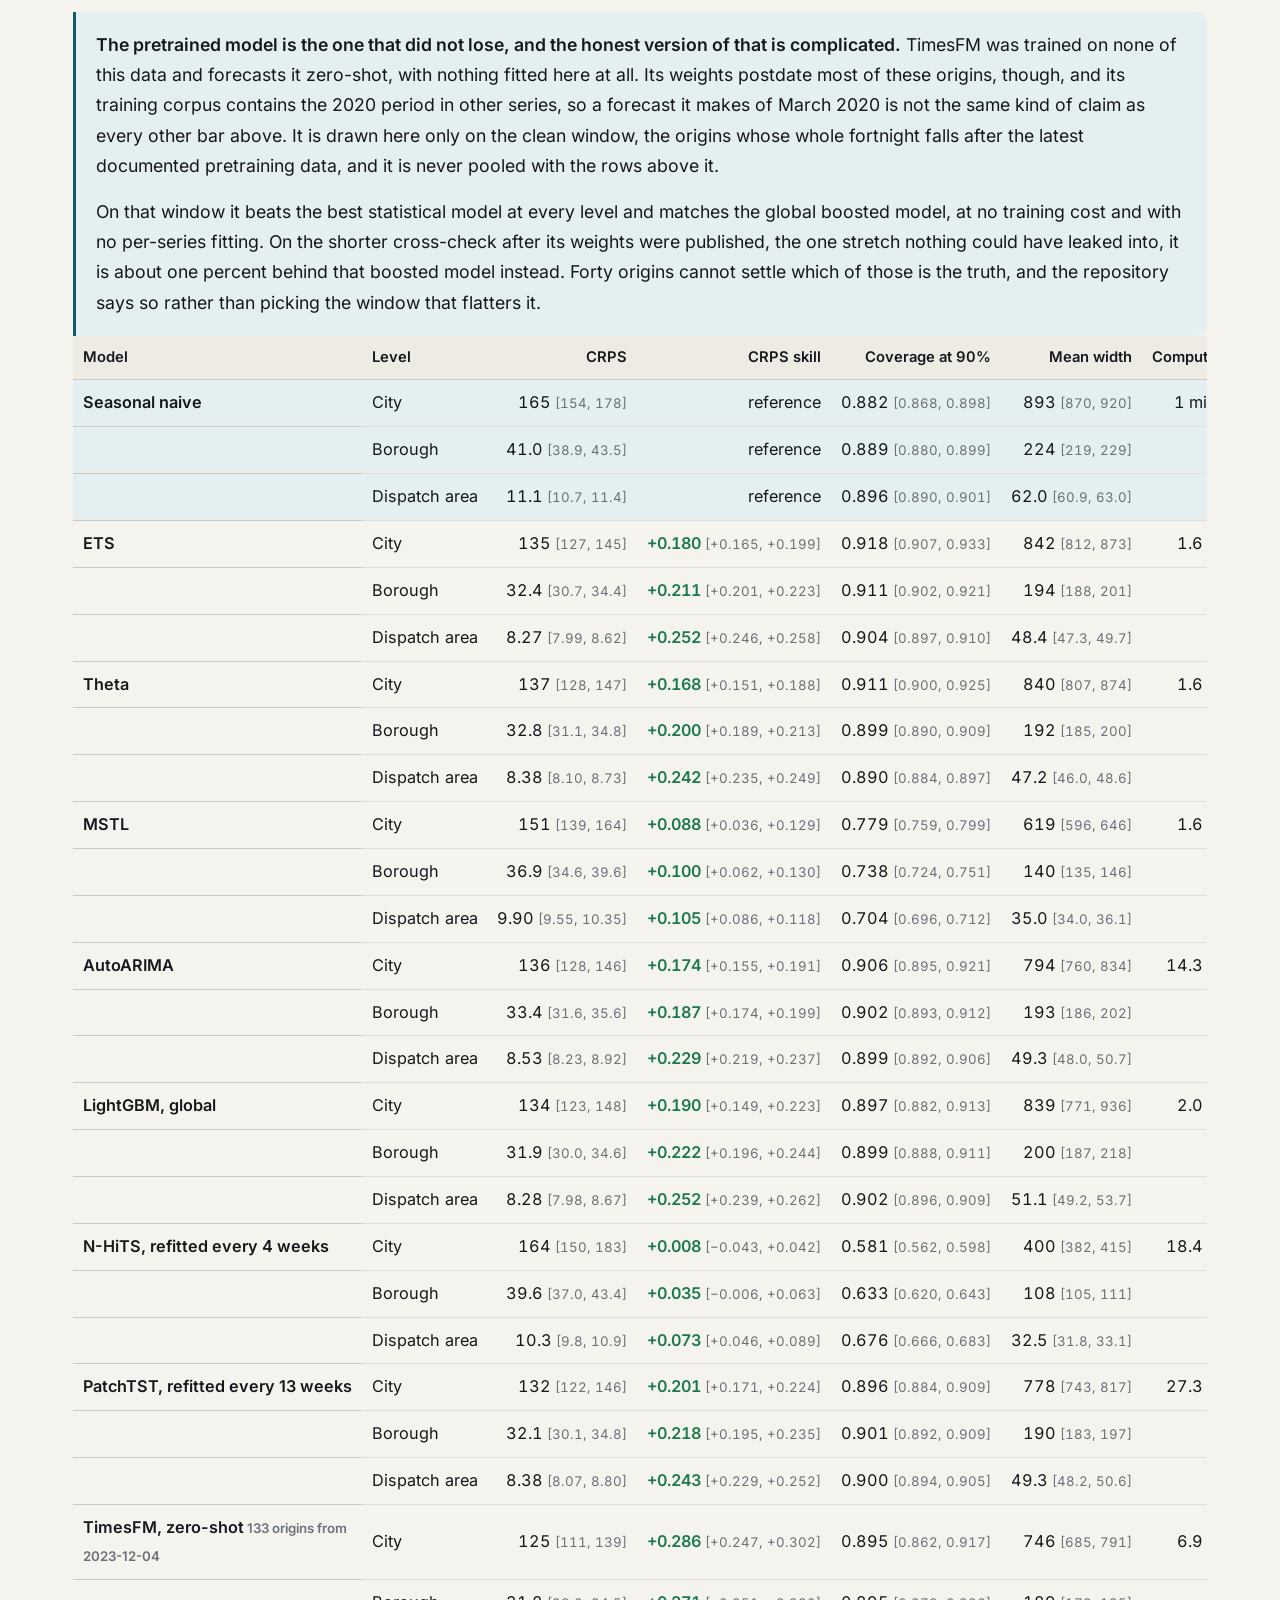
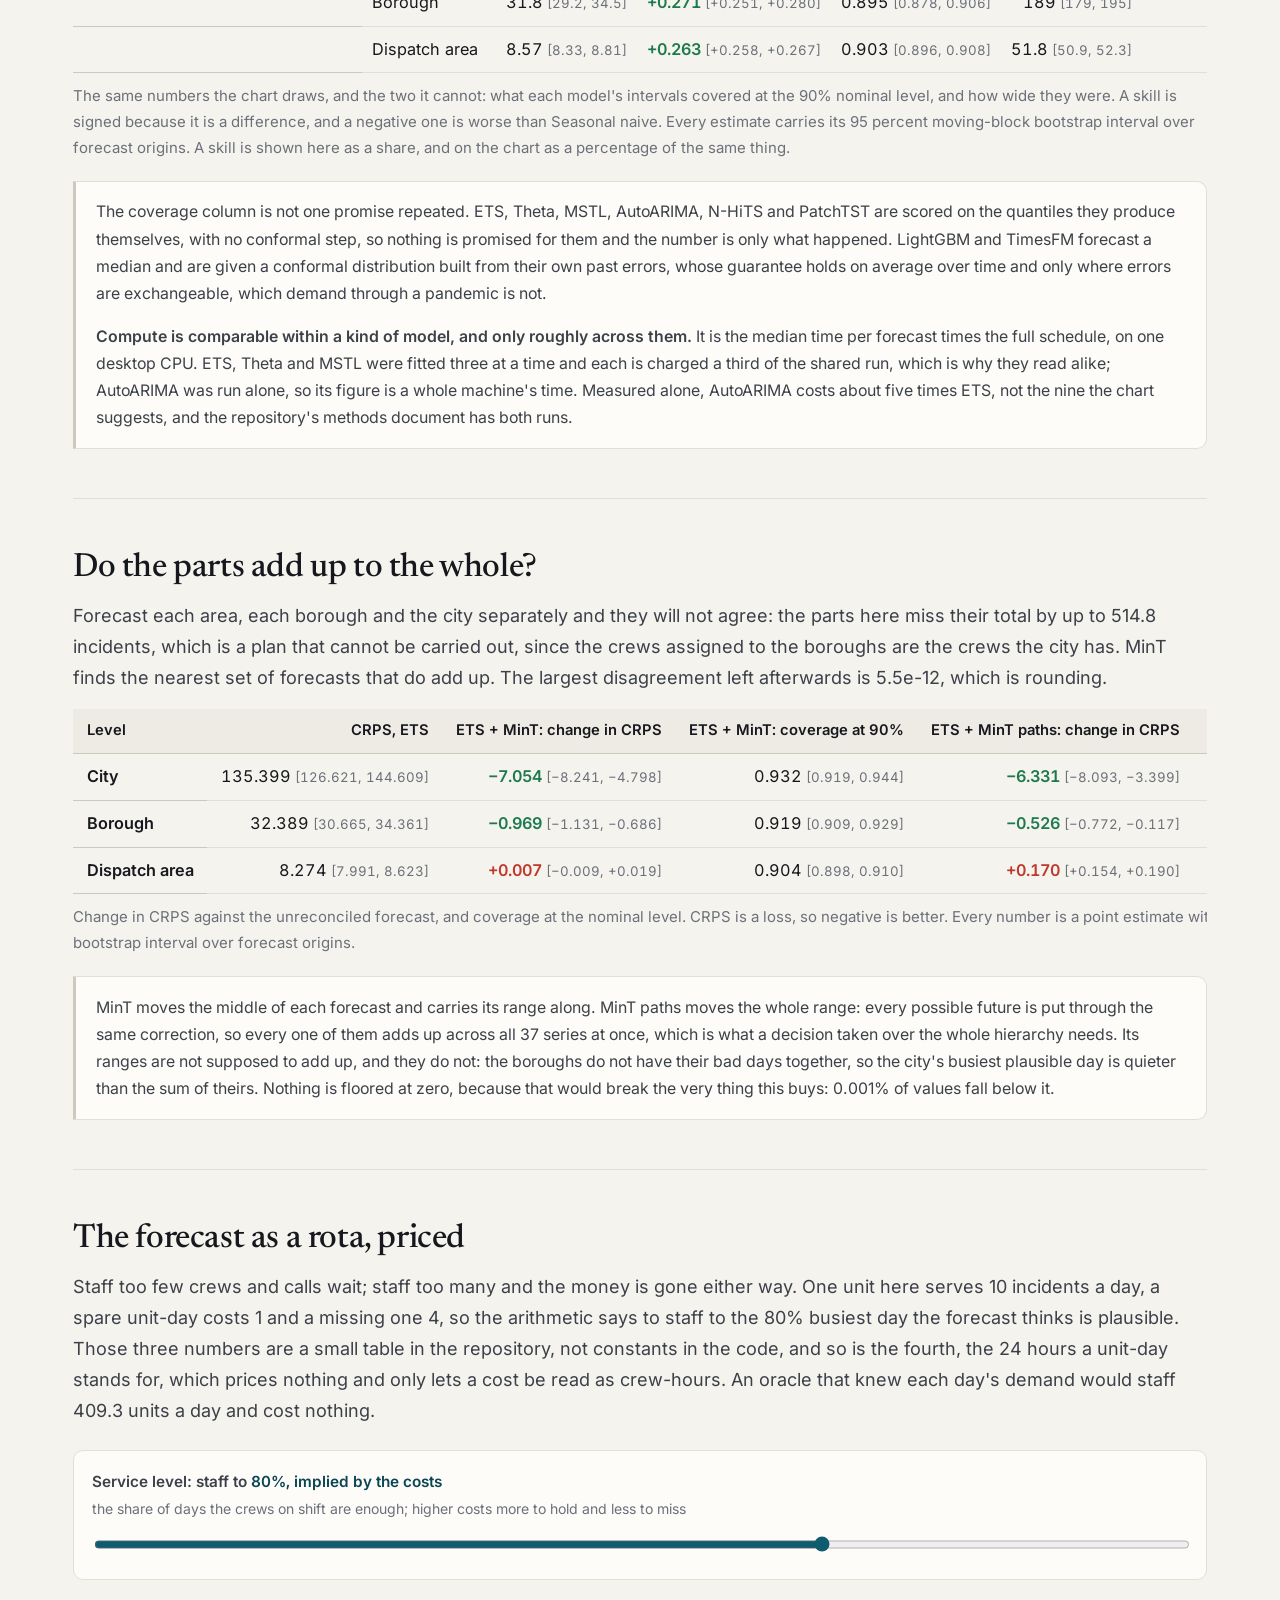
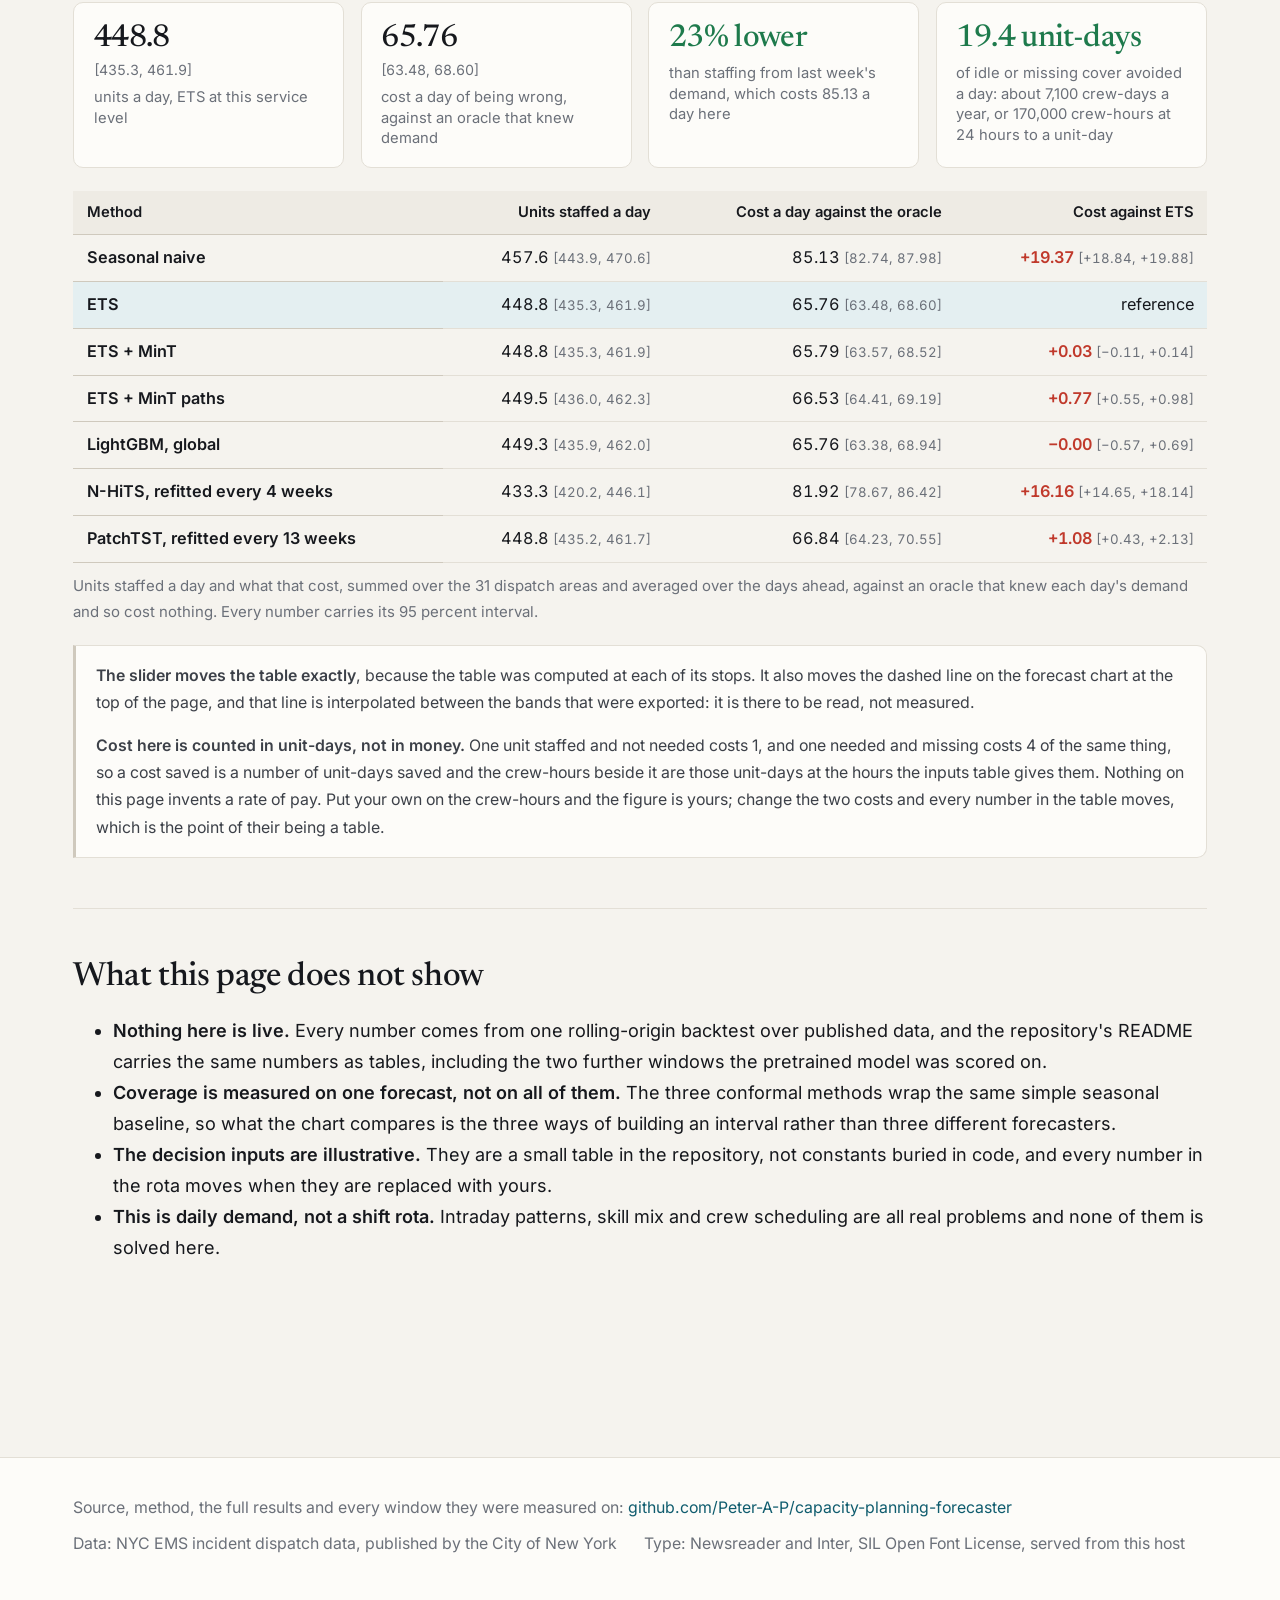
==== commit 81ec2b22: "The headline highlights only how sure" ====
--- a/dashboard/index.html
+++ b/dashboard/index.html
@@ -18,7 +18,7 @@
 
   <header class="hero">
     <p class="eyebrow">Measured results, reproducible from one command</p>
-    <h1><span class="hl">How many crews to put on shift, and how sure can you be?</span> Seventeen years of forecasts, scored against what happened.</h1>
+    <h1>How many crews to put on shift, <span class="hl">and how sure can you be?</span> Seventeen years of forecasts, scored against what happened.</h1>
     <p class="lead">
       Emergency calls, arrivals, orders. A forecast that says "about 3,900 a day" is not a plan;
       a forecast that says "3,600 to 4,200, and that range has held nine times in ten for
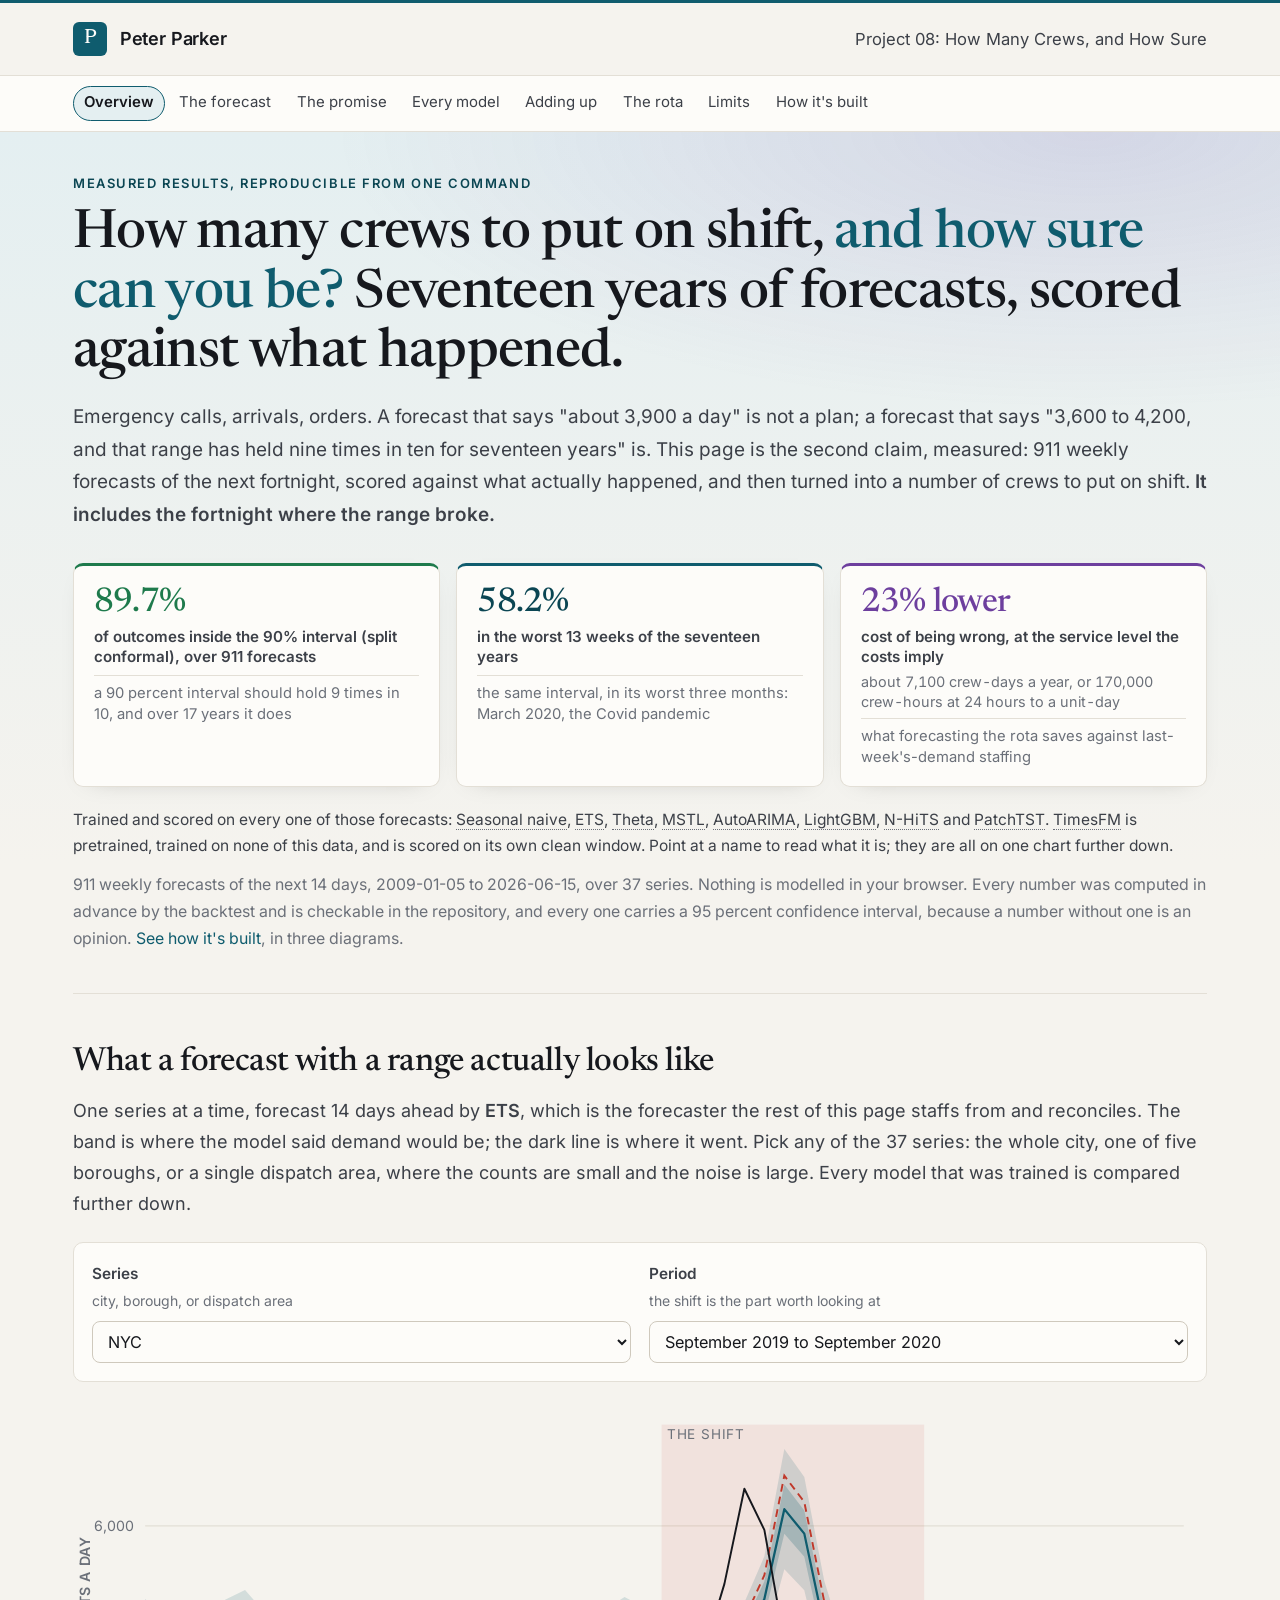
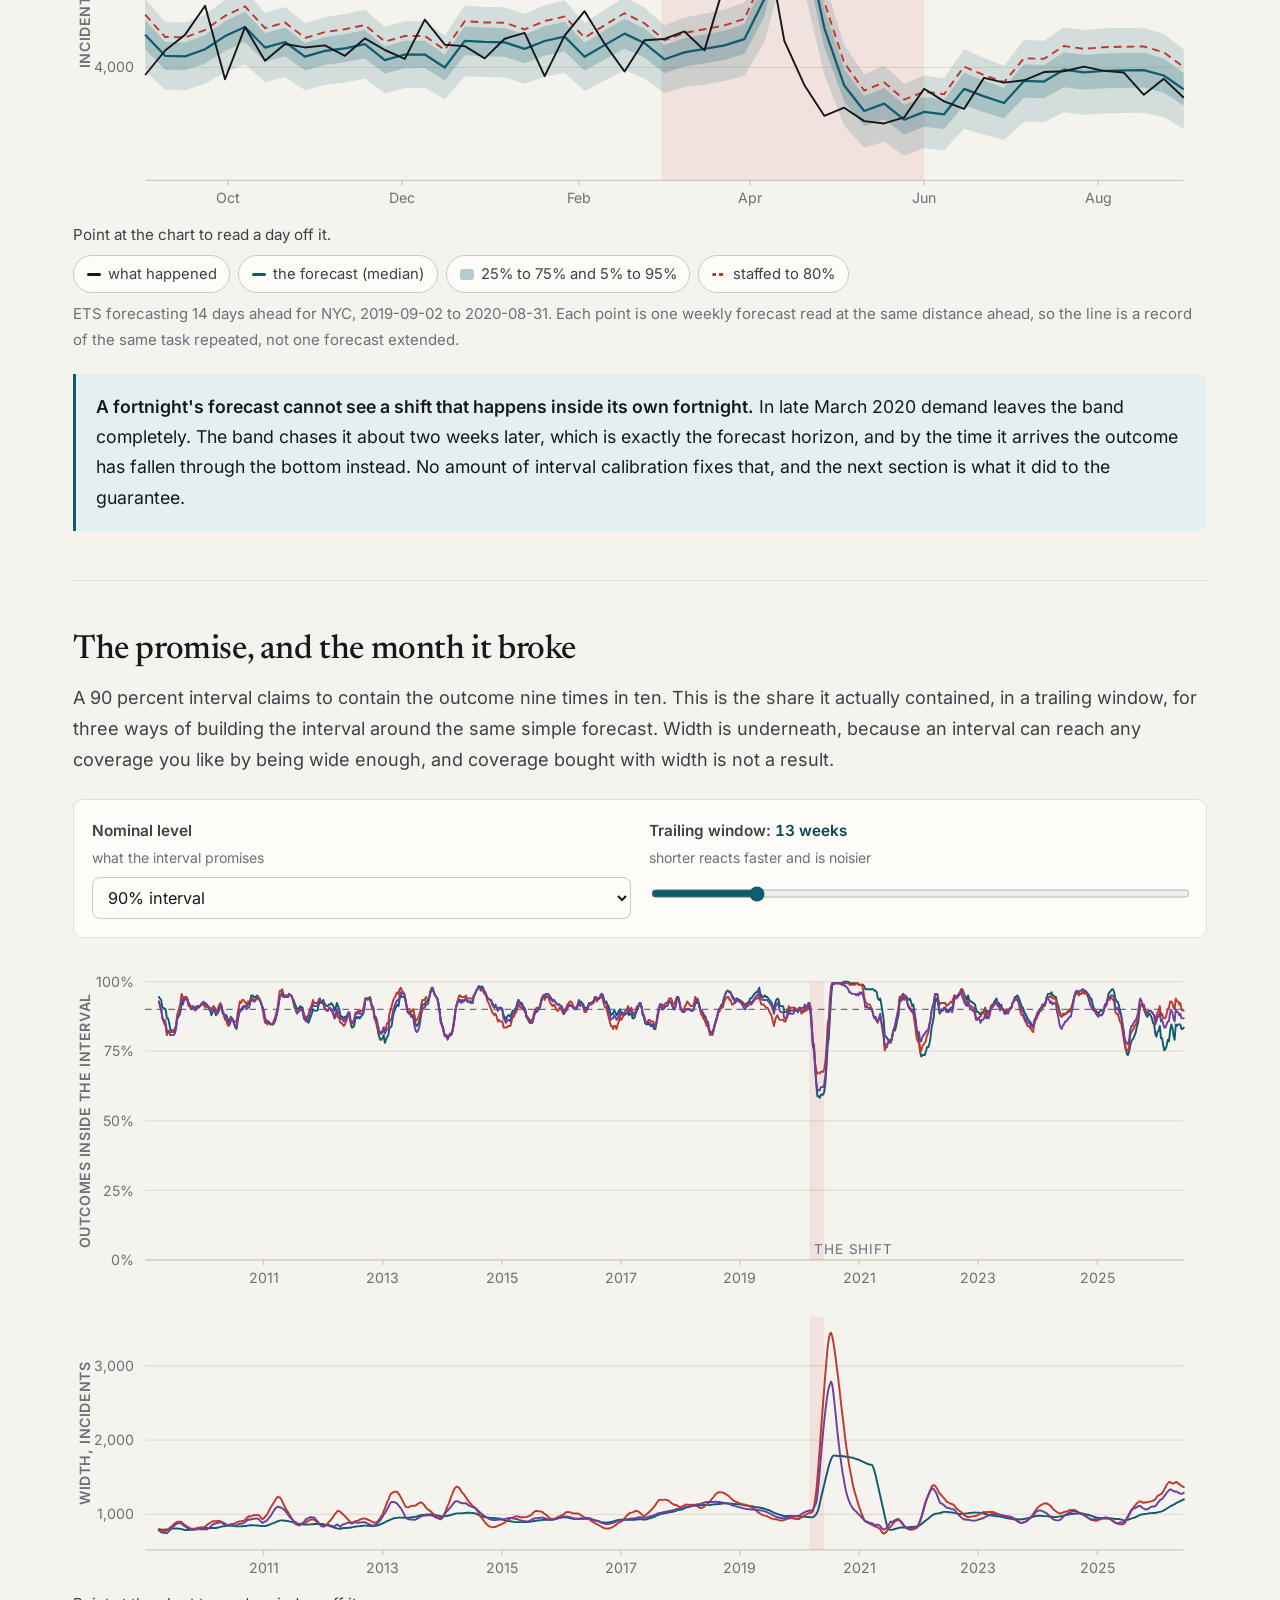
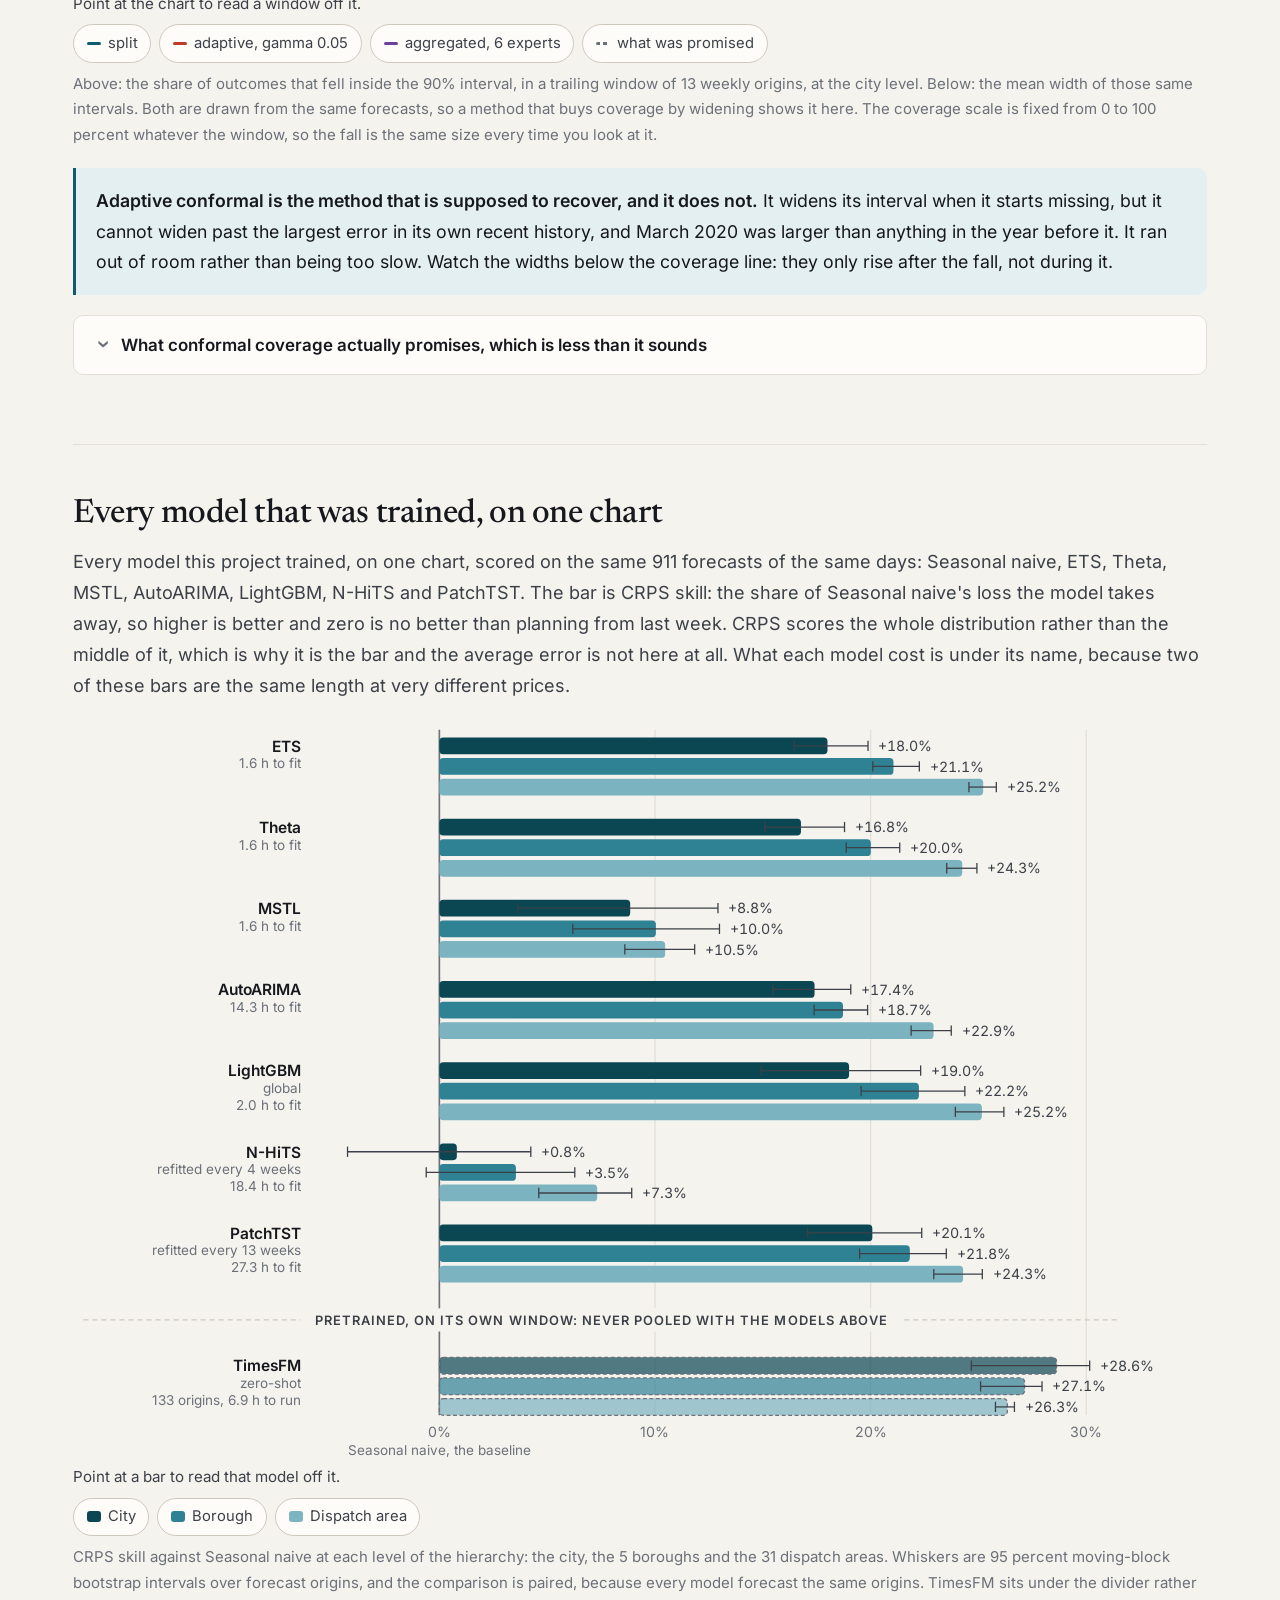
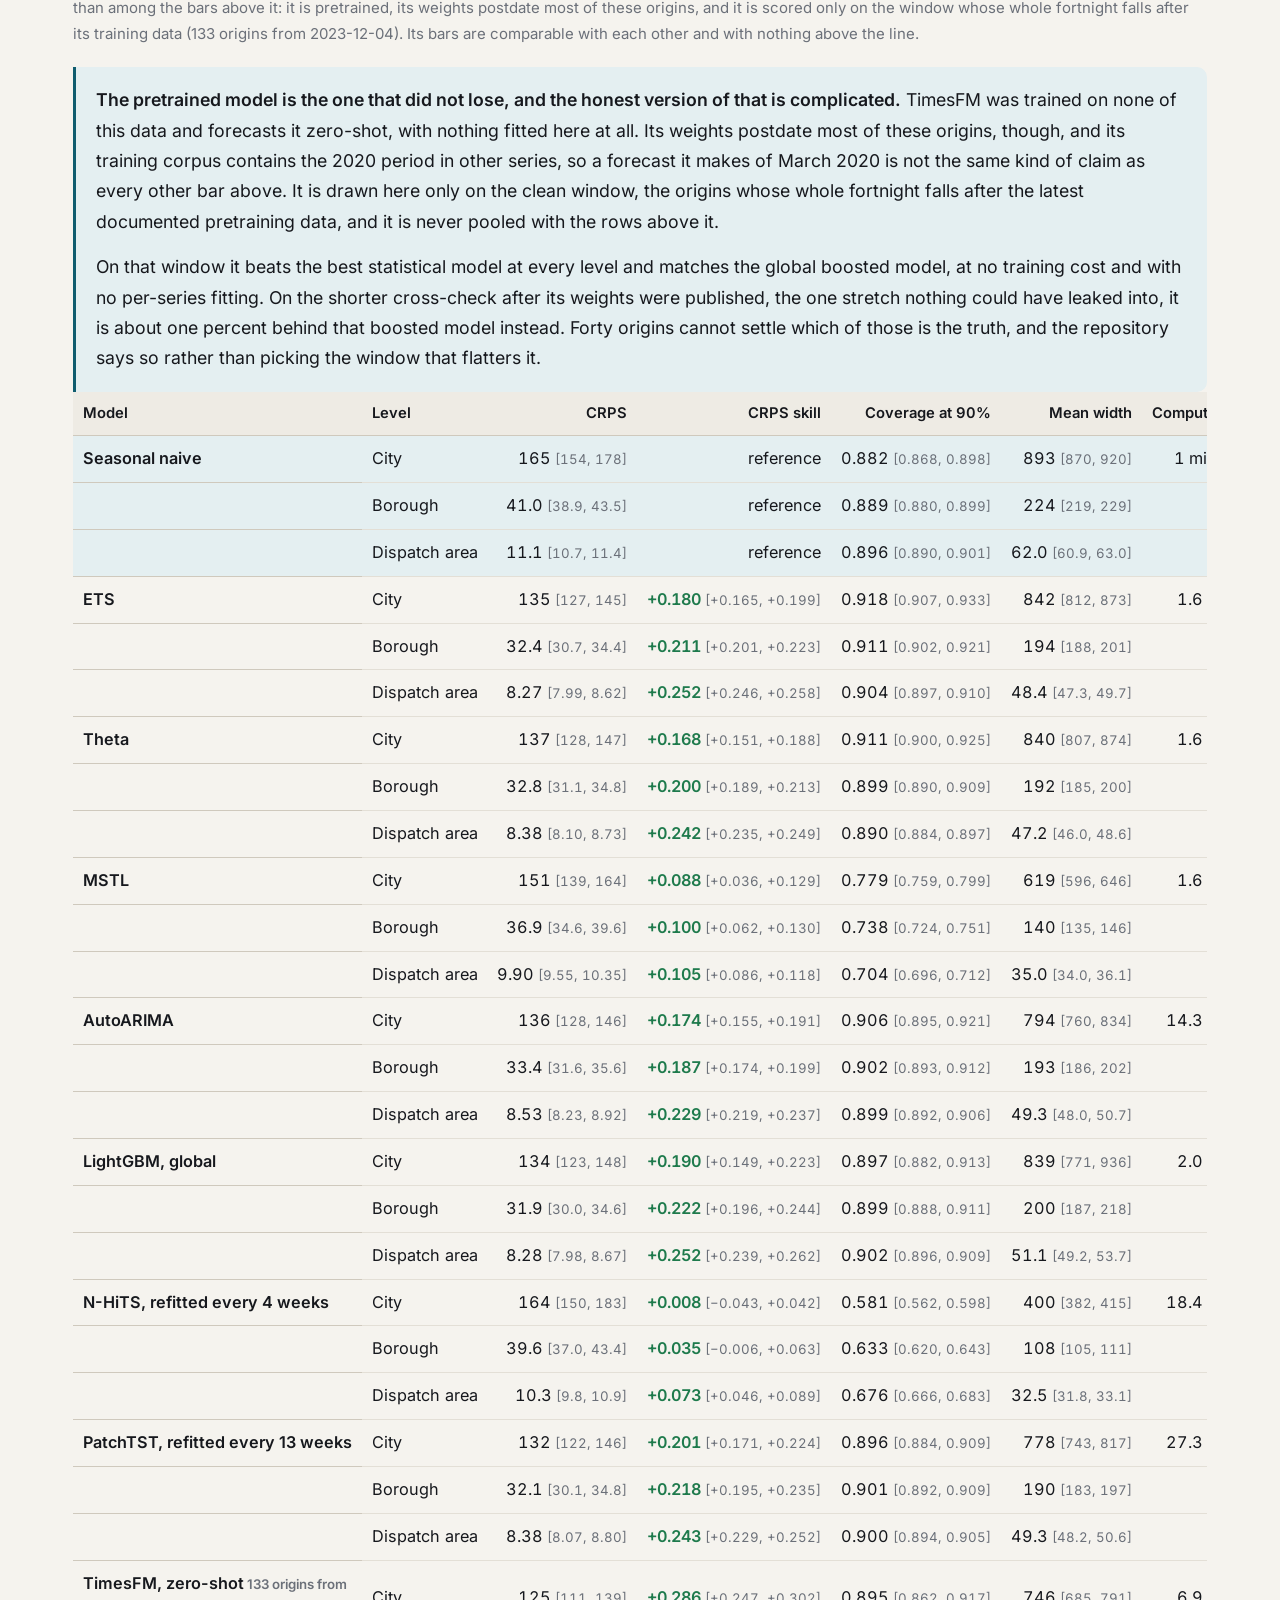
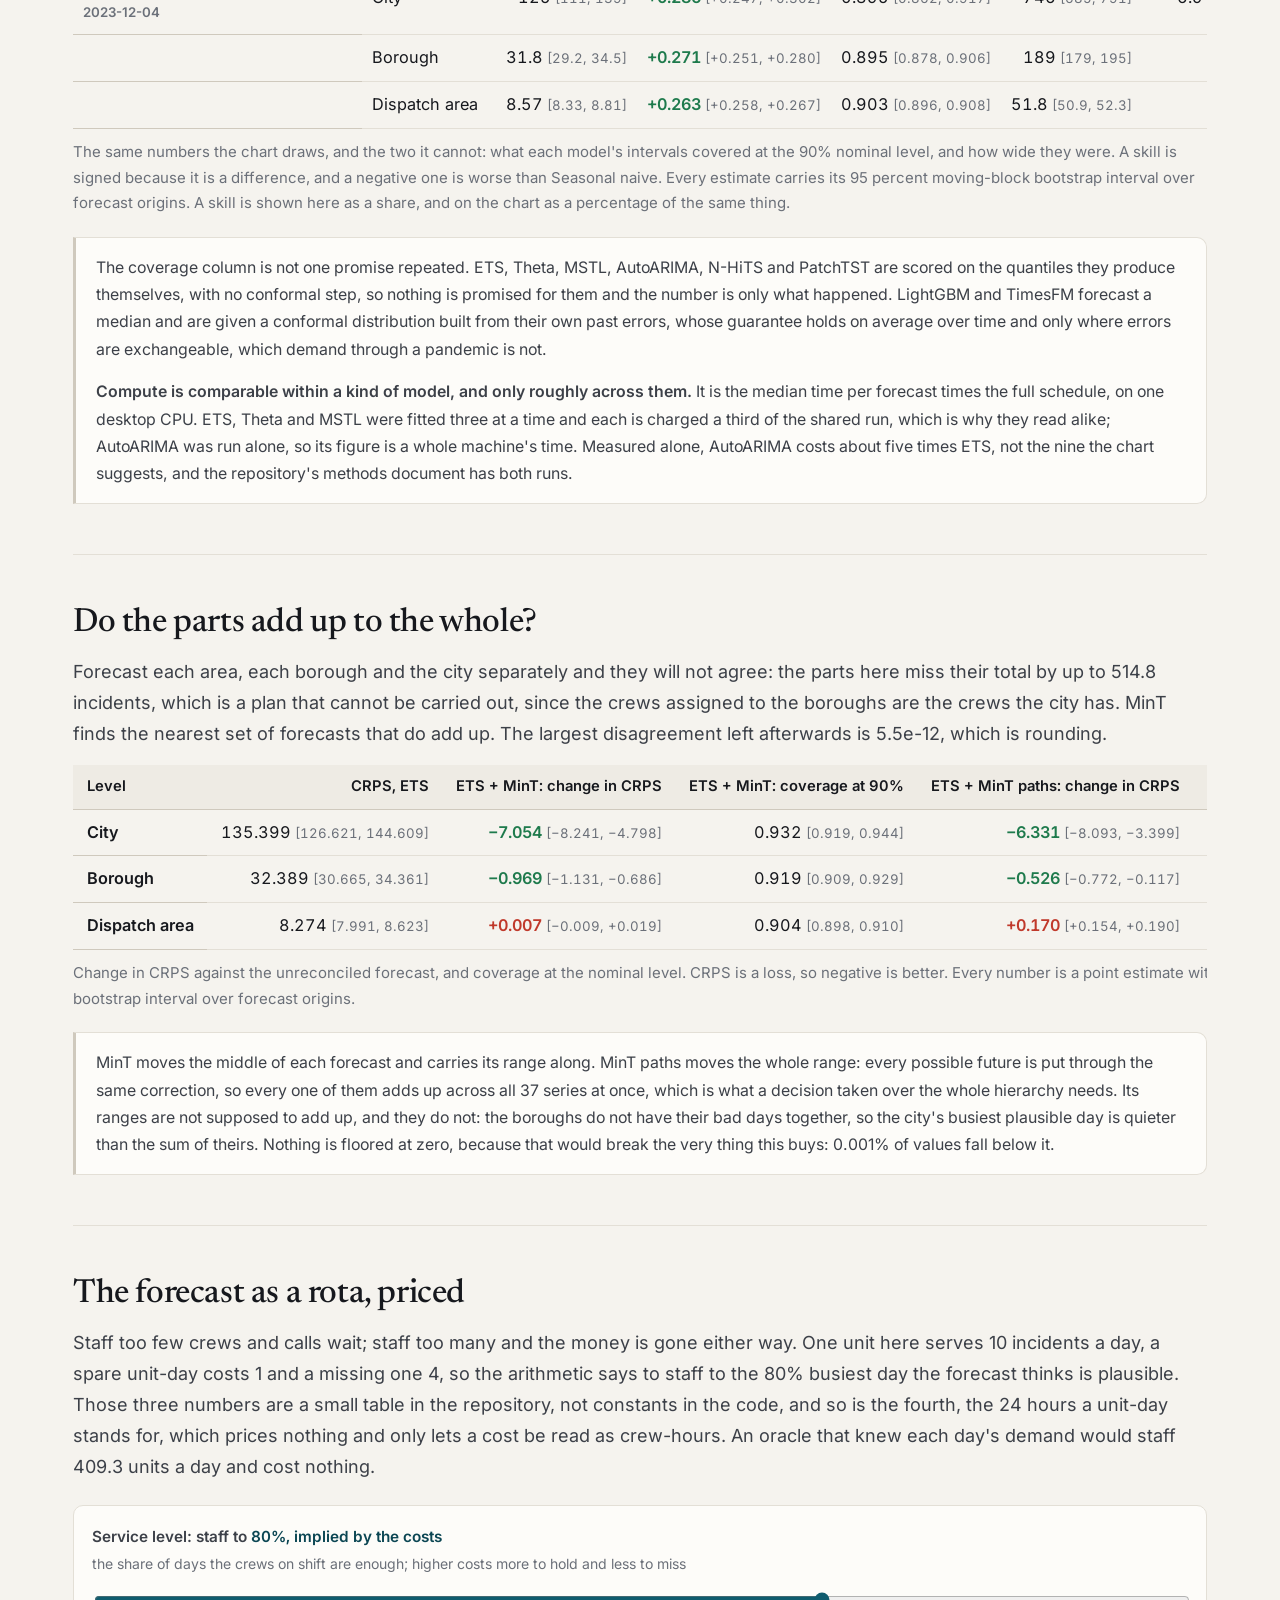
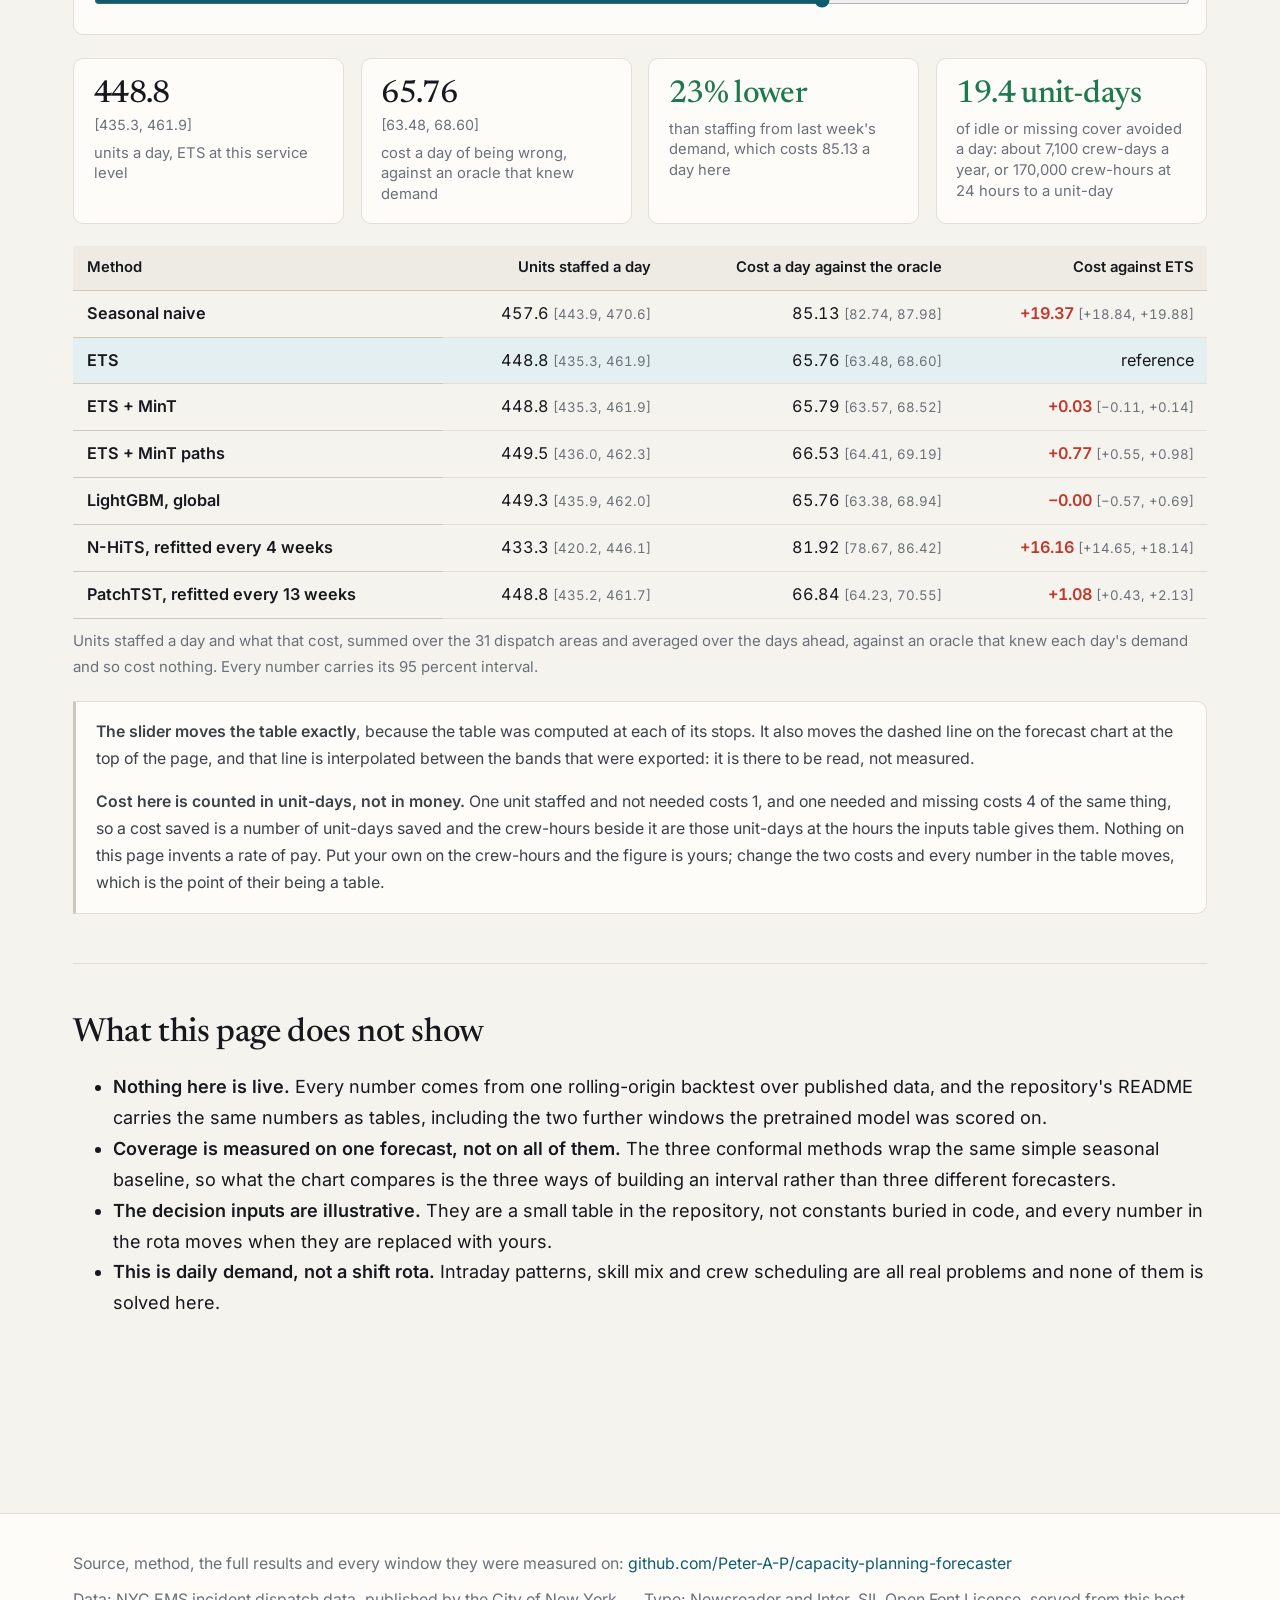
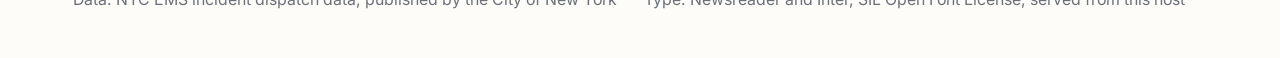
==== commit 19acec24: "How it's built: an architecture page on the site with the diagrams in plain language, a menu across " ====
--- a/dashboard/index.html
+++ b/dashboard/index.html
@@ -14,6 +14,18 @@
     <p class="top-nav"><a href="https://peterparker.ca/projects/capacity-planning-forecaster/">Project 08: How Many Crews, and How Sure</a></p>
   </div>
 </header>
+<nav class="tabs" aria-label="This site">
+  <div class="tabs-inner">
+    <a href="index.html" aria-current="page">Overview</a>
+    <a href="#fan-panel">The forecast</a>
+    <a href="#coverage-panel">The promise</a>
+    <a href="#models-panel">Every model</a>
+    <a href="#reconciliation-panel">Adding up</a>
+    <a href="#staffing-panel">The rota</a>
+    <a href="#honesty">Limits</a>
+    <a href="architecture.html">How it's built</a>
+  </div>
+</nav>
 <main>
 
   <header class="hero">
@@ -50,6 +62,7 @@
       <span id="hero-context">Nothing is modelled in your browser.</span> Every number was computed
       in advance by the backtest and is checkable in the repository, and every one carries a 95
       percent confidence interval, because a number without one is an opinion.
+      <a href="architecture.html">See how it's built</a>, in three diagrams.
     </p>
   </header>
 
--- a/dashboard/style.css
+++ b/dashboard/style.css
@@ -667,3 +667,56 @@
   .controls { padding: 0.85rem; }
   .foot-inner { padding: 1.5rem 1rem 2rem; }
 }
+
+/* ---------------------------------------------------------------- the menu */
+
+/* The page's sections and the architecture page, as pills, as on the other project pages. */
+.tabs { border-bottom: 1px solid var(--line); background: var(--paper-soft); }
+
+.tabs-inner {
+  max-width: var(--column);
+  margin: 0 auto;
+  padding: 0.55rem 1.5rem;
+  display: flex;
+  flex-wrap: wrap;
+  gap: 0.2rem;
+}
+
+.tabs a {
+  font-size: 0.83rem;
+  padding: 0.2rem 0.55rem;
+  border-radius: 999px;
+  border: 1px solid transparent;
+  color: var(--ink-soft);
+}
+
+.tabs a:hover { text-decoration: none; border-color: var(--line-2); color: var(--accent-ink); }
+
+.tabs a[aria-current] {
+  border-color: var(--accent);
+  background: var(--accent-soft);
+  color: var(--ink);
+  font-weight: 600;
+}
+
+@media (max-width: 46rem) {
+  /* One row that scrolls sideways, rather than rows of pills above the page. */
+  .tabs-inner { padding: 0.5rem 1.1rem; flex-wrap: nowrap; overflow-x: auto; scrollbar-width: none; }
+  .tabs a { flex: none; }
+}
+
+/* ---------------------------------------------------------------- the architecture page */
+
+/* The diagrams are white-ground SVGs generated from a specification, so they sit on their own
+   card in both themes, and each opens full size for narrow screens. */
+.arch-figure { margin: 1.1rem 0 1.4rem; }
+.arch-figure a { display: block; }
+.arch-figure img {
+  display: block;
+  width: 100%;
+  height: auto;
+  background: #ffffff;
+  border: 1px solid var(--line);
+  border-radius: 8px;
+}
+.prose .where { font-size: 0.86rem; color: var(--ink-faint); }
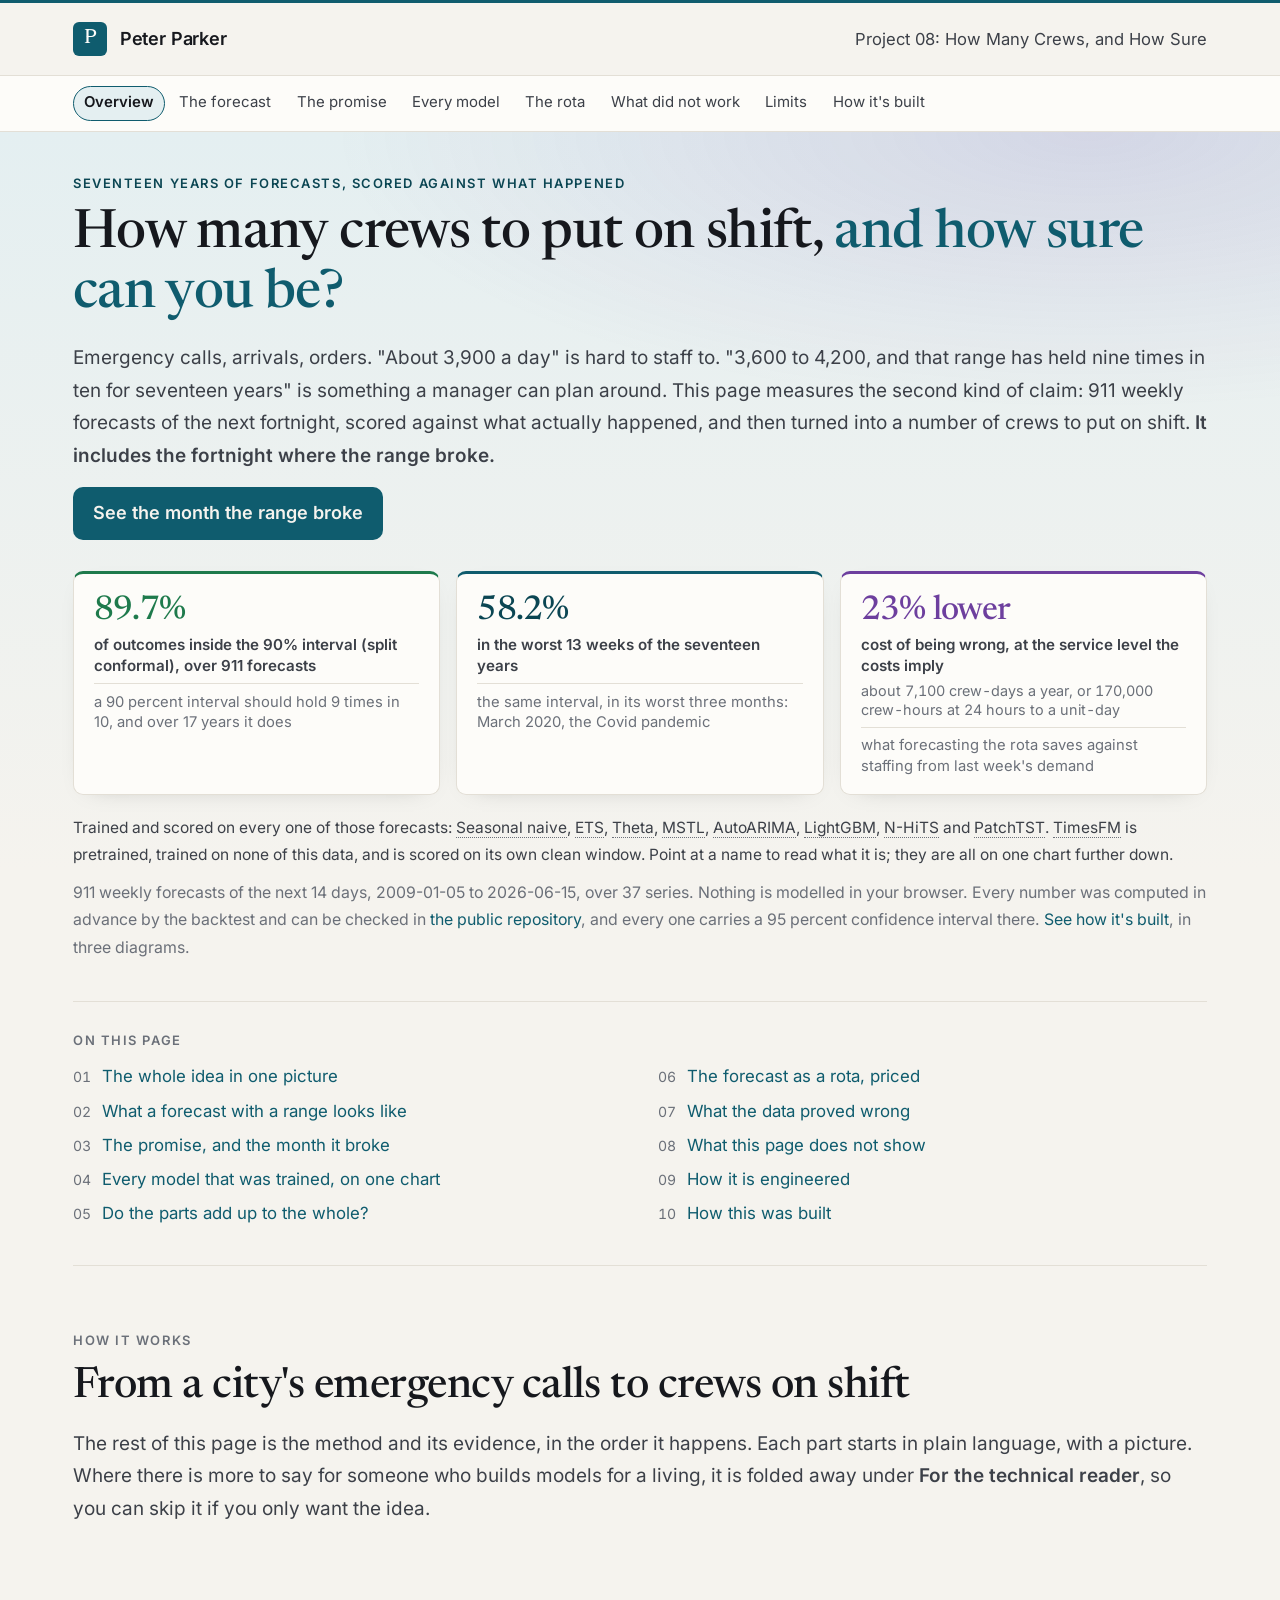
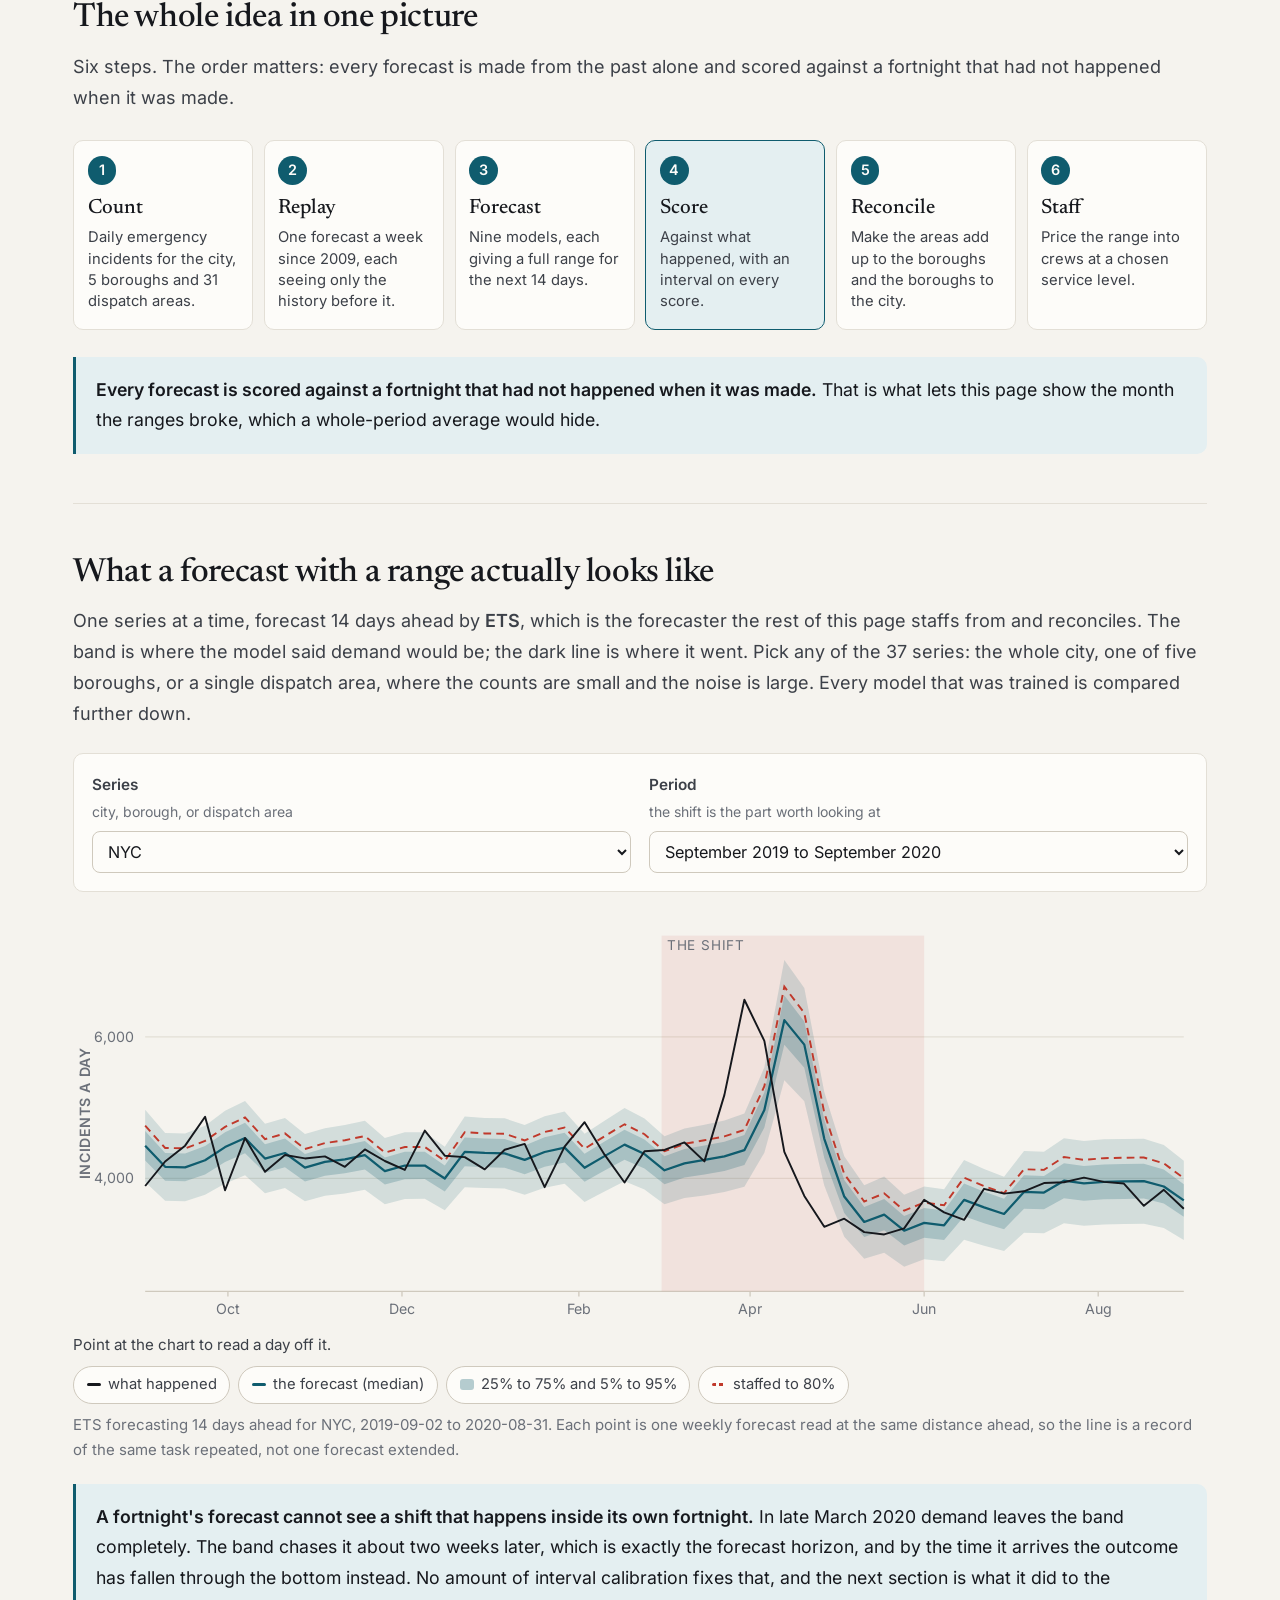
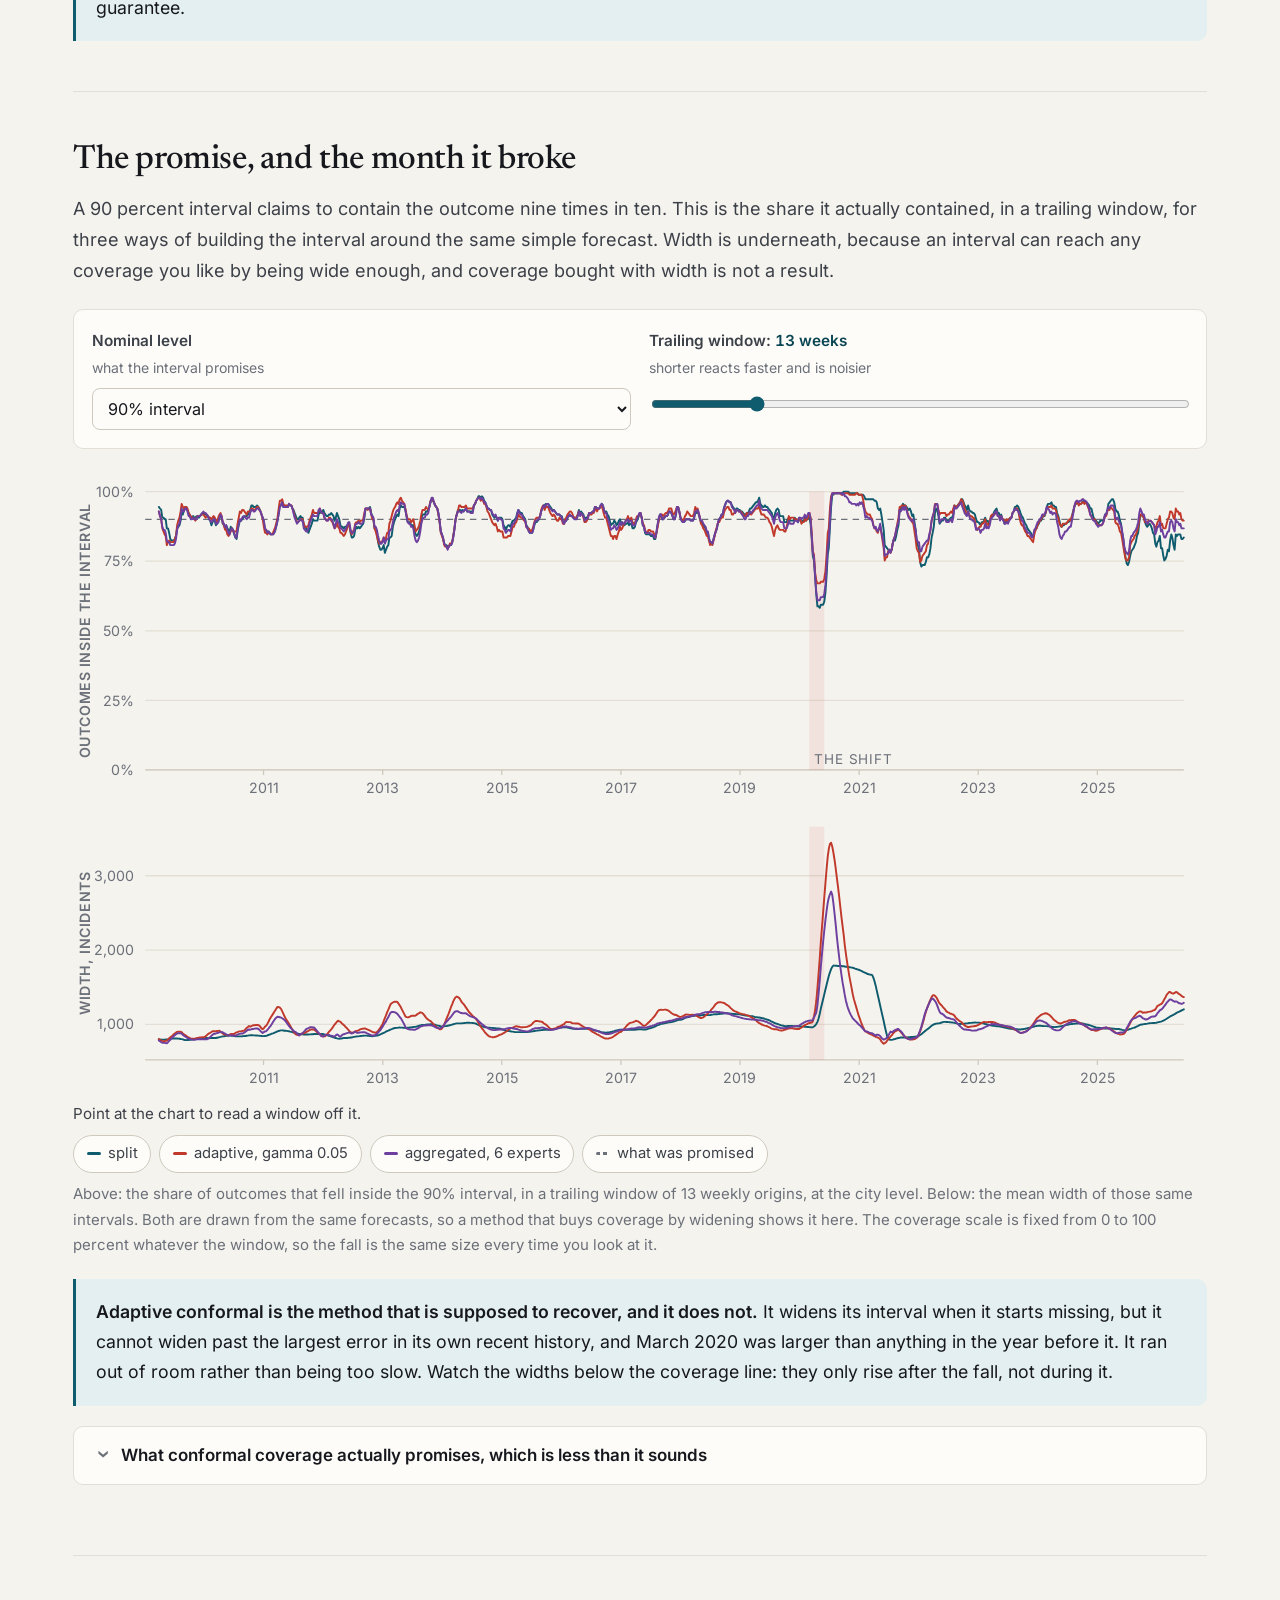
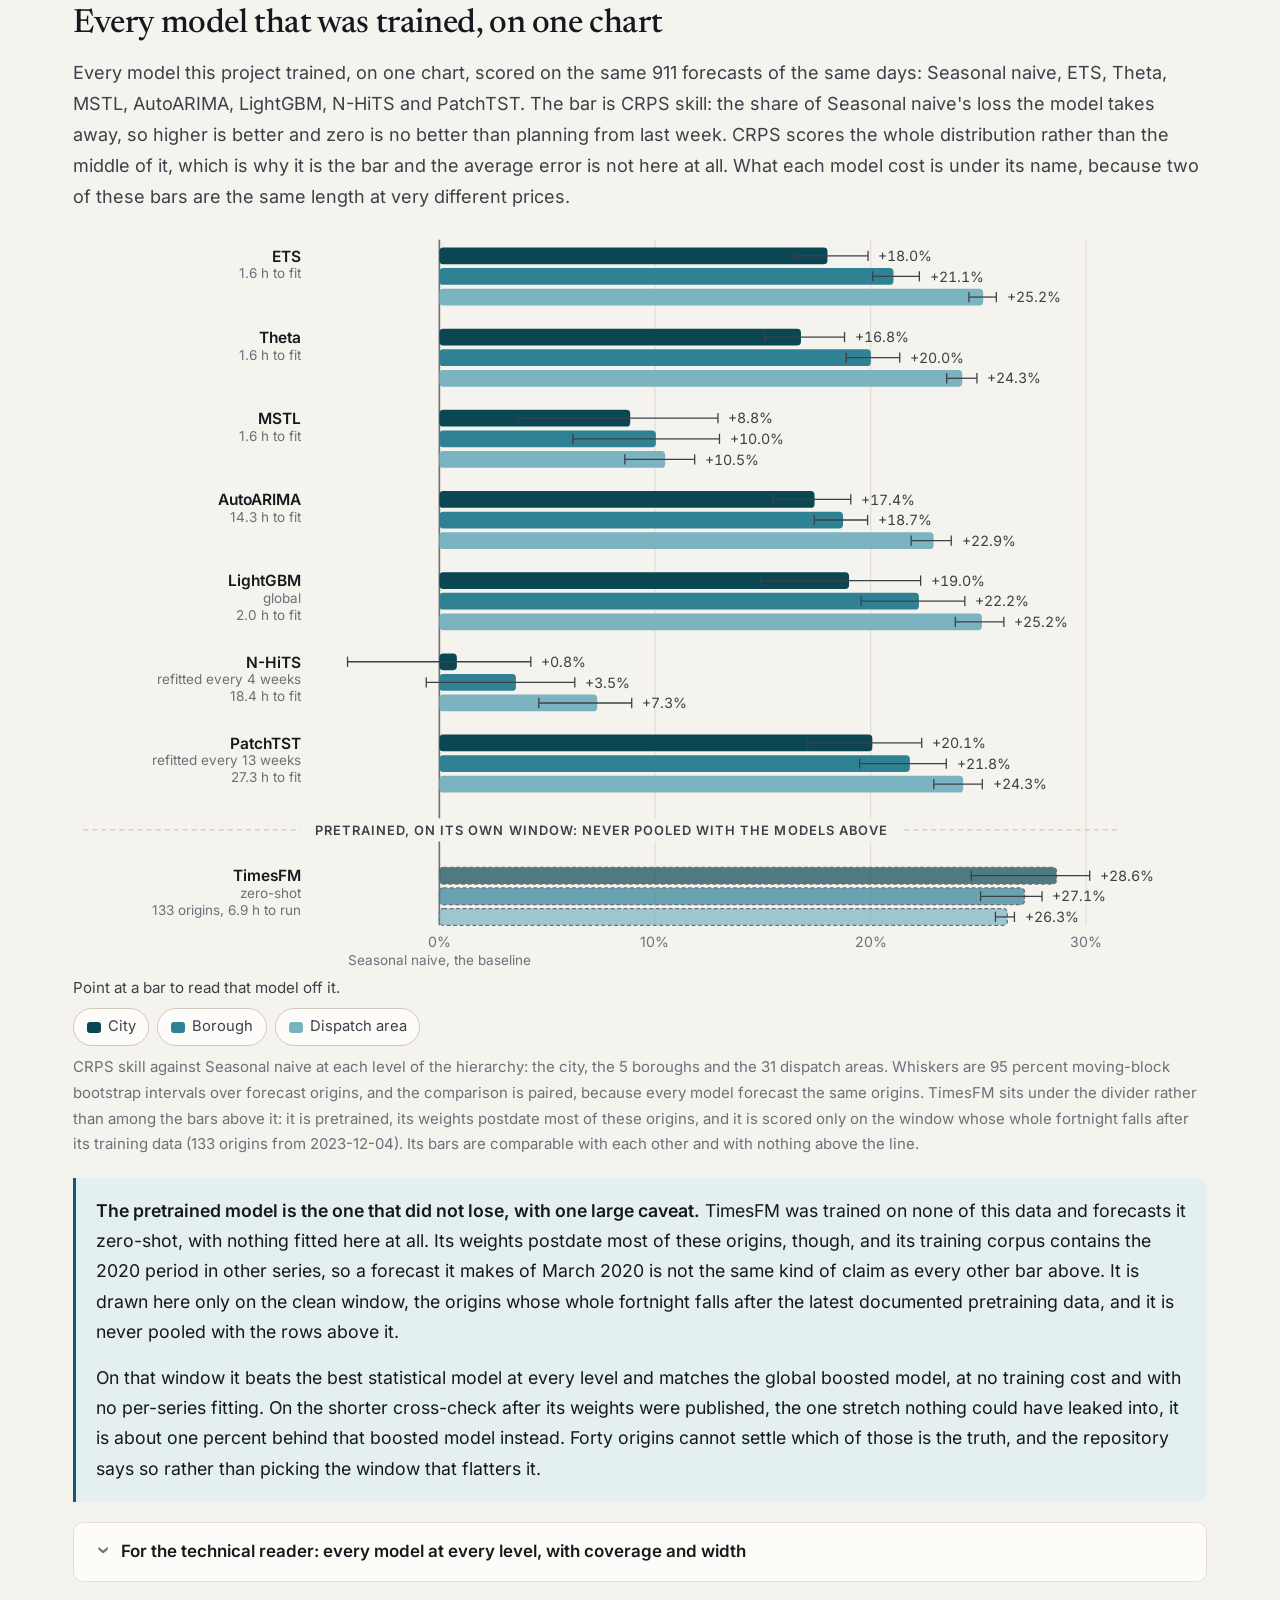
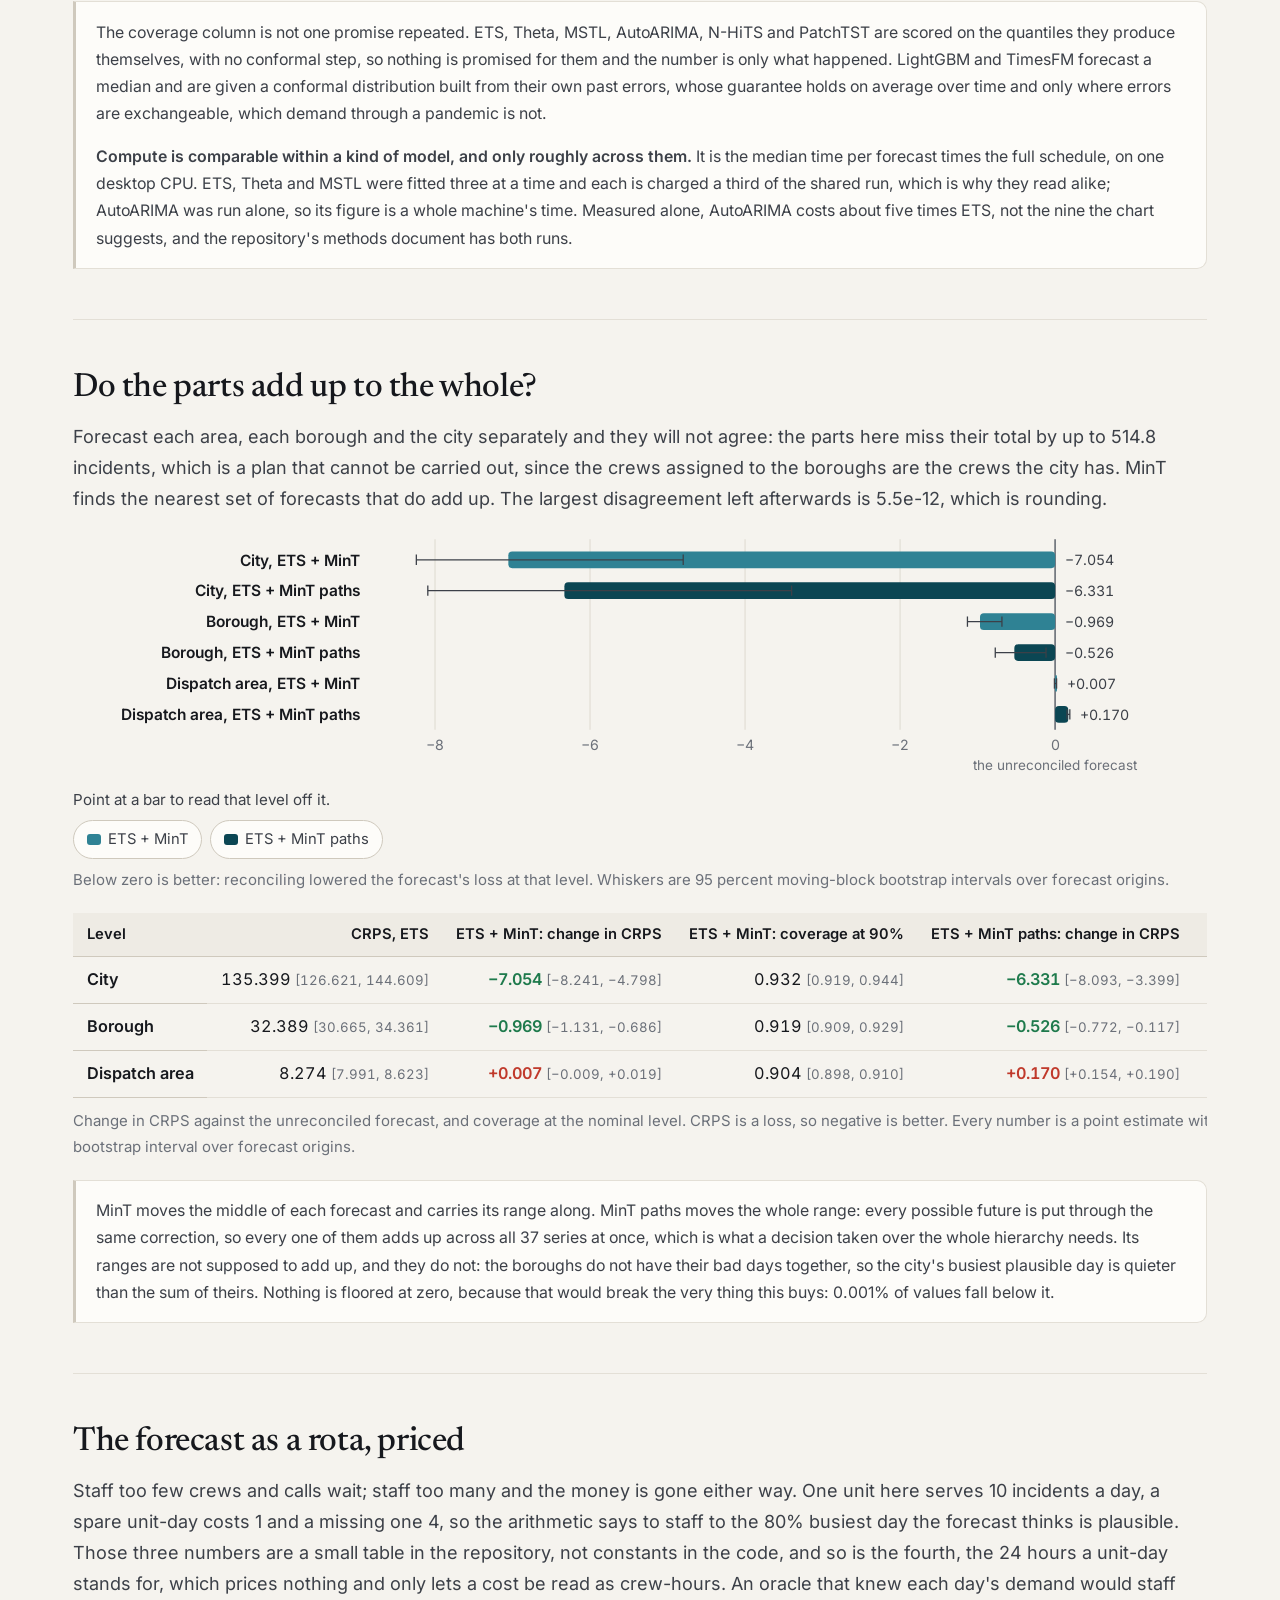
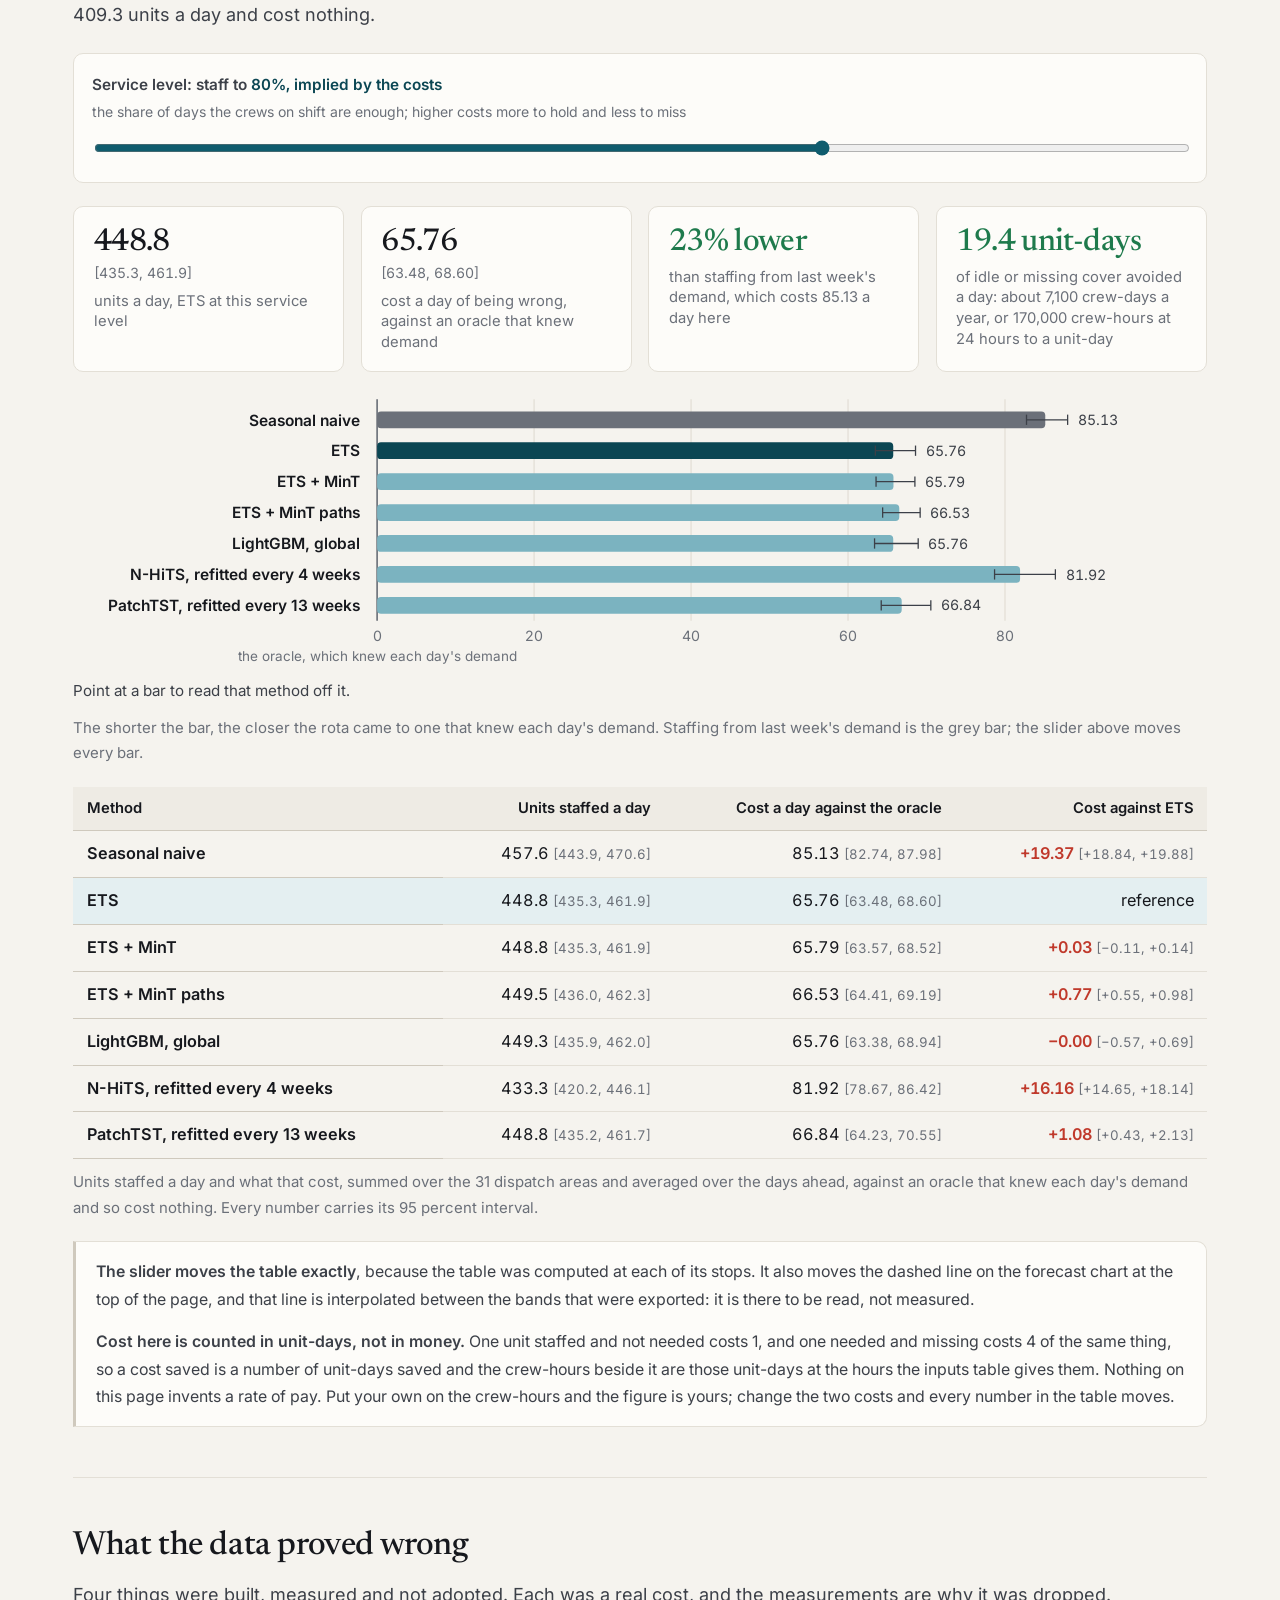
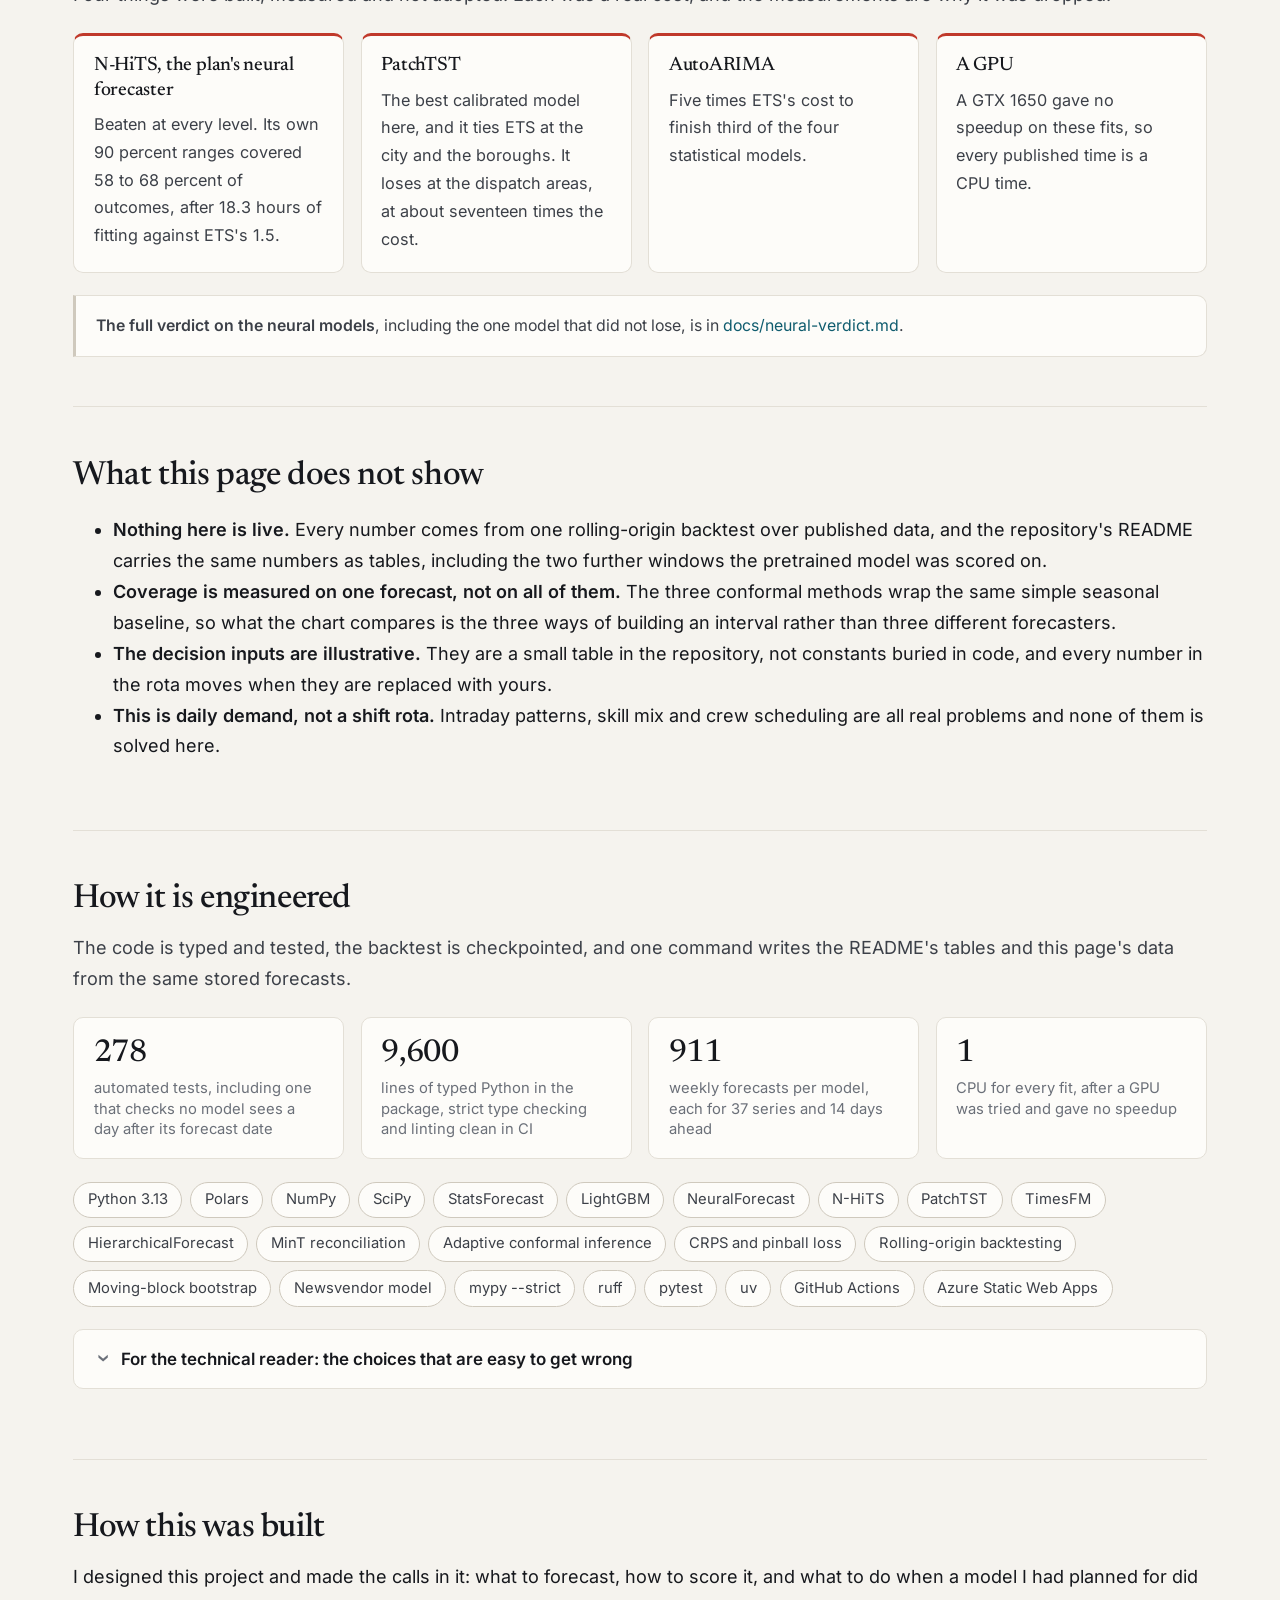
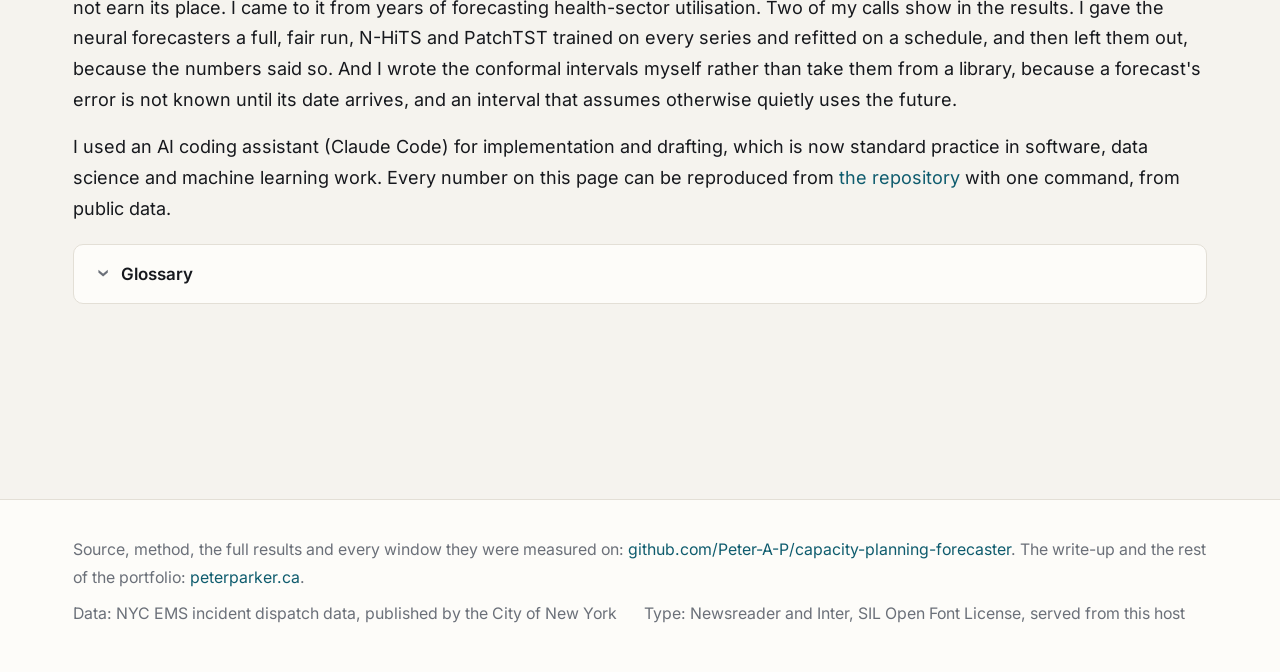
==== commit b8423153: "Dashboard brought up to the portfolio's site standard: how this was built, what the data proved wron" ====
--- a/dashboard/index.html
+++ b/dashboard/index.html
@@ -5,6 +5,18 @@
 <meta name="viewport" content="width=device-width, initial-scale=1">
 <title>How Many Crews, and How Sure: did the forecast's range hold, and what should the rota be?</title>
 <meta name="description" content="Interactive results from a rolling-origin backtest of emergency medical demand in New York City. Watch the prediction intervals fail through March 2020, and turn the forecast into a staffing number at a service level you choose. Every number is precomputed and reproducible.">
+<meta property="og:type" content="website">
+<meta property="og:site_name" content="Peter Parker">
+<meta property="og:url" content="https://capacity.peterparker.ca/">
+<meta property="og:title" content="How Many Crews, and How Sure">
+<meta property="og:description" content="Interactive results from a rolling-origin backtest of emergency medical demand in New York City. Watch the prediction intervals fail through March 2020, and turn the forecast into a staffing number at a service level you choose. Every number is precomputed and reproducible.">
+<meta property="og:image" content="https://capacity.peterparker.ca/og.png">
+<meta property="og:image:width" content="1200">
+<meta property="og:image:height" content="630">
+<meta property="og:image:alt" content="How many crews, and how sure?">
+<meta name="twitter:card" content="summary_large_image">
+<link rel="icon" href="favicon.svg" type="image/svg+xml">
+<link rel="apple-touch-icon" href="icon.png">
 <link rel="stylesheet" href="style.css">
 </head>
 <body>
@@ -20,8 +32,8 @@
     <a href="#fan-panel">The forecast</a>
     <a href="#coverage-panel">The promise</a>
     <a href="#models-panel">Every model</a>
-    <a href="#reconciliation-panel">Adding up</a>
     <a href="#staffing-panel">The rota</a>
+    <a href="#refuted">What did not work</a>
     <a href="#honesty">Limits</a>
     <a href="architecture.html">How it's built</a>
   </div>
@@ -29,42 +41,60 @@
 <main>
 
   <header class="hero">
-    <p class="eyebrow">Measured results, reproducible from one command</p>
-    <h1>How many crews to put on shift, <span class="hl">and how sure can you be?</span> Seventeen years of forecasts, scored against what happened.</h1>
+    <p class="eyebrow">Seventeen years of forecasts, scored against what happened</p>
+    <h1>How many crews to put on shift, <span class="hl">and how sure can you be?</span></h1>
     <p class="lead">
-      Emergency calls, arrivals, orders. A forecast that says "about 3,900 a day" is not a plan;
-      a forecast that says "3,600 to 4,200, and that range has held nine times in ten for
-      seventeen years" is. This page is the second claim, measured: 911 weekly forecasts of the
-      next fortnight, scored against what actually happened, and then turned into a number of
-      crews to put on shift. <strong>It includes the fortnight where the range broke.</strong>
-    </p>
+      Emergency calls, arrivals, orders. "About 3,900 a day" is hard to staff to. "3,600 to
+      4,200, and that range has held nine times in ten for seventeen years" is something a
+      manager can plan around. This page measures the second kind of claim: 911 weekly forecasts
+      of the next fortnight, scored against what actually happened, and then turned into a number
+      of crews to put on shift. <strong>It includes the fortnight where the range broke.</strong>
+    </p>
+    <p class="hero-cta"><a class="button" href="#coverage-panel">See the month the range broke</a></p>
     <div class="hero-points">
       <div class="point good">
-        <span class="point-figure up" id="hero-coverage">&mdash;</span>
+        <span class="point-figure up" id="hero-coverage">...</span>
         <span class="point-unit" id="hero-coverage-unit"></span>
         <span class="point-label">a 90 percent interval should hold 9 times in 10, and over 17 years it does</span>
       </div>
       <div class="point">
-        <span class="point-figure" id="hero-worst">&mdash;</span>
+        <span class="point-figure" id="hero-worst">...</span>
         <span class="point-unit" id="hero-worst-unit"></span>
         <span class="point-label">the same interval, in its worst three months: March 2020, the Covid pandemic</span>
       </div>
       <div class="point violet">
-        <span class="point-figure up" id="hero-saving">&mdash;</span>
+        <span class="point-figure up" id="hero-saving">...</span>
         <span class="point-unit" id="hero-saving-unit"></span>
         <span class="point-extra" id="hero-saving-worth"></span>
-        <span class="point-label">what forecasting the rota saves against last-week's-demand staffing</span>
+        <span class="point-label">what forecasting the rota saves against staffing from last week's demand</span>
       </div>
     </div>
     <p class="hero-models" id="hero-models"></p>
     <div class="visually-hidden" id="model-notes"></div>
     <p class="hero-note">
       <span id="hero-context">Nothing is modelled in your browser.</span> Every number was computed
-      in advance by the backtest and is checkable in the repository, and every one carries a 95
-      percent confidence interval, because a number without one is an opinion.
+      in advance by the backtest and can be checked in
+      <a href="https://github.com/Peter-A-P/capacity-planning-forecaster">the public repository</a>,
+      and every one carries a 95 percent confidence interval there.
       <a href="architecture.html">See how it's built</a>, in three diagrams.
     </p>
   </header>
+
+  <nav class="toc" aria-label="On this page">
+    <p class="eyebrow">On this page</p>
+    <ol>
+      <li><a href="#picture">The whole idea in one picture</a></li>
+      <li><a href="#fan-panel">What a forecast with a range looks like</a></li>
+      <li><a href="#coverage-panel">The promise, and the month it broke</a></li>
+      <li><a href="#models-panel">Every model that was trained, on one chart</a></li>
+      <li><a href="#reconciliation-panel">Do the parts add up to the whole?</a></li>
+      <li><a href="#staffing-panel">The forecast as a rota, priced</a></li>
+      <li><a href="#refuted">What the data proved wrong</a></li>
+      <li><a href="#honesty">What this page does not show</a></li>
+      <li><a href="#engineering">How it is engineered</a></li>
+      <li><a href="#built">How this was built</a></li>
+    </ol>
+  </nav>
 
   <noscript>
     <p class="warning">
@@ -74,6 +104,40 @@
   </noscript>
 
   <p class="warning" id="failure" hidden></p>
+
+  <div class="part">
+    <p class="eyebrow">How it works</p>
+    <h2 class="part-title">From a city's emergency calls to crews on shift</h2>
+    <p class="lead">
+      The rest of this page is the method and its evidence, in the order it happens. Each part
+      starts in plain language, with a picture. Where there is more to say for someone who builds
+      models for a living, it is folded away under <strong>For the technical reader</strong>, so
+      you can skip it if you only want the idea.
+    </p>
+  </div>
+
+  <section class="section" id="picture">
+    <h2>The whole idea in one picture</h2>
+    <p class="section-lead">
+      Six steps. The order matters: every forecast is made from the past alone and scored against
+      a fortnight that had not happened when it was made.
+    </p>
+    <ol class="pipeline steps-6">
+      <li><span class="step">1</span><strong>Count</strong><span>Daily emergency incidents for the city, 5 boroughs and 31 dispatch areas.</span></li>
+      <li><span class="step">2</span><strong>Replay</strong><span>One forecast a week since 2009, each seeing only the history before it.</span></li>
+      <li><span class="step">3</span><strong>Forecast</strong><span>Nine models, each giving a full range for the next 14 days.</span></li>
+      <li class="key"><span class="step">4</span><strong>Score</strong><span>Against what happened, with an interval on every score.</span></li>
+      <li><span class="step">5</span><strong>Reconcile</strong><span>Make the areas add up to the boroughs and the boroughs to the city.</span></li>
+      <li><span class="step">6</span><strong>Staff</strong><span>Price the range into crews at a chosen service level.</span></li>
+    </ol>
+    <div class="verdict">
+      <p>
+        <strong>Every forecast is scored against a fortnight that had not happened when it was
+        made.</strong> That is what lets this page show the month the ranges broke, which a
+        whole-period average would hide.
+      </p>
+    </div>
+  </section>
 
   <section class="section" id="fan-panel">
     <h2>What a forecast with a range actually looks like</h2>
@@ -174,10 +238,10 @@
         one window, and none was delivered.
       </p>
       <p>
-        That is not a failure of the implementation, and the chart is the honest way to show it.
-        A whole-period average would report 0.90 and say nothing at all about the month that
-        mattered. The remedy this project does not attempt is named in the repository's methods
-        document rather than quietly tried.
+        The implementation is working as designed; the guarantee is weaker than it sounds. A
+        whole-period average would report 0.90 and say nothing at all about the month that
+        mattered. The repository's methods document names the remedy, which this project does not
+        attempt.
       </p>
     </details>
   </section>
@@ -195,8 +259,8 @@
 
     <div class="verdict">
       <p>
-        <strong>The pretrained model is the one that did not lose, and the honest version of
-        that is complicated.</strong> TimesFM was trained on none of this data and forecasts it
+        <strong>The pretrained model is the one that did not lose, with one large
+        caveat.</strong> TimesFM was trained on none of this data and forecasts it
         zero-shot, with nothing fitted here at all. Its weights postdate most of these origins,
         though, and its training corpus contains the 2020 period in other series, so a forecast
         it makes of March 2020 is not the same kind of claim as every other bar above. It is
@@ -213,11 +277,14 @@
       </p>
     </div>
 
-    <div class="table-wrap">
-      <table id="models-table" class="tight">
-        <caption id="models-table-caption"></caption>
-      </table>
-    </div>
+    <details class="disclose">
+      <summary>For the technical reader: every model at every level, with coverage and width</summary>
+      <div class="table-wrap">
+        <table id="models-table" class="tight">
+          <caption id="models-table-caption"></caption>
+        </table>
+      </div>
+    </details>
 
     <div class="assumption">
       <p id="models-note"></p>
@@ -235,6 +302,16 @@
   <section class="section" id="reconciliation-panel">
     <h2>Do the parts add up to the whole?</h2>
     <p class="section-lead" id="reconciliation-lede"></p>
+
+    <figure class="chart-figure">
+      <div id="reconciliation-chart" class="chart wide-chart"></div>
+      <p class="readout" id="reconciliation-readout"></p>
+      <div class="legend" id="reconciliation-legend"></div>
+      <figcaption>
+        Below zero is better: reconciling lowered the forecast's loss at that level. Whiskers are
+        95 percent moving-block bootstrap intervals over forecast origins.
+      </figcaption>
+    </figure>
 
     <div class="table-wrap">
       <table id="reconciliation-table">
@@ -264,6 +341,15 @@
 
     <section class="headline" id="staffing-headline" aria-live="polite"></section>
 
+    <figure class="chart-figure">
+      <div id="staffing-chart" class="chart wide-chart"></div>
+      <p class="readout" id="staffing-readout"></p>
+      <figcaption>
+        The shorter the bar, the closer the rota came to one that knew each day's demand.
+        Staffing from last week's demand is the grey bar; the slider above moves every bar.
+      </figcaption>
+    </figure>
+
     <div class="table-wrap">
       <table id="staffing-table">
         <caption>
@@ -287,7 +373,40 @@
         number of unit-days saved and the crew-hours beside it are those unit-days at the hours
         the inputs table gives them. Nothing on this page invents a rate of pay. Put your own on
         the crew-hours and the figure is yours; change the two costs and every number in the table
-        moves, which is the point of their being a table.
+        moves.
+      </p>
+    </div>
+  </section>
+
+  <section class="section" id="refuted">
+    <h2>What the data proved wrong</h2>
+    <p class="section-lead">
+      Four things were built, measured and not adopted. Each was a real cost, and the
+      measurements are why it was dropped.
+    </p>
+    <div class="cards">
+      <article class="card-note">
+        <h3>N-HiTS, the plan's neural forecaster</h3>
+        <p>Beaten at every level. Its own 90 percent ranges covered 58 to 68 percent of outcomes, after 18.3 hours of fitting against ETS's 1.5.</p>
+      </article>
+      <article class="card-note">
+        <h3>PatchTST</h3>
+        <p>The best calibrated model here, and it ties ETS at the city and the boroughs. It loses at the dispatch areas, at about seventeen times the cost.</p>
+      </article>
+      <article class="card-note">
+        <h3>AutoARIMA</h3>
+        <p>Five times ETS's cost to finish third of the four statistical models.</p>
+      </article>
+      <article class="card-note">
+        <h3>A GPU</h3>
+        <p>A GTX 1650 gave no speedup on these fits, so every published time is a CPU time.</p>
+      </article>
+    </div>
+    <div class="assumption">
+      <p>
+        <strong>The full verdict on the neural models</strong>, including the one model that did
+        not lose, is in
+        <a href="https://github.com/Peter-A-P/capacity-planning-forecaster/blob/main/docs/neural-verdict.md">docs/neural-verdict.md</a>.
       </p>
     </div>
   </section>
@@ -317,13 +436,87 @@
     </ul>
   </section>
 
+  <section class="section" id="engineering">
+    <h2>How it is engineered</h2>
+    <p class="section-lead">
+      The code is typed and tested, the backtest is checkpointed, and one command writes the
+      README's tables and this page's data from the same stored forecasts.
+    </p>
+    <div class="headline">
+      <div class="stat"><span class="figure">278</span><span class="caption">automated tests, including one that checks no model sees a day after its forecast date</span></div>
+      <div class="stat"><span class="figure">9,600</span><span class="caption">lines of typed Python in the package, strict type checking and linting clean in CI</span></div>
+      <div class="stat"><span class="figure">911</span><span class="caption">weekly forecasts per model, each for 37 series and 14 days ahead</span></div>
+      <div class="stat"><span class="figure">1</span><span class="caption">CPU for every fit, after a GPU was tried and gave no speedup</span></div>
+    </div>
+    <ul class="chips" aria-label="Tools and techniques">
+      <li>Python 3.13</li><li>Polars</li><li>NumPy</li><li>SciPy</li><li>StatsForecast</li>
+      <li>LightGBM</li><li>NeuralForecast</li><li>N-HiTS</li><li>PatchTST</li><li>TimesFM</li>
+      <li>HierarchicalForecast</li><li>MinT reconciliation</li><li>Adaptive conformal inference</li>
+      <li>CRPS and pinball loss</li><li>Rolling-origin backtesting</li><li>Moving-block bootstrap</li>
+      <li>Newsvendor model</li><li>mypy --strict</li><li>ruff</li><li>pytest</li><li>uv</li>
+      <li>GitHub Actions</li><li>Azure Static Web Apps</li>
+    </ul>
+    <details class="disclose">
+      <summary>For the technical reader: the choices that are easy to get wrong</summary>
+      <ul>
+        <li><strong>Conformal is written here, not imported.</strong> With weekly origins, a 14-day forecast's error has not happened yet at the next origin, and a library that assumes it has leaks the future into the interval.</li>
+        <li><strong>The foundation model is scored only after its training data ends.</strong> TimesFM is drawn on its own clean window and never pooled with the models trained here.</li>
+        <li><strong>Every comparison is paired over the same origins</strong>, and the intervals resample whole blocks of weeks, because neighbouring weeks are not independent.</li>
+        <li><strong>Reconciliation moves every simulated future, not only the median</strong>, so a decision taken over the whole city is taken on futures that add up.</li>
+        <li><strong>The decision inputs are a file, not constants.</strong> The two costs and the demand per crew sit in <code>inputs/decision.toml</code>, and every number in the rota moves when they change.</li>
+        <li><strong>The page is served with the headers the host sends</strong>, locally too, so a page that only works without its content security policy is caught before it ships.</li>
+      </ul>
+    </details>
+  </section>
+
+  <section class="section" id="built">
+    <h2>How this was built</h2>
+    <p>
+      I designed this project and made the calls in it: what to forecast, how to score it, and
+      what to do when a model I had planned for did not earn its place. I came to it from years
+      of forecasting health-sector utilisation. Two of my calls show in the results. I gave the
+      neural forecasters a full, fair run, N-HiTS and PatchTST trained on every series and
+      refitted on a schedule, and then left them out, because the numbers said so. And I wrote
+      the conformal intervals myself rather than take them from a library, because a forecast's
+      error is not known until its date arrives, and an interval that assumes otherwise quietly
+      uses the future.
+    </p>
+    <p>
+      I used an AI coding assistant (Claude Code) for implementation and drafting, which is now
+      standard practice in software, data science and machine learning work. Every number on this
+      page can be reproduced from
+      <a href="https://github.com/Peter-A-P/capacity-planning-forecaster">the repository</a> with
+      one command, from public data.
+    </p>
+    <details class="disclose">
+      <summary>Glossary</summary>
+      <dl class="glossary">
+        <dt>Backtest</dt><dd>Forecasting dates that have already happened, using only what was known before each one, and scoring the forecasts against what did happen.</dd>
+        <dt>Forecast origin</dt><dd>The date a forecast is made from. Here there is one a week, and each forecasts the next 14 days.</dd>
+        <dt>Prediction interval</dt><dd>A range a forecast says the outcome will fall in, with a stated chance. A 90 percent interval should contain the outcome nine times in ten.</dd>
+        <dt>Coverage</dt><dd>How often an interval actually contained the outcome. Compared with the nominal level, it says whether the interval kept its promise.</dd>
+        <dt>Conformal prediction</dt><dd>A way of building intervals from a model's own past errors so that they hold as often as they claim, on average over time, as long as tomorrow's errors look like a shuffle of past ones.</dd>
+        <dt>CRPS</dt><dd>Continuous ranked probability score. It scores a whole forecast range against what happened, rewarding ranges that are both close and as narrow as the truth allows. Lower is better.</dd>
+        <dt>Skill</dt><dd>The share of the baseline's loss a model removes. Zero is no better than planning from last week; higher is better.</dd>
+        <dt>Seasonal naive</dt><dd>The baseline: each day forecast as the same weekday one or two weeks earlier.</dd>
+        <dt>Reconciliation (MinT)</dt><dd>Adjusting forecasts made separately for the areas, the boroughs and the city so that they add up, by the smallest change the errors allow.</dd>
+        <dt>Moving-block bootstrap</dt><dd>Estimating an interval by resampling whole runs of consecutive weeks, because neighbouring weeks are not independent.</dd>
+        <dt>Service level</dt><dd>The share of days the crews on shift are enough for the demand.</dd>
+        <dt>Newsvendor rule</dt><dd>The classic rule for choosing a stock level when running short and running over cost different amounts: staff to the point where the two expected costs balance.</dd>
+        <dt>Oracle</dt><dd>A rota that knew each day's demand in advance. It costs nothing, so every method is measured by how far it falls short of it.</dd>
+      </dl>
+    </details>
+  </section>
+
 </main>
 
 <footer class="foot">
   <div class="foot-inner">
     <p>
       Source, method, the full results and every window they were measured on:
-      <a href="https://github.com/Peter-A-P/capacity-planning-forecaster">github.com/Peter-A-P/capacity-planning-forecaster</a>
+      <a href="https://github.com/Peter-A-P/capacity-planning-forecaster">github.com/Peter-A-P/capacity-planning-forecaster</a>.
+      The write-up and the rest of the portfolio:
+      <a href="https://peterparker.ca/projects/capacity-planning-forecaster/">peterparker.ca</a>.
     </p>
     <ul>
       <li>Data: NYC EMS incident dispatch data, published by the City of New York</li>
--- a/dashboard/style.css
+++ b/dashboard/style.css
@@ -285,6 +285,9 @@
 .term::after {
   content: attr(data-note);
   position: absolute;
+  /* The universal box-sizing rule does not reach pseudo-elements, and without this the
+     padding pushed the bubble 15px past the paragraph and the page sideways on a phone. */
+  box-sizing: border-box;
   left: 0;
   top: calc(100% + 0.4rem);
   width: min(32rem, 100%);
@@ -720,3 +723,117 @@
   border-radius: 8px;
 }
 .prose .where { font-size: 0.86rem; color: var(--ink-faint); }
+.arch-back { margin: 0; font-size: 0.95rem; }
+
+/* ---------------------------------------------------------------- shared components
+
+   Brought across from the portfolio's shared stylesheet (project 12 is the reference) so this
+   page carries the same blocks as the newer sites: the button, the table of contents, the part
+   header, the pipeline, the cards for what did not work, the chips and the glossary. */
+
+/* The one way straight to the result, for a reader who came for that and not the method. */
+.hero-cta { margin: 0 0 0.7rem; }
+
+.button {
+  display: inline-block;
+  padding: 0.6rem 1.1rem;
+  border-radius: var(--radius);
+  background: var(--accent);
+  color: var(--paper);
+  font-weight: 600;
+  text-decoration: none;
+}
+
+.button:hover, .button:focus-visible { background: var(--accent-ink); color: var(--paper); text-decoration: none; }
+section[id] { scroll-margin-top: 1rem; }
+
+/* The baseline's bar is neutral, so the reader sees what is being beaten. */
+.bar.base { fill: var(--ink-faint); }
+.sw-base { background: var(--ink-faint); }
+.catcher:focus-visible { outline: none; stroke: var(--accent); stroke-width: 1.5; }
+
+/* A label a line runs through gets a halo in the page colour, so it stays readable. */
+.halo { paint-order: stroke; stroke: var(--paper); stroke-width: 4px; stroke-linejoin: round; }
+
+/* On this page. */
+.toc { padding: 1.5rem 0 1.75rem; border-bottom: 1px solid var(--line); }
+.toc ol {
+  margin: 0;
+  padding: 0;
+  list-style: none;
+  counter-reset: toc;
+  columns: 2 16rem;
+  column-gap: 2rem;
+}
+.toc li { counter-increment: toc; margin: 0 0 0.3rem; break-inside: avoid; font-size: 0.93rem; }
+.toc li::before {
+  content: counter(toc, decimal-leading-zero);
+  font-variant-numeric: tabular-nums;
+  color: var(--ink-faint);
+  font-size: 0.78rem;
+  margin-right: 0.6rem;
+}
+
+.part { padding: 3.5rem 0 0.5rem; }
+.part-title { font-size: clamp(1.75rem, 3.4vw, 2.4rem); line-height: 1.15; margin-bottom: 0.9rem; }
+
+/* The whole idea in one picture. */
+.pipeline {
+  list-style: none;
+  margin: 1.5rem 0;
+  padding: 0;
+  display: grid;
+  grid-template-columns: repeat(var(--steps, 7), minmax(0, 1fr));
+  gap: 0.6rem;
+}
+.pipeline.steps-6 { --steps: 6; }
+@media (max-width: 60rem) {
+  .pipeline { grid-template-columns: repeat(auto-fit, minmax(9rem, 1fr)); }
+}
+.pipeline li {
+  display: flex;
+  flex-direction: column;
+  gap: 0.25rem;
+  padding: 0.8rem 0.75rem 0.9rem;
+  background: var(--paper-soft);
+  border: 1px solid var(--line);
+  border-radius: var(--radius);
+  font-size: 0.82rem;
+  color: var(--ink-soft);
+  line-height: 1.45;
+}
+.pipeline li strong { font-family: var(--serif); font-size: 1.15rem; font-weight: 500; color: var(--ink); }
+.pipeline li.key { border-color: var(--accent); background: var(--accent-soft); }
+.step {
+  width: 1.6rem;
+  height: 1.6rem;
+  border-radius: 50%;
+  background: var(--accent);
+  color: var(--paper-soft);
+  font-size: 0.8rem;
+  font-weight: 600;
+  display: inline-flex;
+  align-items: center;
+  justify-content: center;
+  margin-bottom: 0.2rem;
+}
+
+/* What did not work: one card each, a red rule across the top. */
+.cards { display: grid; grid-template-columns: repeat(auto-fit, minmax(13rem, 1fr)); gap: 0.9rem; margin: 1.25rem 0; }
+.card-note { padding: 1rem 1.1rem; background: var(--paper-soft); border: 1px solid var(--line); border-top: 3px solid var(--warn); border-radius: var(--radius); }
+.card-note h3 { font-size: 1.08rem; }
+.card-note p { font-size: 0.9rem; color: var(--ink-soft); margin: 0; }
+
+.chips { list-style: none; padding: 0; margin: 1.25rem 0; display: flex; flex-wrap: wrap; gap: 0.45rem; }
+.chips li { padding: 0.25rem 0.75rem; border: 1px solid var(--line-2); border-radius: 999px; font-size: 0.82rem; background: var(--paper-soft); color: var(--ink-soft); }
+
+.glossary { margin: 0 0 0.9rem; }
+.glossary dt { font-weight: 600; margin-top: 0.7rem; }
+.glossary dd { margin: 0.15rem 0 0; color: var(--ink-soft); font-size: 0.92rem; }
+
+.disclose ul { padding-left: 1.2rem; }
+.disclose li { margin-bottom: 0.5rem; }
+
+@media (max-width: 34rem) {
+  .toc ol { columns: 1; }
+}
